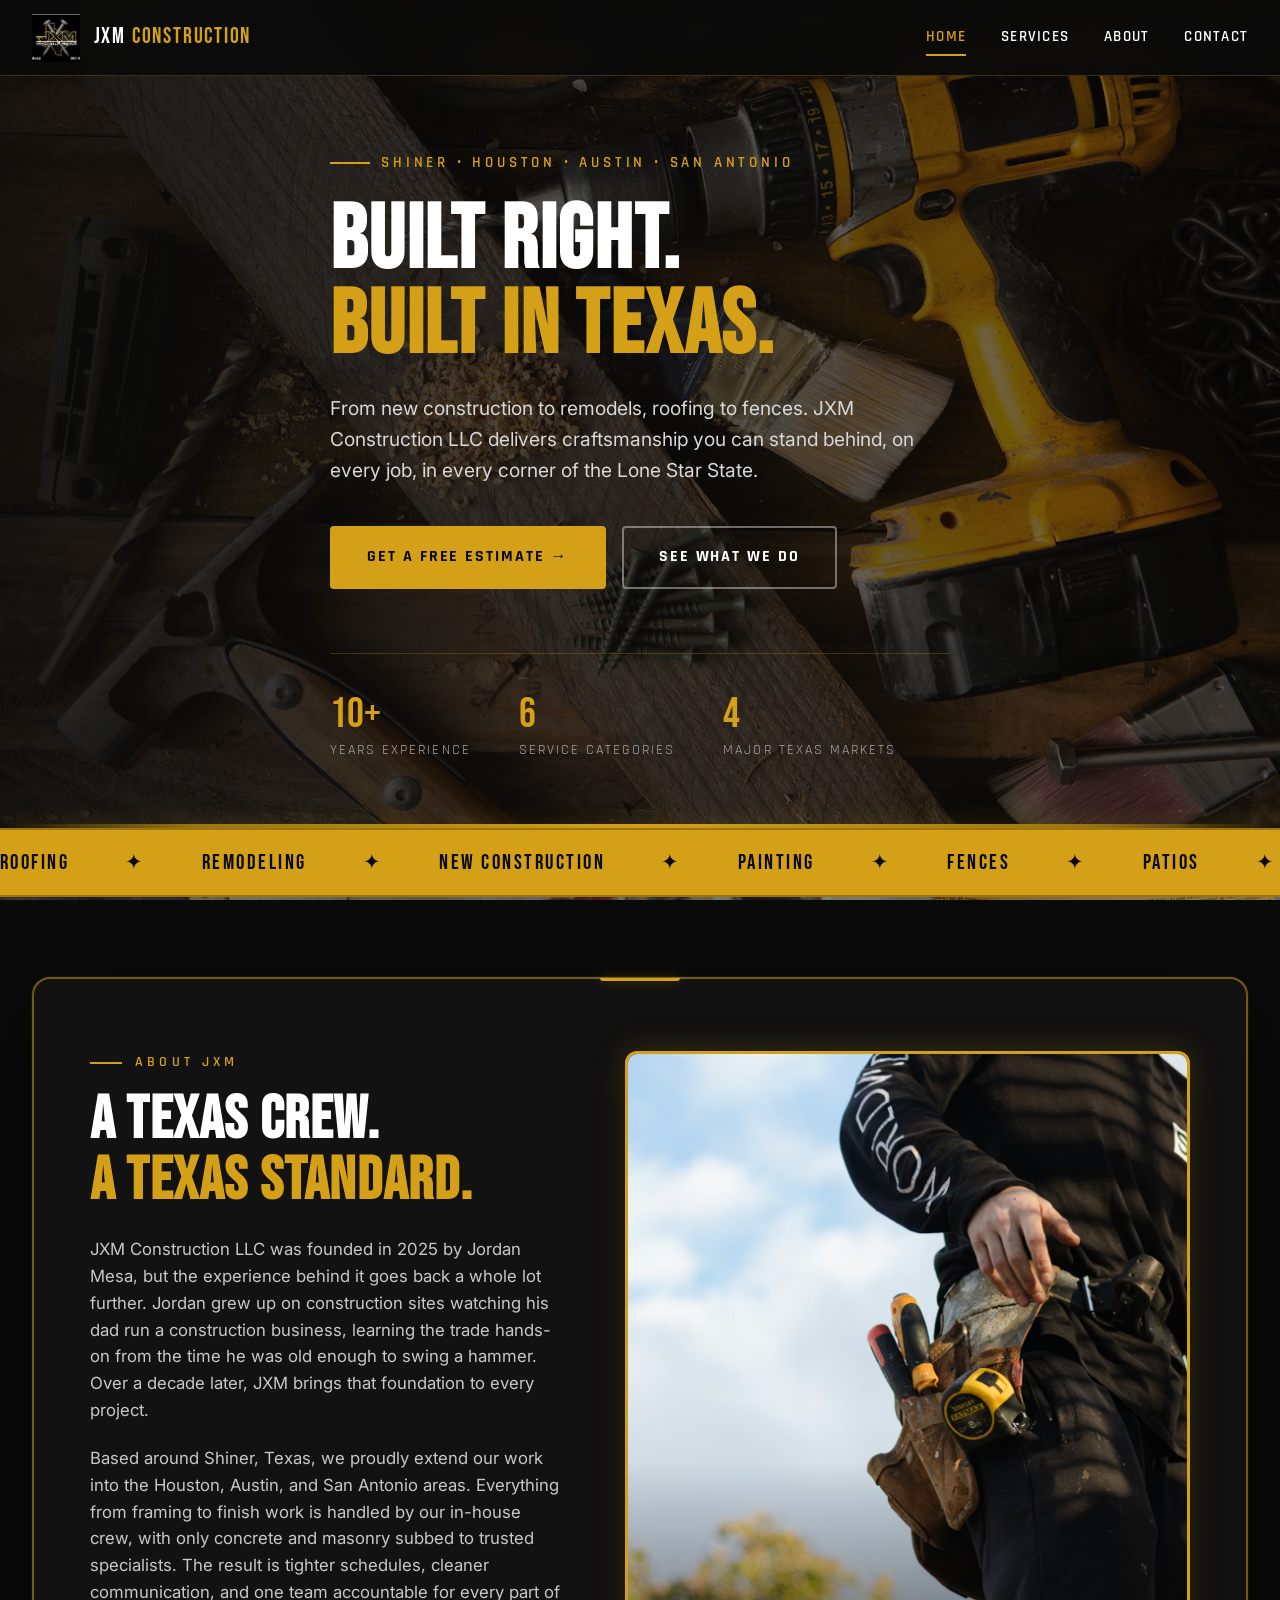
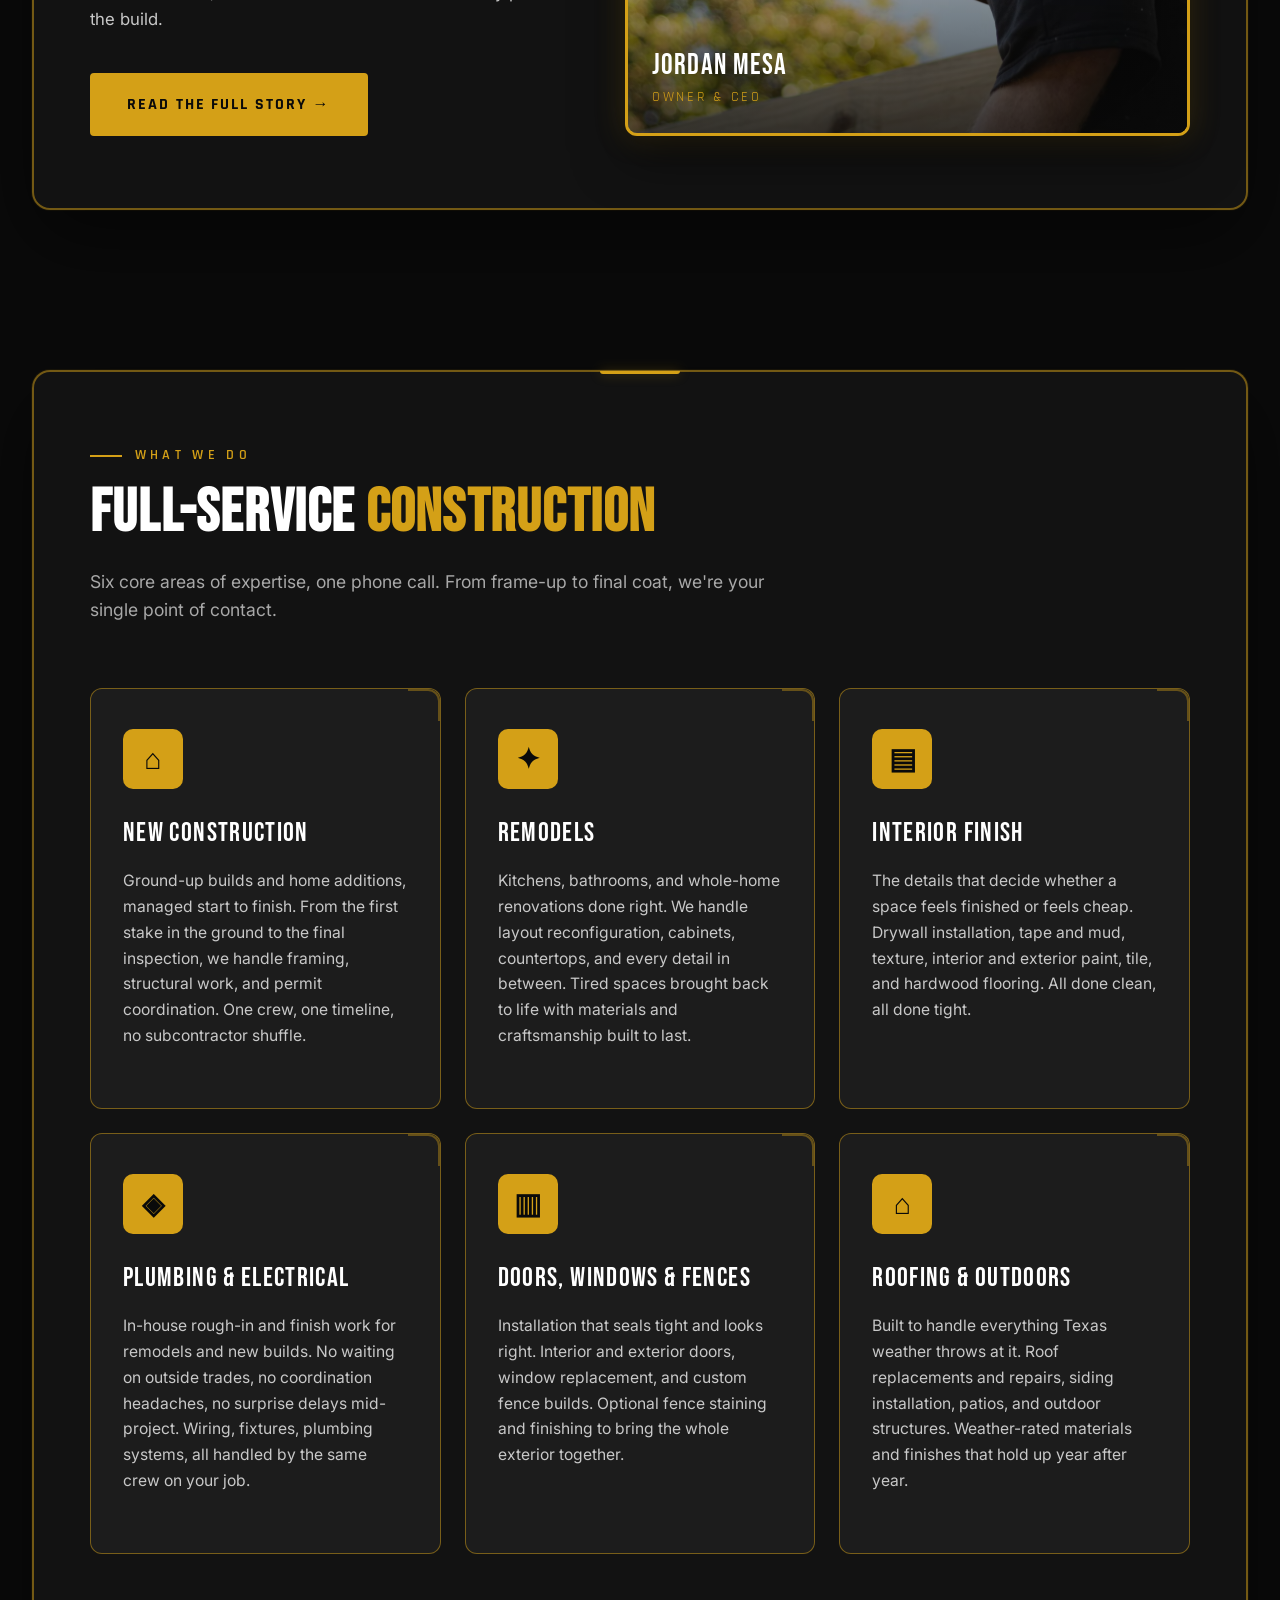
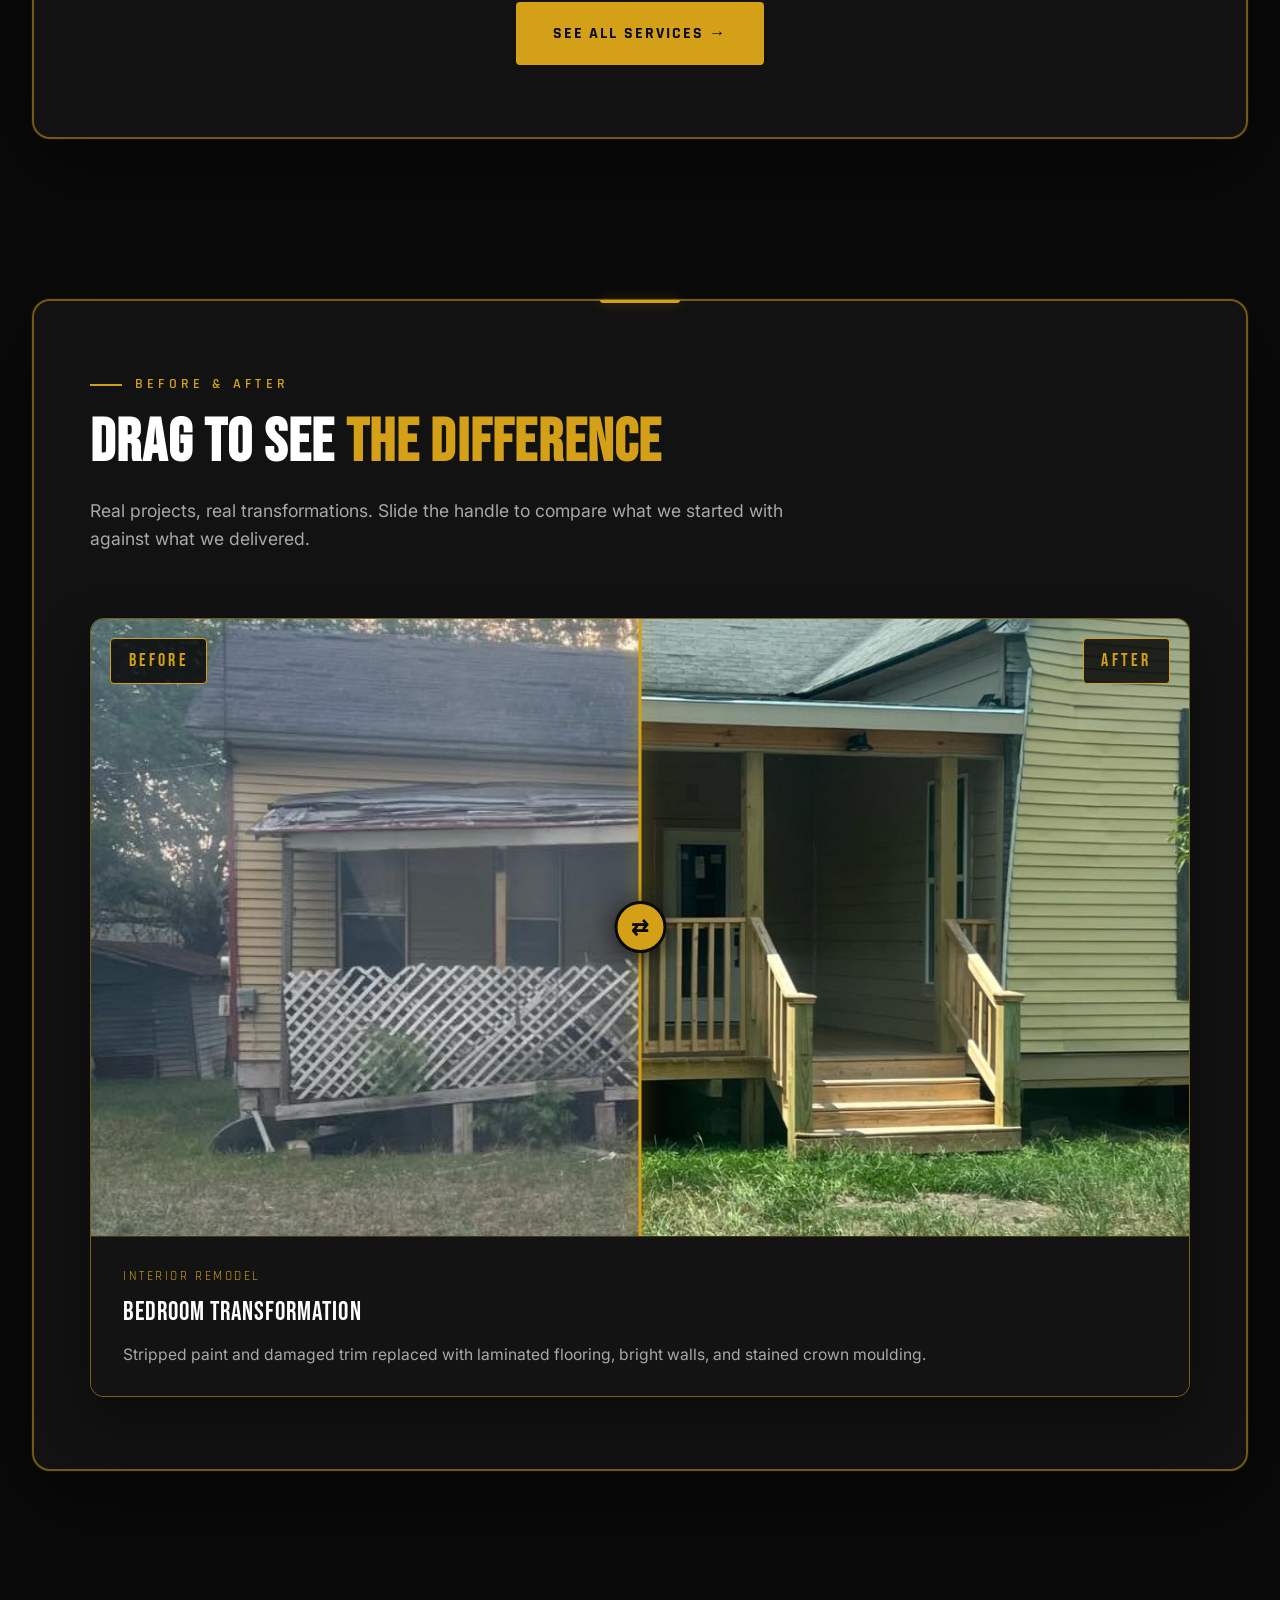
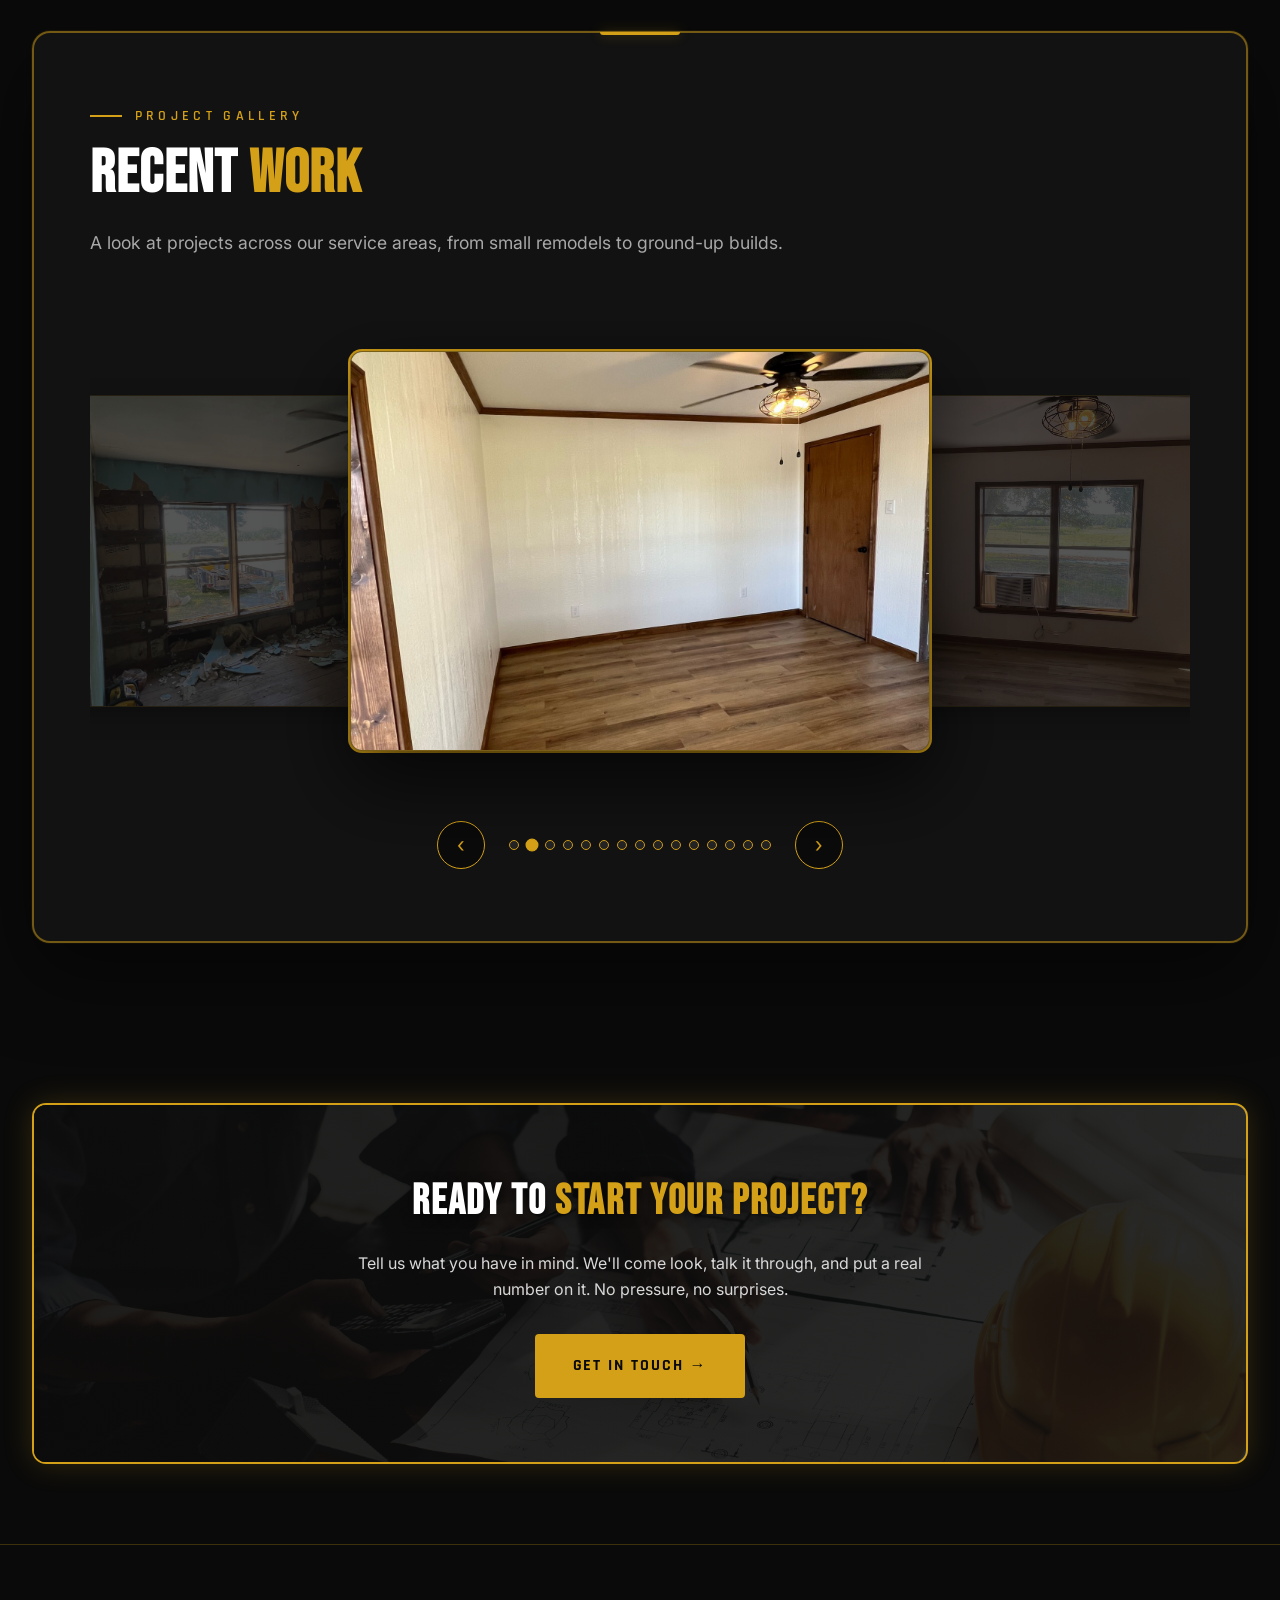
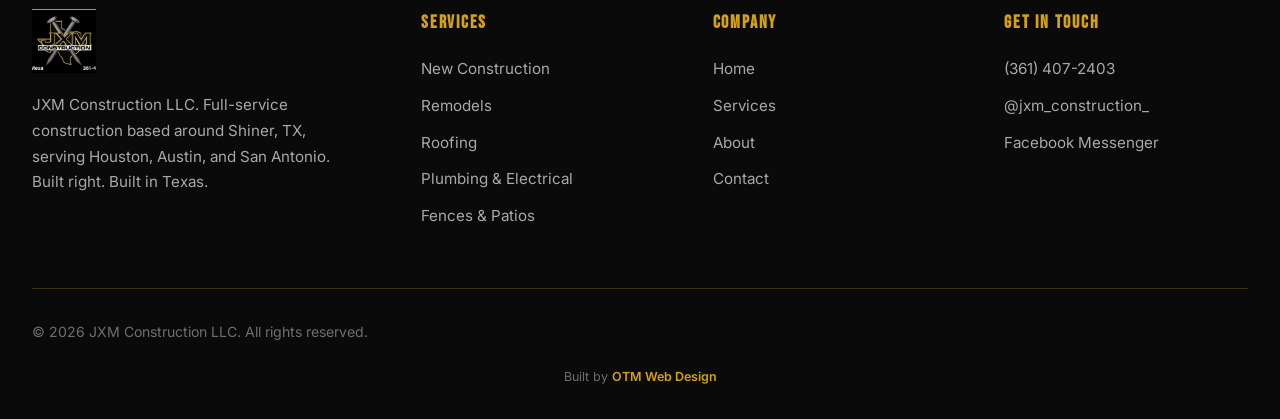
==== index.html @ 0c15b916 "Polished the expanded version" ====
<!DOCTYPE html>
<html lang="en">
<head>
<meta charset="UTF-8" />
<meta name="viewport" content="width=device-width, initial-scale=1.0" />
<title>JXM Construction LLC | Roofing, Remodeling &amp; New Construction | Shiner, TX</title>
<meta name="description" content="JXM Construction LLC. Based in Shiner, TX, serving Houston, Austin, and San Antonio. Full-service construction, remodeling, roofing, and more. Built right. Built in Texas." />
<link rel="preconnect" href="https://fonts.googleapis.com">
<link rel="preconnect" href="https://fonts.gstatic.com" crossorigin>
<link href="https://fonts.googleapis.com/css2?family=Bebas+Neue&family=Rajdhani:wght@400;500;600;700&family=Inter:wght@400;500;600;700&display=swap" rel="stylesheet">
<link rel="stylesheet" href="styles.css">
</head>
<body data-page="home">

<!-- NAV -->
<nav class="site-nav">
  <div class="nav-inner">
    <a href="index.html" class="nav-logo">
      <img src="assets/logo.png" alt="JXM Construction LLC" />
      <span class="nav-logo-text">JXM <span>CONSTRUCTION</span></span>
    </a>
    <div class="nav-links" id="navLinks">
      <a href="index.html" data-nav="home">Home</a>
      <a href="services.html" data-nav="services">Services</a>
      <a href="about.html" data-nav="about">About</a>
      <a href="contact.html" data-nav="contact">Contact</a>
    </div>
    <button class="menu-toggle" id="menuToggle">☰</button>
  </div>
</nav>

<!-- HERO -->
<header class="hero hero-home" id="top">
  <div class="hero-bg"></div>
  <div class="container hero-content">
    <div class="hero-eyebrow">Shiner • Houston • Austin • San Antonio</div>
    <h1>Built Right.<span>Built In Texas.</span></h1>
    <p class="hero-sub">From new construction to remodels, roofing to fences. JXM Construction LLC delivers craftsmanship you can stand behind, on every job, in every corner of the Lone Star State.</p>
    <div class="hero-ctas">
      <a href="contact.html" class="btn-primary">Get a Free Estimate →</a>
      <a href="services.html" class="btn-secondary">See What We Do</a>
    </div>
    <div class="hero-stats">
      <div>
        <div class="hero-stat-num">10+</div>
        <div class="hero-stat-label">Years Experience</div>
      </div>
      <div>
        <div class="hero-stat-num">6</div>
        <div class="hero-stat-label">Service Categories</div>
      </div>
      <div>
        <div class="hero-stat-num">4</div>
        <div class="hero-stat-label">Major Texas Markets</div>
      </div>
    </div>
  </div>
</header>

<!-- MARQUEE -->
<div class="marquee">
  <div class="marquee-track">
    <span class="marquee-item">Roofing</span>
    <span class="marquee-item">Remodeling</span>
    <span class="marquee-item">New Construction</span>
    <span class="marquee-item">Painting</span>
    <span class="marquee-item">Fences</span>
    <span class="marquee-item">Patios</span>
    <span class="marquee-item">Flooring</span>
    <span class="marquee-item">Siding</span>
    <span class="marquee-item">Roofing</span>
    <span class="marquee-item">Remodeling</span>
    <span class="marquee-item">New Construction</span>
    <span class="marquee-item">Painting</span>
    <span class="marquee-item">Fences</span>
    <span class="marquee-item">Patios</span>
    <span class="marquee-item">Flooring</span>
    <span class="marquee-item">Siding</span>
  </div>
</div>

<!-- ABOUT TEASER -->
<section class="panel" id="about">
  <div class="container">
    <div class="panel-inner">
      <div class="about-grid">
        <div class="about-text">
          <div class="section-eyebrow">About JXM</div>
          <h2>A Texas Crew.<br><span>A Texas Standard.</span></h2>
          <p>JXM Construction LLC was founded in 2025 by Jordan Mesa, but the experience behind it goes back a whole lot further. Jordan grew up on construction sites watching his dad run a construction business, learning the trade hands-on from the time he was old enough to swing a hammer. Over a decade later, JXM brings that foundation to every project.</p>
          <p>Based around Shiner, Texas, we proudly extend our work into the Houston, Austin, and San Antonio areas. Everything from framing to finish work is handled by our in-house crew, with only concrete and masonry subbed to trusted specialists. The result is tighter schedules, cleaner communication, and one team accountable for every part of the build.</p>
          <div style="margin-top: 2.5rem;">
            <a href="about.html" class="btn-primary">Read The Full Story →</a>
          </div>
        </div>
        <div class="about-portrait">
          <img src="assets/jordan.jpg" alt="Jordan Mesa, owner of JXM Construction" />
          <div class="about-portrait-caption">
            <div class="about-portrait-name">Jordan Mesa</div>
            <div class="about-portrait-title">Owner &amp; CEO</div>
          </div>
        </div>
      </div>
    </div>
  </div>
</section>

<!-- SERVICES PREVIEW -->
<section class="panel" id="services-preview">
  <div class="container">
    <div class="panel-inner">
      <div class="section-eyebrow">What We Do</div>
      <h2>Full-Service <span>Construction</span></h2>
      <p class="section-lead">Six core areas of expertise, one phone call. From frame-up to final coat, we're your single point of contact.</p>
      <div class="services-grid three-col">

        <div class="service-card">
          <div class="service-icon-wrap">⌂</div>
          <div class="service-name">New Construction</div>
          <p class="service-desc">Ground-up builds and home additions, managed start to finish. From the first stake in the ground to the final inspection, we handle framing, structural work, and permit coordination. One crew, one timeline, no subcontractor shuffle.</p>
        </div>

        <div class="service-card">
          <div class="service-icon-wrap">✦</div>
          <div class="service-name">Remodels</div>
          <p class="service-desc">Kitchens, bathrooms, and whole-home renovations done right. We handle layout reconfiguration, cabinets, countertops, and every detail in between. Tired spaces brought back to life with materials and craftsmanship built to last.</p>
        </div>

        <div class="service-card">
          <div class="service-icon-wrap">▤</div>
          <div class="service-name">Interior Finish</div>
          <p class="service-desc">The details that decide whether a space feels finished or feels cheap. Drywall installation, tape and mud, texture, interior and exterior paint, tile, and hardwood flooring. All done clean, all done tight.</p>
        </div>

        <div class="service-card">
          <div class="service-icon-wrap">◈</div>
          <div class="service-name">Plumbing &amp; Electrical</div>
          <p class="service-desc">In-house rough-in and finish work for remodels and new builds. No waiting on outside trades, no coordination headaches, no surprise delays mid-project. Wiring, fixtures, plumbing systems, all handled by the same crew on your job.</p>
        </div>

        <div class="service-card">
          <div class="service-icon-wrap">▥</div>
          <div class="service-name">Doors, Windows &amp; Fences</div>
          <p class="service-desc">Installation that seals tight and looks right. Interior and exterior doors, window replacement, and custom fence builds. Optional fence staining and finishing to bring the whole exterior together.</p>
        </div>

        <div class="service-card">
          <div class="service-icon-wrap">⌂</div>
          <div class="service-name">Roofing &amp; Outdoors</div>
          <p class="service-desc">Built to handle everything Texas weather throws at it. Roof replacements and repairs, siding installation, patios, and outdoor structures. Weather-rated materials and finishes that hold up year after year.</p>
        </div>

      </div>
      <div style="margin-top: 3rem; text-align: center;">
        <a href="services.html" class="btn-primary">See All Services →</a>
      </div>
    </div>
  </div>
</section>

<!-- BEFORE / AFTER -->
<section class="panel" id="work">
  <div class="container">
    <div class="panel-inner">
      <div class="section-eyebrow">Before &amp; After</div>
      <h2>Drag To See <span>The Difference</span></h2>
      <p class="section-lead">Real projects, real transformations. Slide the handle to compare what we started with against what we delivered.</p>
      <div class="ba-list">

        <div class="ba-card">
          <div class="ba-slider" data-slider>
            <img class="ba-img-before" src="assets/ba1-before.jpg" alt="Before remodel" />
            <img class="ba-img-after" src="assets/ba1-after.jpg" alt="After remodel" />
            <div class="ba-label ba-label-before">BEFORE</div>
            <div class="ba-label ba-label-after">AFTER</div>
            <div class="ba-handle"><div class="ba-handle-btn">⇄</div></div>
          </div>
          <div class="ba-info">
            <div class="ba-tag">Interior Remodel</div>
            <div class="ba-title">Bedroom Transformation</div>
            <div class="ba-desc">Stripped paint and damaged trim replaced with laminated flooring, bright walls, and stained crown moulding.</div>
          </div>
        </div>

      </div>
    </div>
  </div>
</section>

<!-- GALLERY CAROUSEL -->
<section class="panel" id="gallery">
  <div class="container">
    <div class="panel-inner">
      <div class="section-eyebrow">Project Gallery</div>
      <h2>Recent <span>Work</span></h2>
      <p class="section-lead">A look at projects across our service areas, from small remodels to ground-up builds.</p>

      <div class="carousel-wrap">
        <div class="carousel-stage" data-carousel>
          <div class="carousel-track">
            <div class="carousel-slide"><img src="assets/gallery-01.jpg" alt="Project 1" /></div>
            <div class="carousel-slide"><img src="assets/gallery-02.jpg" alt="Project 2" /></div>
            <div class="carousel-slide"><img src="assets/gallery-03.jpg" alt="Project 3" /></div>
            <div class="carousel-slide"><img src="assets/gallery-04.jpg" alt="Project 4" /></div>
            <div class="carousel-slide"><img src="assets/gallery-05.jpg" alt="Project 5" /></div>
            <div class="carousel-slide"><img src="assets/gallery-06.jpg" alt="Project 6" /></div>
            <div class="carousel-slide"><img src="assets/gallery-07.jpg" alt="Project 7" /></div>
            <div class="carousel-slide"><img src="assets/gallery-08.jpg" alt="Project 8" /></div>
            <div class="carousel-slide"><img src="assets/gallery-09.jpg" alt="Project 9" /></div>
            <div class="carousel-slide"><img src="assets/gallery-10.jpg" alt="Project 10" /></div>
            <div class="carousel-slide"><img src="assets/gallery-11.jpg" alt="Project 11" /></div>
            <div class="carousel-slide"><img src="assets/gallery-12.jpg" alt="Project 12" /></div>
            <div class="carousel-slide"><img src="assets/gallery-13.jpg" alt="Project 13" /></div>
            <div class="carousel-slide"><img src="assets/gallery-14.jpg" alt="Project 14" /></div>
            <div class="carousel-slide"><img src="assets/gallery-15.jpg" alt="Project 15" /></div>
          </div>
        </div>
        <div class="carousel-controls">
          <button class="carousel-btn carousel-prev" aria-label="Previous">‹</button>
          <div class="carousel-dots"></div>
          <button class="carousel-btn carousel-next" aria-label="Next">›</button>
        </div>
      </div>

    </div>
  </div>
</section>

<!-- CTA STRIP -->
<section class="panel">
  <div class="container">
    <div class="cta-strip" style="margin-top: 0;">
      <h3>Ready To <span style="color: var(--gold);">Start Your Project?</span></h3>
      <p>Tell us what you have in mind. We'll come look, talk it through, and put a real number on it. No pressure, no surprises.</p>
      <a href="contact.html" class="btn-primary">Get In Touch →</a>
    </div>
  </div>
</section>

<!-- FOOTER -->
<footer>
  <div class="container">
    <div class="footer-grid">
      <div class="footer-brand">
        <img src="assets/logo.png" alt="JXM Construction LLC" />
        <p>JXM Construction LLC. Full-service construction based around Shiner, TX, serving Houston, Austin, and San Antonio. Built right. Built in Texas.</p>
      </div>
      <div class="footer-col">
        <h4>Services</h4>
        <ul>
          <li><a href="services.html">New Construction</a></li>
          <li><a href="services.html">Remodels</a></li>
          <li><a href="services.html">Roofing</a></li>
          <li><a href="services.html">Plumbing &amp; Electrical</a></li>
          <li><a href="services.html">Fences &amp; Patios</a></li>
        </ul>
      </div>
      <div class="footer-col">
        <h4>Company</h4>
        <ul>
          <li><a href="index.html">Home</a></li>
          <li><a href="services.html">Services</a></li>
          <li><a href="about.html">About</a></li>
          <li><a href="contact.html">Contact</a></li>
        </ul>
      </div>
      <div class="footer-col">
        <h4>Get In Touch</h4>
        <ul>
          <li><a href="tel:3614072403">(361) 407-2403</a></li>
          <li><a href="https://instagram.com/jxm_construction_" target="_blank" rel="noopener">@jxm_construction_</a></li>
          <li><a href="https://www.facebook.com/messages/t/JXMConstructionLLC" target="_blank" rel="noopener">Facebook Messenger</a></li>
        </ul>
      </div>
    </div>
    <div class="footer-bottom">
      <div>© <span id="year"></span> JXM Construction LLC. All rights reserved.</div>
      <div class="footer-credit">Built by <a href="https://otm-designs.com" target="_blank" rel="noopener">OTM Web Design</a></div>
    </div>
  </div>
</footer>

<script src="script.js"></script>
</body>
</html>
---- styles.css ----
/* JXM CONSTRUCTION - SHARED STYLES */

:root {
  --black: #0a0a0a;
  --dark-1: #131313;
  --dark-2: #1c1c1c;
  --dark-3: #242424;
  --gold: #d4a017;
  --gold-bright: #f5c542;
  --gold-deep: #9a7510;
  --gold-glow: rgba(212, 160, 23, 0.4);
  --white: #ffffff;
  --gray: #a8a8a8;
  --gray-2: #6e6e6e;
  --border: rgba(212, 160, 23, 0.25);
  --border-strong: rgba(212, 160, 23, 0.5);
  --border-bright: rgba(212, 160, 23, 0.7);
  --display: 'Bebas Neue', sans-serif;
  --industrial: 'Rajdhani', sans-serif;
  --body: 'Inter', sans-serif;
}

* { margin: 0; padding: 0; box-sizing: border-box; }

html { scroll-behavior: smooth; }

body {
  font-family: var(--body);
  color: var(--white);
  background: var(--black);
  line-height: 1.6;
  overflow-x: hidden;
  position: relative;
}

/* Locked body background (iOS Safari safe via body::before) */
body::before {
  content: '';
  position: fixed;
  top: 0; left: 0;
  width: 100%; height: 100vh;
  background-image: url('assets/bg.jpg');
  background-size: cover;
  background-position: center;
  background-repeat: no-repeat;
  filter: brightness(0.6);
  z-index: -2;
}

img { display: block; max-width: 100%; }
a { color: inherit; text-decoration: none; }
button { font-family: inherit; cursor: pointer; border: none; background: none; color: inherit; }

.container {
  max-width: 1300px;
  margin: 0 auto;
  padding: 0 2rem;
}

/* ============ NAV ============ */
nav.site-nav {
  position: fixed;
  top: 0; left: 0; right: 0;
  z-index: 100;
  background: rgba(10,10,10,0.92);
  backdrop-filter: blur(10px);
  border-bottom: 1px solid var(--border);
  transition: all 0.3s ease;
}
.nav-inner {
  display: flex;
  align-items: center;
  justify-content: space-between;
  padding: 0.85rem 2rem;
  max-width: 1400px;
  margin: 0 auto;
}
.nav-logo {
  display: flex;
  align-items: center;
  gap: 0.85rem;
}
.nav-logo img {
  height: 48px;
  width: auto;
}
.nav-logo-text {
  font-family: var(--display);
  font-size: 1.4rem;
  letter-spacing: 0.08em;
  color: var(--white);
  line-height: 1;
}
.nav-logo-text span {
  color: var(--gold);
}
.nav-links {
  display: flex;
  gap: 2.2rem;
  align-items: center;
  font-family: var(--industrial);
  font-weight: 600;
  font-size: 0.95rem;
  letter-spacing: 0.08em;
  text-transform: uppercase;
}
.nav-links a {
  position: relative;
  transition: color 0.2s;
}
.nav-links a::after {
  content: '';
  position: absolute;
  bottom: -6px; left: 0;
  width: 0; height: 2px;
  background: var(--gold);
  transition: width 0.3s;
}
.nav-links a:hover,
.nav-links a.is-active { color: var(--gold); }
.nav-links a:hover::after,
.nav-links a.is-active::after { width: 100%; }
.nav-cta {
  background: var(--gold);
  color: var(--black);
  padding: 0.7rem 1.4rem;
  font-weight: 700;
  letter-spacing: 0.08em;
  transition: all 0.2s;
  border: 2px solid var(--gold);
  border-radius: 4px;
}
.nav-cta:hover {
  background: transparent;
  color: var(--gold);
}
.nav-cta::after { display: none !important; }
.menu-toggle {
  display: none;
  font-size: 1.6rem;
  color: var(--gold);
}

/* ============ HERO ============ */
.hero {
  position: relative;
  min-height: 92vh;
  display: flex;
  align-items: center;
  overflow: hidden;
  padding-top: 80px;
}
.hero::after {
  content: '';
  position: absolute;
  bottom: 0; left: 0; right: 0;
  height: 4px;
  background: linear-gradient(90deg,
    transparent 0%,
    var(--gold-deep) 15%,
    var(--gold) 50%,
    var(--gold-deep) 85%,
    transparent 100%);
  z-index: 10;
  box-shadow: 0 0 20px var(--gold-glow);
}
.hero.hero-short {
  min-height: 60vh;
}
.hero-bg {
  position: absolute;
  inset: 0;
  background-size: cover;
  background-position: center;
  z-index: 0;
}
.hero-bg::after {
  content: '';
  position: absolute;
  inset: 0;
  background: linear-gradient(90deg,
    rgba(10,10,10,0.92) 0%,
    rgba(10,10,10,0.7) 50%,
    rgba(10,10,10,0.5) 100%);
}
.hero-home .hero-bg { background-image: url('assets/hero.jpg'); }
.hero-services .hero-bg { background-image: url('assets/hero-services.jpg'); }
.hero-about .hero-bg { background-image: url('assets/hero-about.jpg'); }
.hero-contact .hero-bg { background-image: url('assets/hero-contact.jpg'); }

.hero-content {
  position: relative;
  z-index: 2;
  max-width: 850px;
  padding: 4rem 0;
}
.hero-eyebrow {
  display: inline-flex;
  align-items: center;
  gap: 0.7rem;
  font-family: var(--industrial);
  font-weight: 600;
  font-size: 0.95rem;
  letter-spacing: 0.25em;
  text-transform: uppercase;
  color: var(--gold);
  margin-bottom: 1.5rem;
  animation: fadeUp 0.8s ease both;
}
.hero-eyebrow::before {
  content: '';
  width: 40px; height: 2px;
  background: var(--gold);
}
h1 {
  font-family: var(--display);
  font-size: clamp(3rem, 7vw, 5.8rem);
  line-height: 0.95;
  letter-spacing: 0.02em;
  margin-bottom: 1.5rem;
  text-transform: uppercase;
  animation: fadeUp 0.9s 0.1s ease both;
}
h1 span {
  color: var(--gold);
  display: block;
}
.hero-sub {
  font-size: 1.2rem;
  color: #d8d8d8;
  margin-bottom: 2.5rem;
  max-width: 620px;
  animation: fadeUp 1s 0.2s ease both;
}
.hero-ctas {
  display: flex;
  gap: 1rem;
  flex-wrap: wrap;
  animation: fadeUp 1.1s 0.3s ease both;
}
.btn-primary {
  background: var(--gold);
  color: var(--black);
  padding: 1.05rem 2.2rem;
  font-family: var(--industrial);
  font-weight: 700;
  font-size: 1rem;
  letter-spacing: 0.12em;
  text-transform: uppercase;
  border: 2px solid var(--gold);
  transition: all 0.2s;
  display: inline-flex;
  align-items: center;
  gap: 0.7rem;
  border-radius: 4px;
  cursor: pointer;
}
.btn-primary:hover {
  background: transparent;
  color: var(--gold);
  transform: translateY(-2px);
}
.btn-secondary {
  background: transparent;
  color: var(--white);
  padding: 1.05rem 2.2rem;
  font-family: var(--industrial);
  font-weight: 700;
  font-size: 1rem;
  letter-spacing: 0.12em;
  text-transform: uppercase;
  border: 2px solid rgba(255,255,255,0.4);
  transition: all 0.2s;
  display: inline-flex;
  align-items: center;
  gap: 0.7rem;
  border-radius: 4px;
  cursor: pointer;
}
.btn-secondary:hover {
  border-color: var(--gold);
  color: var(--gold);
}
.hero-stats {
  display: flex;
  gap: 3rem;
  margin-top: 4rem;
  padding-top: 2.5rem;
  border-top: 1px solid var(--border);
  animation: fadeUp 1.2s 0.4s ease both;
  flex-wrap: wrap;
}
.hero-stat-num {
  font-family: var(--display);
  font-size: 2.6rem;
  color: var(--gold);
  line-height: 1;
  margin-bottom: 0.3rem;
}
.hero-stat-label {
  font-family: var(--industrial);
  font-size: 0.85rem;
  text-transform: uppercase;
  letter-spacing: 0.15em;
  color: var(--gray);
}

@keyframes fadeUp {
  from { opacity: 0; transform: translateY(20px); }
  to { opacity: 1; transform: translateY(0); }
}

/* ============ MARQUEE ============ */
.marquee {
  background: var(--gold);
  color: var(--black);
  padding: 1rem 0;
  overflow: hidden;
  border-top: 2px solid var(--gold-deep);
  border-bottom: 2px solid var(--gold-deep);
  position: relative;
  z-index: 5;
}
.marquee-track {
  display: flex;
  gap: 3.5rem;
  white-space: nowrap;
  animation: marquee 38s linear infinite;
  width: max-content;
}
.marquee:hover .marquee-track { animation-play-state: paused; }
.marquee-item {
  font-family: var(--display);
  font-size: 1.3rem;
  letter-spacing: 0.12em;
  text-transform: uppercase;
  display: flex;
  align-items: center;
  gap: 3.5rem;
}
.marquee-item::after {
  content: '✦';
  color: var(--black);
}
@keyframes marquee {
  from { transform: translateX(0); }
  to { transform: translateX(-50%); }
}

/* ============ SECTIONS ============ */
section.panel {
  padding: 5rem 0;
  position: relative;
  z-index: 2;
}
.panel-inner {
  background: rgba(19,19,19,0.96);
  border: 2px solid var(--border-strong);
  border-radius: 18px;
  padding: 4.5rem 3.5rem;
  box-shadow: 0 30px 80px rgba(0,0,0,0.5), 0 0 0 1px rgba(212, 160, 23, 0.08);
  position: relative;
}
.panel-inner::before {
  content: '';
  position: absolute;
  top: -1px; left: 50%;
  transform: translateX(-50%);
  width: 80px;
  height: 3px;
  background: var(--gold);
  border-radius: 0 0 4px 4px;
  box-shadow: 0 0 12px var(--gold-glow);
}

/* Section accent divider (between major sections) */
.section-divider {
  display: flex;
  align-items: center;
  justify-content: center;
  gap: 1rem;
  padding: 1rem 0;
  position: relative;
  z-index: 2;
}
.section-divider::before,
.section-divider::after {
  content: '';
  flex: 1;
  max-width: 200px;
  height: 1px;
  background: linear-gradient(90deg, transparent, var(--gold), transparent);
}
.section-divider-icon {
  color: var(--gold);
  font-size: 1.2rem;
  letter-spacing: 0.5em;
  padding: 0 0.5rem;
}
.section-eyebrow {
  font-family: var(--industrial);
  font-size: 0.9rem;
  font-weight: 600;
  letter-spacing: 0.3em;
  text-transform: uppercase;
  color: var(--gold);
  margin-bottom: 1rem;
  display: flex;
  align-items: center;
  gap: 0.8rem;
}
.section-eyebrow::before {
  content: '';
  width: 32px; height: 2px;
  background: var(--gold);
}
h2 {
  font-family: var(--display);
  font-size: clamp(2.4rem, 5vw, 3.8rem);
  line-height: 1;
  letter-spacing: 0.02em;
  text-transform: uppercase;
  margin-bottom: 1.5rem;
}
h2 span { color: var(--gold); }
h3 {
  font-family: var(--display);
  font-size: 1.8rem;
  letter-spacing: 0.04em;
  text-transform: uppercase;
}
.section-lead {
  font-size: 1.1rem;
  color: var(--gray);
  max-width: 700px;
  margin-bottom: 4rem;
}

/* ============ ABOUT TEASER (home) ============ */
.about-grid {
  display: grid;
  grid-template-columns: 1fr 1.2fr;
  gap: 4rem;
  align-items: stretch;
}
.about-text p {
  color: #c8c8c8;
  margin-bottom: 1.3rem;
  font-size: 1.05rem;
}
.about-portrait {
  position: relative;
  width: 100%;
  height: 100%;
  min-height: 600px;
  border-radius: 12px;
  overflow: hidden;
  border: 3px solid var(--gold);
  box-shadow: 0 20px 50px rgba(0,0,0,0.5), 0 0 30px rgba(212,160,23,0.25);
}
.about-portrait-sticky {
  position: sticky;
  top: 100px;
  max-height: 720px;
  align-self: start;
}
.about-portrait img {
  width: 100%;
  height: 100%;
  object-fit: cover;
}
.about-portrait::after {
  content: '';
  position: absolute;
  inset: 0;
  background: linear-gradient(180deg, transparent 60%, rgba(10,10,10,0.7) 100%);
  pointer-events: none;
}
.about-portrait-caption {
  position: absolute;
  bottom: 1.5rem; left: 1.5rem; right: 1.5rem;
  z-index: 2;
}
.about-portrait-name {
  font-family: var(--display);
  font-size: 1.8rem;
  letter-spacing: 0.04em;
  color: var(--white);
  line-height: 1;
  margin-bottom: 0.4rem;
}
.about-portrait-title {
  font-family: var(--industrial);
  font-size: 0.85rem;
  letter-spacing: 0.2em;
  text-transform: uppercase;
  color: var(--gold);
}

/* About page - story text blocks */
.story-text-block {
  max-width: 820px;
}
.story-text-block h3 {
  color: var(--gold);
  font-size: 2rem;
  margin-bottom: 1.2rem;
}
.story-text-block p {
  color: #c8c8c8;
  font-size: 1.05rem;
  margin-bottom: 1.2rem;
}

/* Values grid (about page) */
.values-grid {
  display: grid;
  grid-template-columns: repeat(3, 1fr);
  gap: 1.5rem;
  margin-top: 3rem;
}
.value-card {
  background: var(--dark-2);
  border: 1px solid var(--border-strong);
  border-radius: 12px;
  padding: 2rem;
  text-align: center;
  transition: all 0.3s;
}
.value-card:hover {
  border-color: var(--gold);
  transform: translateY(-4px);
}
.value-icon {
  width: 56px; height: 56px;
  background: var(--gold);
  color: var(--black);
  display: flex;
  align-items: center;
  justify-content: center;
  border-radius: 10px;
  margin: 0 auto 1.2rem;
  font-size: 1.6rem;
  font-weight: 800;
}
.value-name {
  font-family: var(--display);
  font-size: 1.5rem;
  letter-spacing: 0.04em;
  text-transform: uppercase;
  margin-bottom: 0.8rem;
}
.value-desc {
  color: var(--gray);
  font-size: 0.95rem;
  line-height: 1.6;
}

/* ============ SERVICES ============ */
.services-grid {
  display: grid;
  grid-template-columns: repeat(2, 1fr);
  gap: 1.5rem;
  margin-top: 4rem;
}
.services-grid.three-col {
  grid-template-columns: repeat(3, 1fr);
}
.service-card {
  background: var(--dark-2);
  border: 1px solid var(--border-strong);
  border-radius: 12px;
  padding: 2.5rem 2rem;
  transition: all 0.3s ease;
  position: relative;
  overflow: hidden;
}
.service-card::before {
  content: '';
  position: absolute;
  top: 0; left: 0;
  width: 4px; height: 100%;
  background: var(--gold);
  transform: scaleY(0);
  transform-origin: top;
  transition: transform 0.3s ease;
}
.service-card::after {
  content: '';
  position: absolute;
  top: 0; right: 0;
  width: 30px; height: 30px;
  border-top: 2px solid var(--gold);
  border-right: 2px solid var(--gold);
  border-radius: 0 12px 0 0;
  opacity: 0.4;
  transition: opacity 0.3s;
}
.service-card:hover {
  transform: translateY(-4px);
  border-color: var(--gold);
  box-shadow: 0 12px 40px rgba(212,160,23,0.15);
}
.service-card:hover::before { transform: scaleY(1); }
.service-card:hover::after { opacity: 1; }

.service-icon-wrap {
  width: 60px; height: 60px;
  background: var(--gold);
  color: var(--black);
  display: flex;
  align-items: center;
  justify-content: center;
  border-radius: 10px;
  margin-bottom: 1.4rem;
  font-size: 1.8rem;
  font-weight: 700;
}
.service-name {
  font-family: var(--display);
  font-size: 1.7rem;
  letter-spacing: 0.05em;
  text-transform: uppercase;
  color: var(--white);
  margin-bottom: 0.8rem;
}
.service-desc {
  color: #c8c8c8;
  font-size: 0.98rem;
  line-height: 1.65;
  margin-bottom: 1.2rem;
}
.service-tags {
  display: flex;
  flex-wrap: wrap;
  gap: 0.45rem;
  padding-top: 1.2rem;
  border-top: 1px solid var(--border);
}
.service-tag {
  font-family: var(--industrial);
  font-size: 0.78rem;
  font-weight: 600;
  letter-spacing: 0.1em;
  text-transform: uppercase;
  color: var(--gold);
  background: rgba(245,184,0,0.08);
  border: 1px solid var(--border);
  padding: 0.35rem 0.75rem;
  border-radius: 4px;
}

/* Services page - image cards */
.service-detail {
  background: var(--dark-2);
  border: 1px solid var(--border-strong);
  border-radius: 14px;
  overflow: hidden;
  transition: all 0.3s ease;
}
.service-detail:hover {
  border-color: var(--gold);
  transform: translateY(-4px);
  box-shadow: 0 16px 40px rgba(0,0,0,0.4);
}
.service-detail-img {
  width: 100%;
  aspect-ratio: 16/10;
  overflow: hidden;
  position: relative;
}
.service-detail-img img {
  width: 100%;
  height: 100%;
  object-fit: cover;
  transition: transform 0.5s ease;
}
.service-detail:hover .service-detail-img img {
  transform: scale(1.05);
}
.service-detail-img::after {
  content: '';
  position: absolute;
  inset: 0;
  background: linear-gradient(180deg, transparent 50%, rgba(10,10,10,0.7) 100%);
}
.service-detail-body {
  padding: 2rem;
}
.service-detail-body h3 {
  color: var(--white);
  font-size: 1.9rem;
  margin-bottom: 0.8rem;
}
.service-detail-body h3 span {
  color: var(--gold);
}
.service-detail-body p {
  color: #c8c8c8;
  font-size: 1rem;
  line-height: 1.65;
  margin-bottom: 1.2rem;
}
.service-detail-list {
  list-style: none;
  padding-top: 1.2rem;
  border-top: 1px solid var(--border);
}
.service-detail-list li {
  font-family: var(--industrial);
  font-weight: 500;
  color: #d8d8d8;
  font-size: 0.95rem;
  padding: 0.4rem 0 0.4rem 1.5rem;
  position: relative;
}
.service-detail-list li::before {
  content: '+';
  position: absolute;
  left: 0;
  color: var(--gold);
  font-weight: 700;
}

/* ============ BEFORE / AFTER ============ */
.ba-list {
  display: grid;
  gap: 4rem;
  margin-top: 4rem;
}
.ba-card {
  background: var(--dark-2);
  border: 1px solid var(--border-strong);
  border-radius: 14px;
  overflow: hidden;
  box-shadow: 0 20px 50px rgba(0,0,0,0.4);
}
.ba-slider {
  position: relative;
  width: 100%;
  aspect-ratio: 16/9;
  overflow: hidden;
  cursor: col-resize;
  user-select: none;
  -webkit-user-select: none;
  background: var(--dark-2);
}
.ba-img-before {
  position: absolute;
  top: 0; left: 0;
  width: 100%; height: 100%;
  object-fit: cover;
  pointer-events: none;
  z-index: 1;
}
.ba-img-after {
  position: absolute;
  top: 0; left: 0;
  width: 100%; height: 100%;
  object-fit: cover;
  pointer-events: none;
  z-index: 2;
  clip-path: inset(0 0 0 50%);
}
.ba-handle {
  position: absolute;
  top: 0; bottom: 0;
  left: 50%;
  width: 3px;
  background: var(--gold);
  transform: translateX(-50%);
  z-index: 3;
  cursor: col-resize;
  pointer-events: none;
  box-shadow: 0 0 18px rgba(245,184,0,0.7);
}
.ba-handle-btn {
  position: absolute;
  top: 50%; left: 50%;
  transform: translate(-50%, -50%);
  width: 52px; height: 52px;
  background: var(--gold);
  border-radius: 50%;
  border: 3px solid var(--black);
  box-shadow: 0 4px 24px rgba(0,0,0,0.7);
  display: flex;
  align-items: center;
  justify-content: center;
  color: var(--black);
  font-weight: 900;
  font-size: 1.3rem;
  pointer-events: none;
}
.ba-label {
  position: absolute;
  top: 1.2rem;
  background: rgba(10,10,10,0.85);
  border: 1px solid var(--gold);
  color: var(--gold);
  font-family: var(--display);
  font-size: 1.1rem;
  letter-spacing: 0.18em;
  padding: 0.5rem 1.1rem;
  z-index: 4;
  pointer-events: none;
  border-radius: 4px;
}
.ba-label-before { left: 1.2rem; }
.ba-label-after { right: 1.2rem; }
.ba-info {
  padding: 1.8rem 2rem;
  border-top: 1px solid var(--border);
  background: var(--dark-1);
}
.ba-tag {
  font-family: var(--industrial);
  font-size: 0.8rem;
  letter-spacing: 0.2em;
  text-transform: uppercase;
  color: var(--gold);
  margin-bottom: 0.4rem;
}
.ba-title {
  font-family: var(--display);
  font-size: 1.6rem;
  letter-spacing: 0.04em;
  text-transform: uppercase;
  margin-bottom: 0.5rem;
}
.ba-desc {
  color: var(--gray);
  font-size: 0.98rem;
}

/* ============ FEATURED CAROUSEL (gallery) ============ */
.carousel-wrap {
  margin-top: 4rem;
  position: relative;
  overflow: hidden;
}
.carousel-stage {
  position: relative;
  height: 460px;
  overflow: visible;
  perspective: 1400px;
}
.carousel-track {
  position: absolute;
  inset: 0;
  display: flex;
  align-items: center;
  justify-content: center;
}
.carousel-slide {
  position: absolute;
  width: 580px;
  height: 400px;
  border-radius: 12px;
  overflow: hidden;
  transition: all 0.7s cubic-bezier(0.4, 0, 0.2, 1);
  cursor: pointer;
  border: 1px solid var(--border-strong);
  background: var(--dark-2);
}
.carousel-slide img {
  width: 100%;
  height: 100%;
  object-fit: cover;
  display: block;
}
.carousel-slide.is-center {
  z-index: 5;
  transform: translateX(0) scale(1);
  opacity: 1;
  box-shadow: 0 30px 80px rgba(0,0,0,0.7), 0 0 0 2px var(--gold);
  filter: brightness(1);
}
.carousel-slide.is-left {
  z-index: 3;
  transform: translateX(-65%) scale(0.78);
  opacity: 0.55;
  filter: brightness(0.55);
  box-shadow: 0 10px 30px rgba(0,0,0,0.5);
}
.carousel-slide.is-right {
  z-index: 3;
  transform: translateX(65%) scale(0.78);
  opacity: 0.55;
  filter: brightness(0.55);
  box-shadow: 0 10px 30px rgba(0,0,0,0.5);
}
.carousel-slide.is-far-left {
  z-index: 2;
  transform: translateX(-110%) scale(0.6);
  opacity: 0;
  filter: brightness(0.3);
}
.carousel-slide.is-far-right {
  z-index: 2;
  transform: translateX(110%) scale(0.6);
  opacity: 0;
  filter: brightness(0.3);
}
.carousel-slide.is-hidden {
  z-index: 1;
  transform: translateX(0) scale(0.3);
  opacity: 0;
  pointer-events: none;
}

.carousel-controls {
  display: flex;
  justify-content: center;
  align-items: center;
  gap: 1rem;
  margin-top: 2.5rem;
}
.carousel-btn {
  width: 48px; height: 48px;
  background: var(--black);
  border: 1px solid var(--gold);
  color: var(--gold);
  display: flex;
  align-items: center;
  justify-content: center;
  border-radius: 50%;
  transition: all 0.2s;
  font-size: 1.3rem;
}
.carousel-btn:hover {
  background: var(--gold);
  color: var(--black);
  transform: scale(1.05);
}
.carousel-dots {
  display: flex;
  gap: 0.5rem;
  margin: 0 0.5rem;
}
.carousel-dot {
  width: 10px; height: 10px;
  background: var(--dark-3);
  border: 1px solid var(--gold);
  border-radius: 50%;
  cursor: pointer;
  transition: all 0.2s;
}
.carousel-dot.is-active {
  background: var(--gold);
  transform: scale(1.3);
}

/* ============ CONTACT ============ */
.contact-grid {
  display: grid;
  grid-template-columns: 1fr 1.3fr;
  gap: 0;
  background: var(--dark-2);
  border: 1px solid var(--border-strong);
  border-radius: 14px;
  overflow: hidden;
  margin-top: 4rem;
}
.contact-info {
  padding: 4rem 3rem;
  background: linear-gradient(135deg, var(--dark-1), var(--black));
  border-right: 1px solid var(--border);
}
.contact-info h3 {
  font-family: var(--display);
  font-size: 2.2rem;
  letter-spacing: 0.03em;
  text-transform: uppercase;
  margin-bottom: 1.2rem;
}
.contact-info > p {
  color: var(--gray);
  margin-bottom: 2.5rem;
}
.contact-method {
  display: flex;
  align-items: center;
  gap: 1.2rem;
  padding: 1.2rem 0;
  border-bottom: 1px solid var(--border);
}
.contact-method:last-child { border-bottom: none; }
.contact-method-icon {
  width: 44px; height: 44px;
  background: var(--gold);
  color: var(--black);
  display: flex;
  align-items: center;
  justify-content: center;
  border-radius: 6px;
  flex-shrink: 0;
  font-size: 1.1rem;
  font-weight: 700;
}
.contact-method-label {
  font-family: var(--industrial);
  font-size: 0.78rem;
  letter-spacing: 0.2em;
  text-transform: uppercase;
  color: var(--gray-2);
  margin-bottom: 0.2rem;
}
.contact-method-value {
  font-size: 1.05rem;
  color: var(--white);
  font-weight: 500;
}
.contact-method a:hover { color: var(--gold); }

.contact-form {
  padding: 4rem 3rem;
}
.form-row {
  display: grid;
  grid-template-columns: 1fr 1fr;
  gap: 1.2rem;
  margin-bottom: 1.2rem;
}
.form-group { margin-bottom: 1.2rem; }
.form-group label {
  font-family: var(--industrial);
  font-size: 0.78rem;
  letter-spacing: 0.2em;
  text-transform: uppercase;
  color: var(--gold);
  display: block;
  margin-bottom: 0.5rem;
}
.form-group input,
.form-group select,
.form-group textarea {
  width: 100%;
  padding: 0.95rem 1.1rem;
  background: var(--black);
  border: 1px solid var(--border);
  color: var(--white);
  font-family: var(--body);
  font-size: 1rem;
  transition: border 0.2s;
  border-radius: 4px;
}
.form-group input:focus,
.form-group select:focus,
.form-group textarea:focus {
  outline: none;
  border-color: var(--gold);
}
.form-group textarea {
  resize: vertical;
  min-height: 130px;
}
.form-submit {
  width: 100%;
  background: var(--gold);
  color: var(--black);
  padding: 1.15rem;
  font-family: var(--industrial);
  font-weight: 700;
  font-size: 1rem;
  letter-spacing: 0.18em;
  text-transform: uppercase;
  cursor: pointer;
  border: 2px solid var(--gold);
  transition: all 0.2s;
  border-radius: 4px;
}
.form-submit:hover {
  background: transparent;
  color: var(--gold);
}

/* CTA strip (home page tease cards) */
.cta-strip {
  margin-top: 4rem;
  position: relative;
  border: 2px solid var(--gold);
  border-radius: 14px;
  padding: 4rem 3rem;
  text-align: center;
  overflow: hidden;
  box-shadow: 0 0 30px rgba(212,160,23,0.2);
}
.cta-strip::before {
  content: '';
  position: absolute;
  inset: 0;
  background-image: url('assets/cta-bg.jpg');
  background-size: cover;
  background-position: center;
  z-index: 0;
}
.cta-strip::after {
  content: '';
  position: absolute;
  inset: 0;
  background: linear-gradient(135deg,
    rgba(10,10,10,0.92) 0%,
    rgba(10,10,10,0.85) 100%);
  z-index: 1;
}
.cta-strip > * {
  position: relative;
  z-index: 2;
}
.cta-strip h3 {
  font-size: 2.6rem;
  margin-bottom: 1rem;
  text-shadow: 0 2px 12px rgba(0,0,0,0.6);
}
.cta-strip p {
  color: #d8d8d8;
  max-width: 600px;
  margin: 0 auto 2rem;
}

/* ============ FOOTER ============ */
footer {
  background: var(--black);
  border-top: 1px solid var(--border);
  padding: 4rem 0 2rem;
  position: relative;
  z-index: 2;
}
.footer-grid {
  display: grid;
  grid-template-columns: 1.4fr 1fr 1fr 1fr;
  gap: 3rem;
  margin-bottom: 3rem;
}
.footer-brand img {
  height: 64px;
  margin-bottom: 1.2rem;
}
.footer-brand p {
  color: var(--gray);
  font-size: 0.95rem;
  line-height: 1.7;
  max-width: 320px;
}
.footer-col h4 {
  font-family: var(--display);
  font-size: 1.1rem;
  letter-spacing: 0.1em;
  color: var(--gold);
  margin-bottom: 1.2rem;
  text-transform: uppercase;
}
.footer-col ul { list-style: none; }
.footer-col li { margin-bottom: 0.7rem; }
.footer-col a {
  color: var(--gray);
  font-size: 0.95rem;
  transition: color 0.2s;
}
.footer-col a:hover { color: var(--gold); }
.footer-bottom {
  border-top: 1px solid var(--border);
  padding-top: 2rem;
  display: flex;
  justify-content: space-between;
  align-items: center;
  flex-wrap: wrap;
  gap: 1rem;
  color: var(--gray-2);
  font-size: 0.88rem;
}
.footer-bottom a { color: var(--gold); }
.footer-credit {
  text-align: center;
  margin-top: 0.5rem;
  font-size: 0.78rem;
  color: var(--gray-2);
  width: 100%;
}
.footer-credit a {
  color: var(--gold);
  font-weight: 600;
  transition: color 0.2s;
}
.footer-credit a:hover {
  color: var(--gold-bright);
}

/* ============ RESPONSIVE ============ */
@media (max-width: 968px) {
  .nav-links {
    display: none;
    position: absolute;
    top: 100%; left: 0; right: 0;
    background: var(--black);
    flex-direction: column;
    padding: 1.5rem 2rem;
    gap: 1.2rem;
    border-bottom: 1px solid var(--border);
  }
  .nav-links.open { display: flex; }
  .menu-toggle { display: block; }
  .about-grid {
    grid-template-columns: 1fr;
    gap: 3rem;
  }
  .services-grid,
  .services-grid.three-col {
    grid-template-columns: 1fr;
  }
  .values-grid {
    grid-template-columns: 1fr;
  }
  .contact-grid { grid-template-columns: 1fr; }
  .contact-info { border-right: none; border-bottom: 1px solid var(--border); }
  .footer-grid {
    grid-template-columns: 1fr 1fr;
  }
  .panel-inner { padding: 3rem 1.5rem; }
  .form-row { grid-template-columns: 1fr; }
  .carousel-stage { height: 360px; }
  .carousel-slide { width: 88%; height: 320px; }
  .carousel-slide.is-left { transform: translateX(-70%) scale(0.75); }
  .carousel-slide.is-right { transform: translateX(70%) scale(0.75); }
}
@media (max-width: 580px) {
  .container { padding: 0 1.2rem; }
  .nav-inner { padding: 0.7rem 1.2rem; }
  .hero-stats { gap: 1.8rem; }
  .footer-grid { grid-template-columns: 1fr; }
  .ba-label { font-size: 0.85rem; padding: 0.35rem 0.8rem; }
  .contact-info, .contact-form { padding: 2.5rem 1.5rem; }
  .carousel-stage { height: 280px; }
  .carousel-slide { width: 90%; height: 250px; }
  .cta-strip { padding: 2rem 1.5rem; }
}
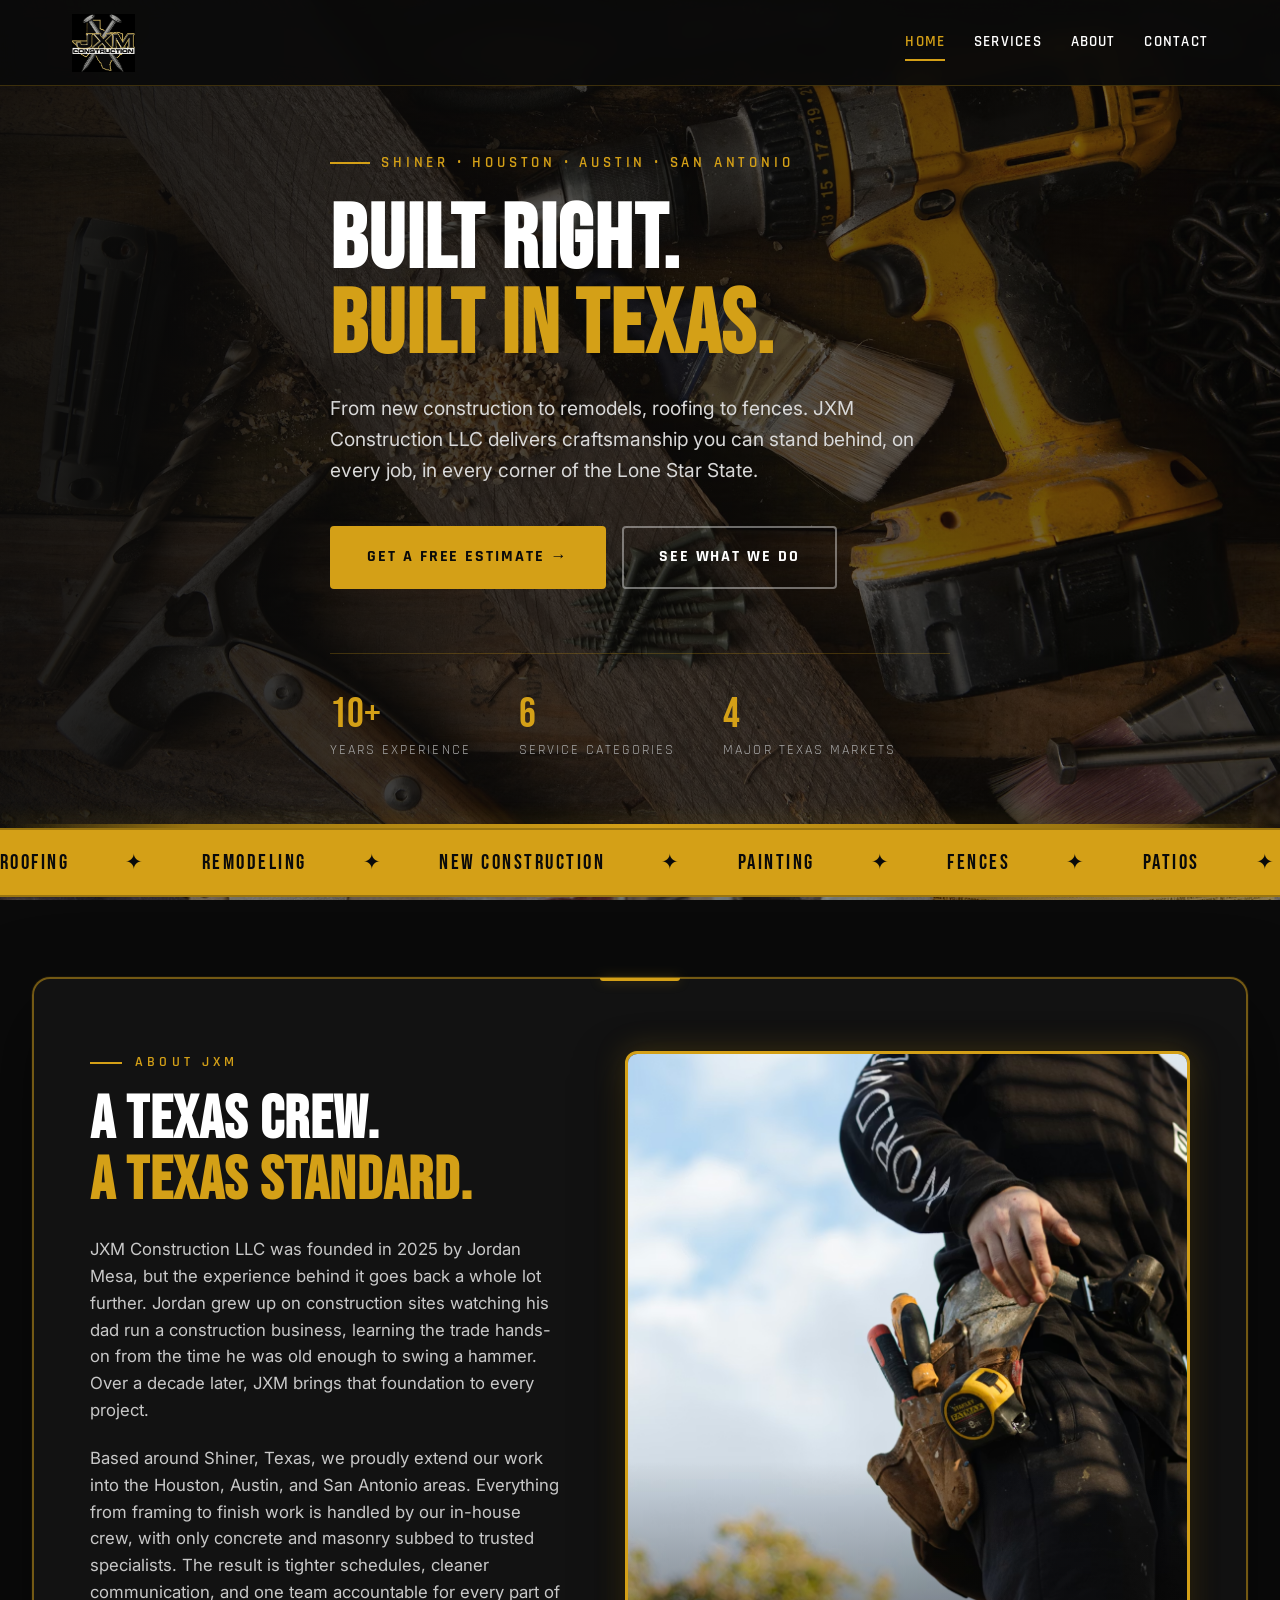
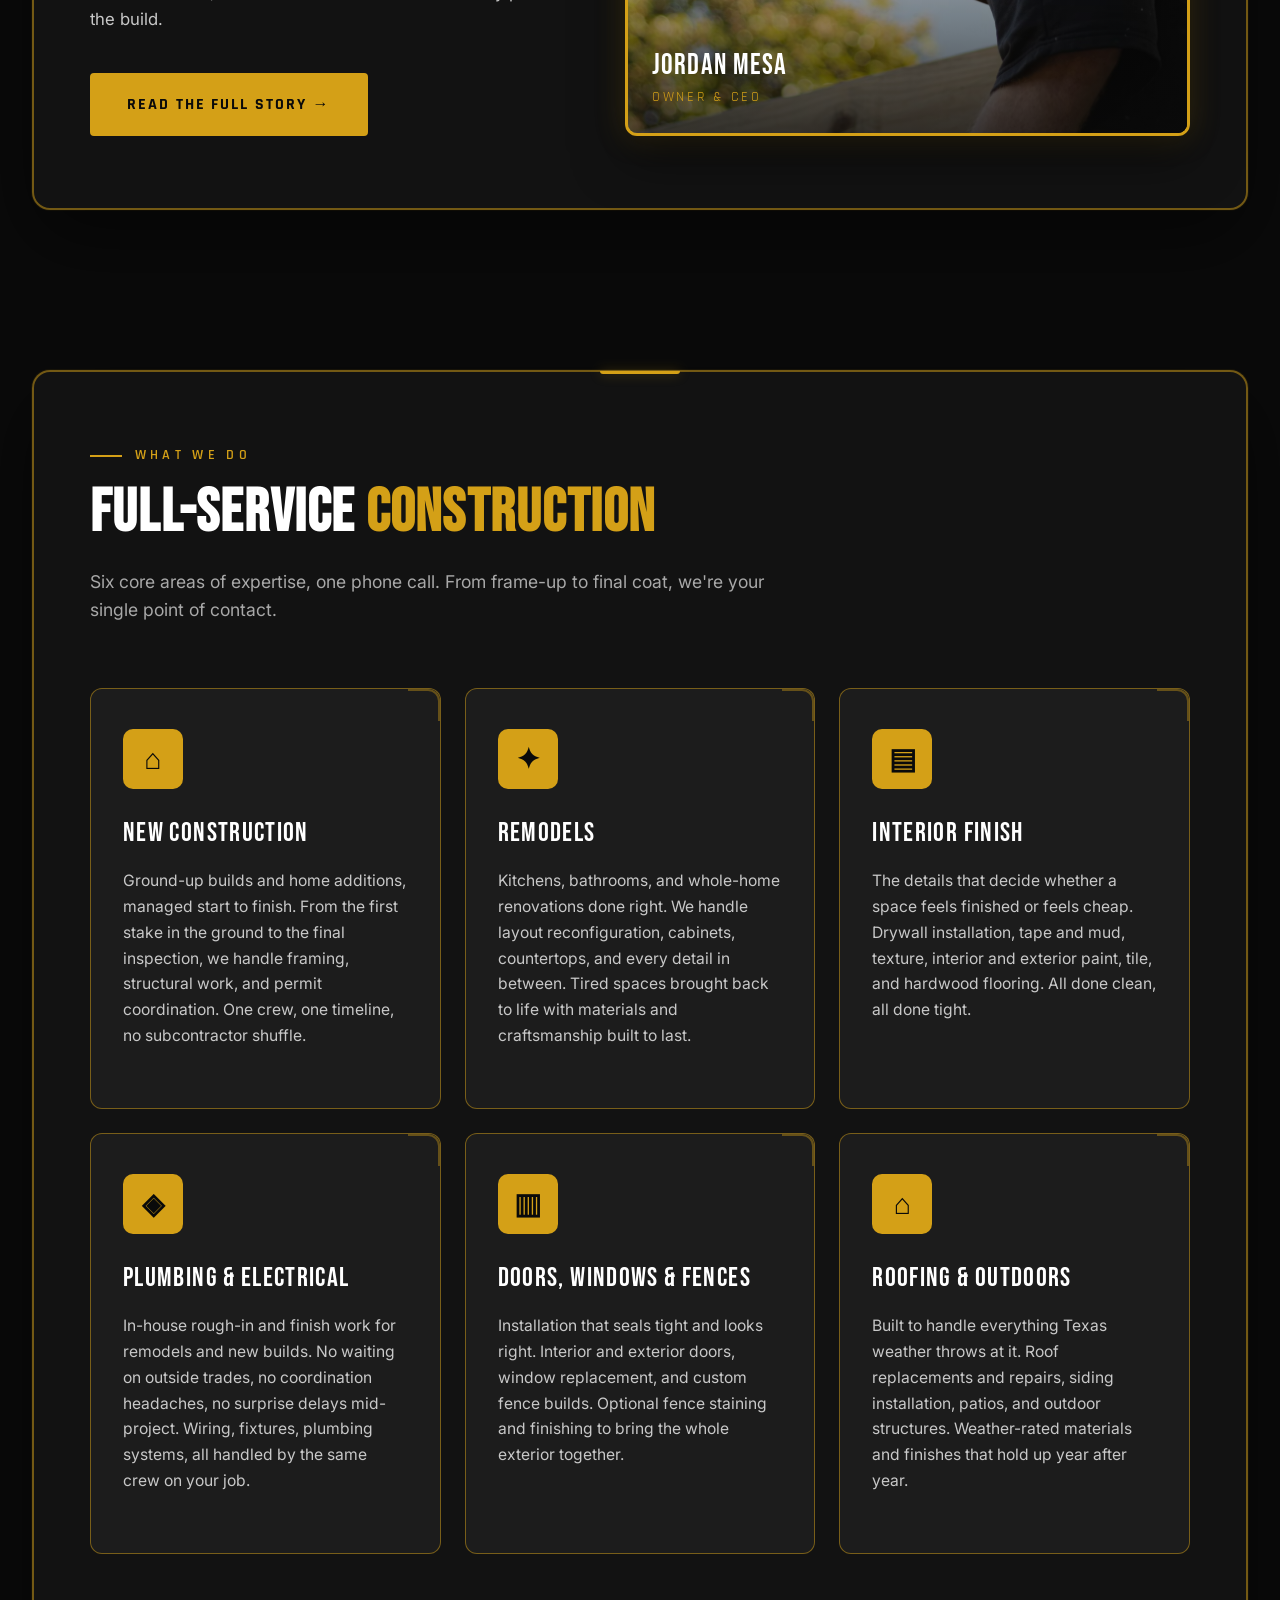
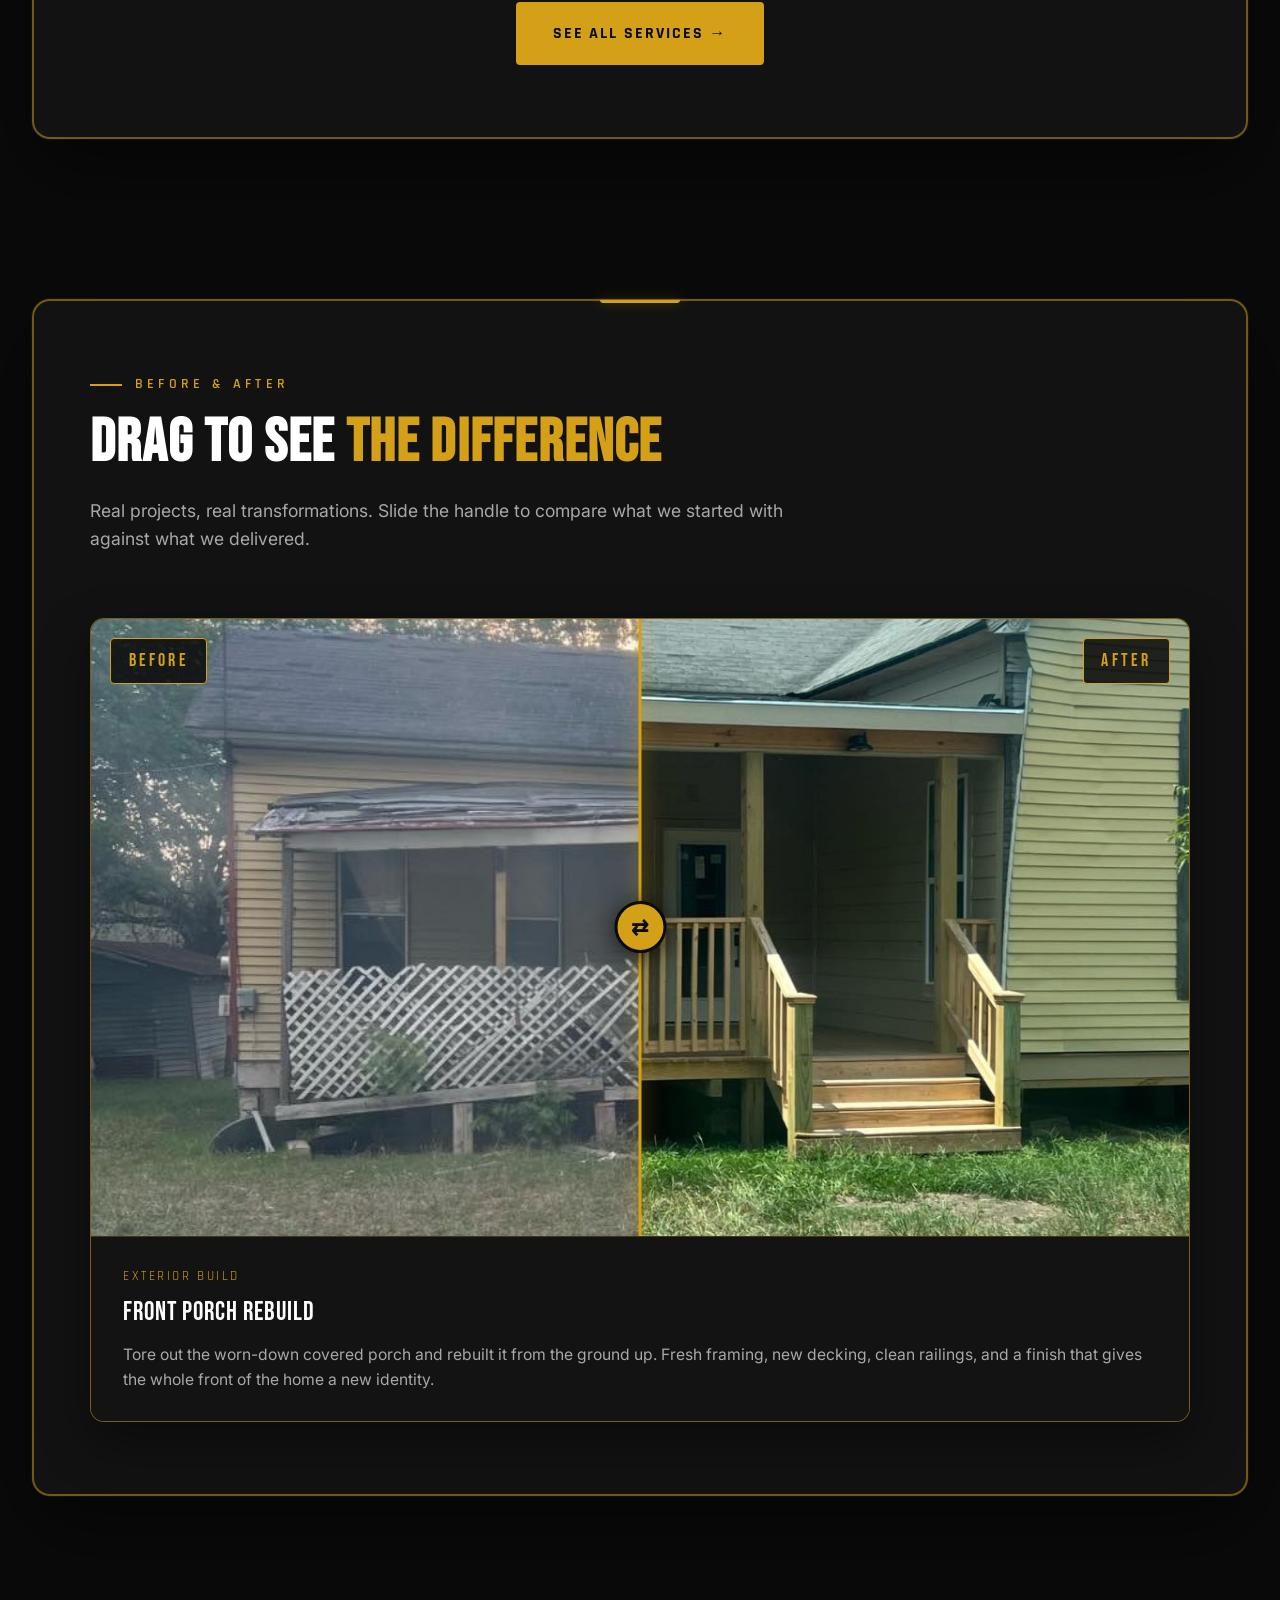
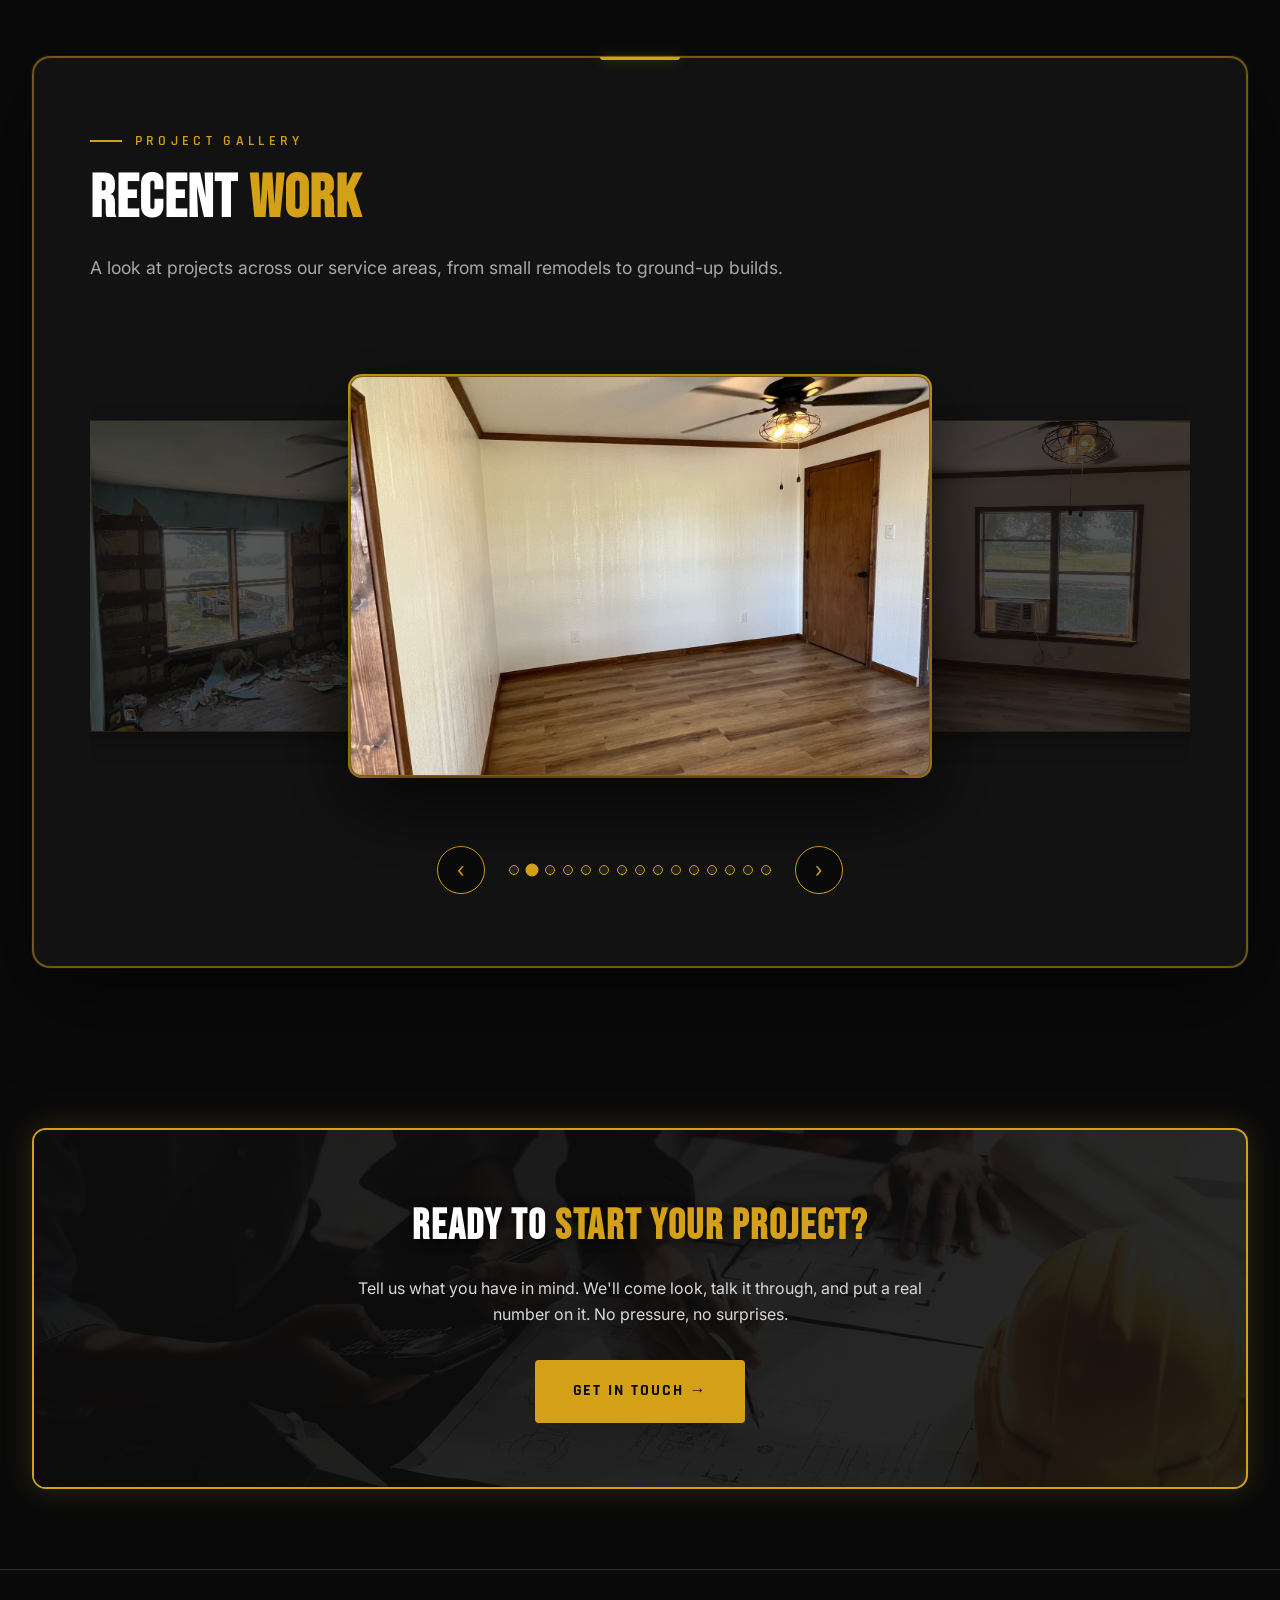
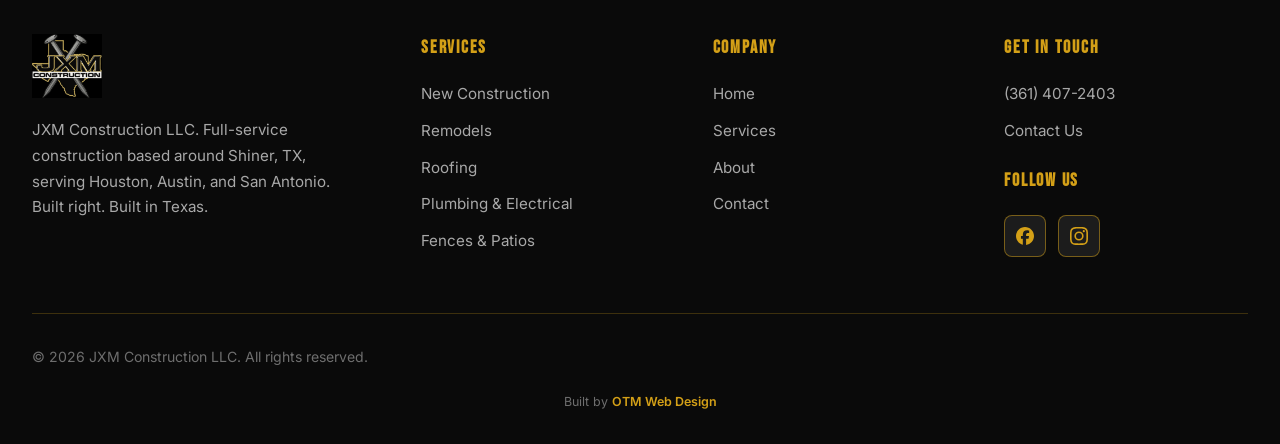
==== commit 32169d4c: "update logo, fix slider caption, add socials" ====
--- a/index.html
+++ b/index.html
@@ -17,7 +17,6 @@
   <div class="nav-inner">
     <a href="index.html" class="nav-logo">
       <img src="assets/logo.png" alt="JXM Construction LLC" />
-      <span class="nav-logo-text">JXM <span>CONSTRUCTION</span></span>
     </a>
     <div class="nav-links" id="navLinks">
       <a href="index.html" data-nav="home">Home</a>
@@ -176,9 +175,9 @@
             <div class="ba-handle"><div class="ba-handle-btn">⇄</div></div>
           </div>
           <div class="ba-info">
-            <div class="ba-tag">Interior Remodel</div>
-            <div class="ba-title">Bedroom Transformation</div>
-            <div class="ba-desc">Stripped paint and damaged trim replaced with laminated flooring, bright walls, and stained crown moulding.</div>
+            <div class="ba-tag">Exterior Build</div>
+            <div class="ba-title">Front Porch Rebuild</div>
+            <div class="ba-desc">Tore out the worn-down covered porch and rebuilt it from the ground up. Fresh framing, new decking, clean railings, and a finish that gives the whole front of the home a new identity.</div>
           </div>
         </div>
 
@@ -268,9 +267,17 @@
         <h4>Get In Touch</h4>
         <ul>
           <li><a href="tel:3614072403">(361) 407-2403</a></li>
-          <li><a href="https://instagram.com/jxm_construction_" target="_blank" rel="noopener">@jxm_construction_</a></li>
-          <li><a href="https://www.facebook.com/messages/t/JXMConstructionLLC" target="_blank" rel="noopener">Facebook Messenger</a></li>
+          <li><a href="contact.html">Contact Us</a></li>
         </ul>
+        <h4 style="margin-top: 1.5rem;">Follow Us</h4>
+        <div class="footer-social">
+          <a href="https://www.facebook.com/profile.php?id=61584589681228" target="_blank" rel="noopener" aria-label="Facebook">
+            <svg viewBox="0 0 24 24" xmlns="http://www.w3.org/2000/svg"><path d="M9.101 23.691v-7.98H6.627v-3.667h2.474v-1.58c0-4.085 1.848-5.978 5.858-5.978.401 0 .955.042 1.468.103a8.68 8.68 0 0 1 1.141.195v3.325a8.623 8.623 0 0 0-.653-.036 26.805 26.805 0 0 0-.733-.009c-.707 0-1.259.096-1.675.309a1.686 1.686 0 0 0-.679.622c-.258.42-.374.995-.374 1.752v1.297h3.919l-.386 2.103-.287 1.564h-3.246v8.245C19.396 23.238 24 18.179 24 12.044c0-6.627-5.373-12-12-12s-12 5.373-12 12c0 5.628 3.874 10.35 9.101 11.647Z"/></svg>
+          </a>
+          <a href="https://www.instagram.com/jxm_construction_" target="_blank" rel="noopener" aria-label="Instagram">
+            <svg viewBox="0 0 24 24" xmlns="http://www.w3.org/2000/svg"><path d="M12 2.163c3.204 0 3.584.012 4.85.07 3.252.148 4.771 1.691 4.919 4.919.058 1.265.069 1.645.069 4.849 0 3.205-.012 3.584-.069 4.849-.149 3.225-1.664 4.771-4.919 4.919-1.266.058-1.644.07-4.85.07-3.204 0-3.584-.012-4.849-.07-3.26-.149-4.771-1.699-4.919-4.92-.058-1.265-.07-1.644-.07-4.849 0-3.204.013-3.583.07-4.849.149-3.227 1.664-4.771 4.919-4.919 1.266-.057 1.645-.069 4.849-.069zM12 0C8.741 0 8.333.014 7.053.072 2.695.272.273 2.69.073 7.052.014 8.333 0 8.741 0 12c0 3.259.014 3.668.072 4.948.2 4.358 2.618 6.78 6.98 6.98C8.333 23.986 8.741 24 12 24c3.259 0 3.668-.014 4.948-.072 4.354-.2 6.782-2.618 6.979-6.98.059-1.28.073-1.689.073-4.948 0-3.259-.014-3.667-.072-4.947-.196-4.354-2.617-6.78-6.979-6.98C15.668.014 15.259 0 12 0zm0 5.838a6.162 6.162 0 1 0 0 12.324 6.162 6.162 0 0 0 0-12.324zM12 16a4 4 0 1 1 0-8 4 4 0 0 1 0 8zm6.406-11.845a1.44 1.44 0 1 0 0 2.881 1.44 1.44 0 0 0 0-2.881z"/></svg>
+          </a>
+        </div>
       </div>
     </div>
     <div class="footer-bottom">
--- a/styles.css
+++ b/styles.css
@@ -72,8 +72,9 @@
   align-items: center;
   justify-content: space-between;
   padding: 0.85rem 2rem;
-  max-width: 1400px;
+  max-width: 1200px;
   margin: 0 auto;
+  gap: 2rem;
 }
 .nav-logo {
   display: flex;
@@ -81,22 +82,16 @@
   gap: 0.85rem;
 }
 .nav-logo img {
-  height: 48px;
+  height: 58px;
   width: auto;
-}
-.nav-logo-text {
-  font-family: var(--display);
-  font-size: 1.4rem;
-  letter-spacing: 0.08em;
-  color: var(--white);
-  line-height: 1;
-}
-.nav-logo-text span {
-  color: var(--gold);
+  transition: transform 0.2s ease;
+}
+.nav-logo:hover img {
+  transform: scale(1.04);
 }
 .nav-links {
   display: flex;
-  gap: 2.2rem;
+  gap: 1.8rem;
   align-items: center;
   font-family: var(--industrial);
   font-weight: 600;
@@ -1170,6 +1165,37 @@
   font-size: 0.88rem;
 }
 .footer-bottom a { color: var(--gold); }
+
+/* Footer social icon buttons */
+.footer-social {
+  display: flex;
+  gap: 0.7rem;
+  margin-top: 0.3rem;
+}
+.footer-social a {
+  width: 42px;
+  height: 42px;
+  display: flex;
+  align-items: center;
+  justify-content: center;
+  background: var(--dark-2);
+  border: 1px solid var(--border-strong);
+  border-radius: 8px;
+  color: var(--gold);
+  transition: all 0.25s ease;
+}
+.footer-social a:hover {
+  background: var(--gold);
+  color: var(--black);
+  border-color: var(--gold);
+  transform: translateY(-2px);
+  box-shadow: 0 6px 16px rgba(212,160,23,0.3);
+}
+.footer-social svg {
+  width: 18px;
+  height: 18px;
+  fill: currentColor;
+}
 .footer-credit {
   text-align: center;
   margin-top: 0.5rem;
@@ -1188,6 +1214,20 @@
 
 /* ============ RESPONSIVE ============ */
 @media (max-width: 968px) {
+  .nav-inner {
+    display: grid;
+    grid-template-columns: 1fr auto 1fr;
+    align-items: center;
+  }
+  .nav-logo {
+    grid-column: 2;
+    justify-self: center;
+  }
+  .menu-toggle {
+    grid-column: 3;
+    justify-self: end;
+    display: block;
+  }
   .nav-links {
     display: none;
     position: absolute;
@@ -1197,9 +1237,10 @@
     padding: 1.5rem 2rem;
     gap: 1.2rem;
     border-bottom: 1px solid var(--border);
+    grid-column: 1 / -1;
   }
   .nav-links.open { display: flex; }
-  .menu-toggle { display: block; }
+  .nav-logo img { height: 50px; }
   .about-grid {
     grid-template-columns: 1fr;
     gap: 3rem;
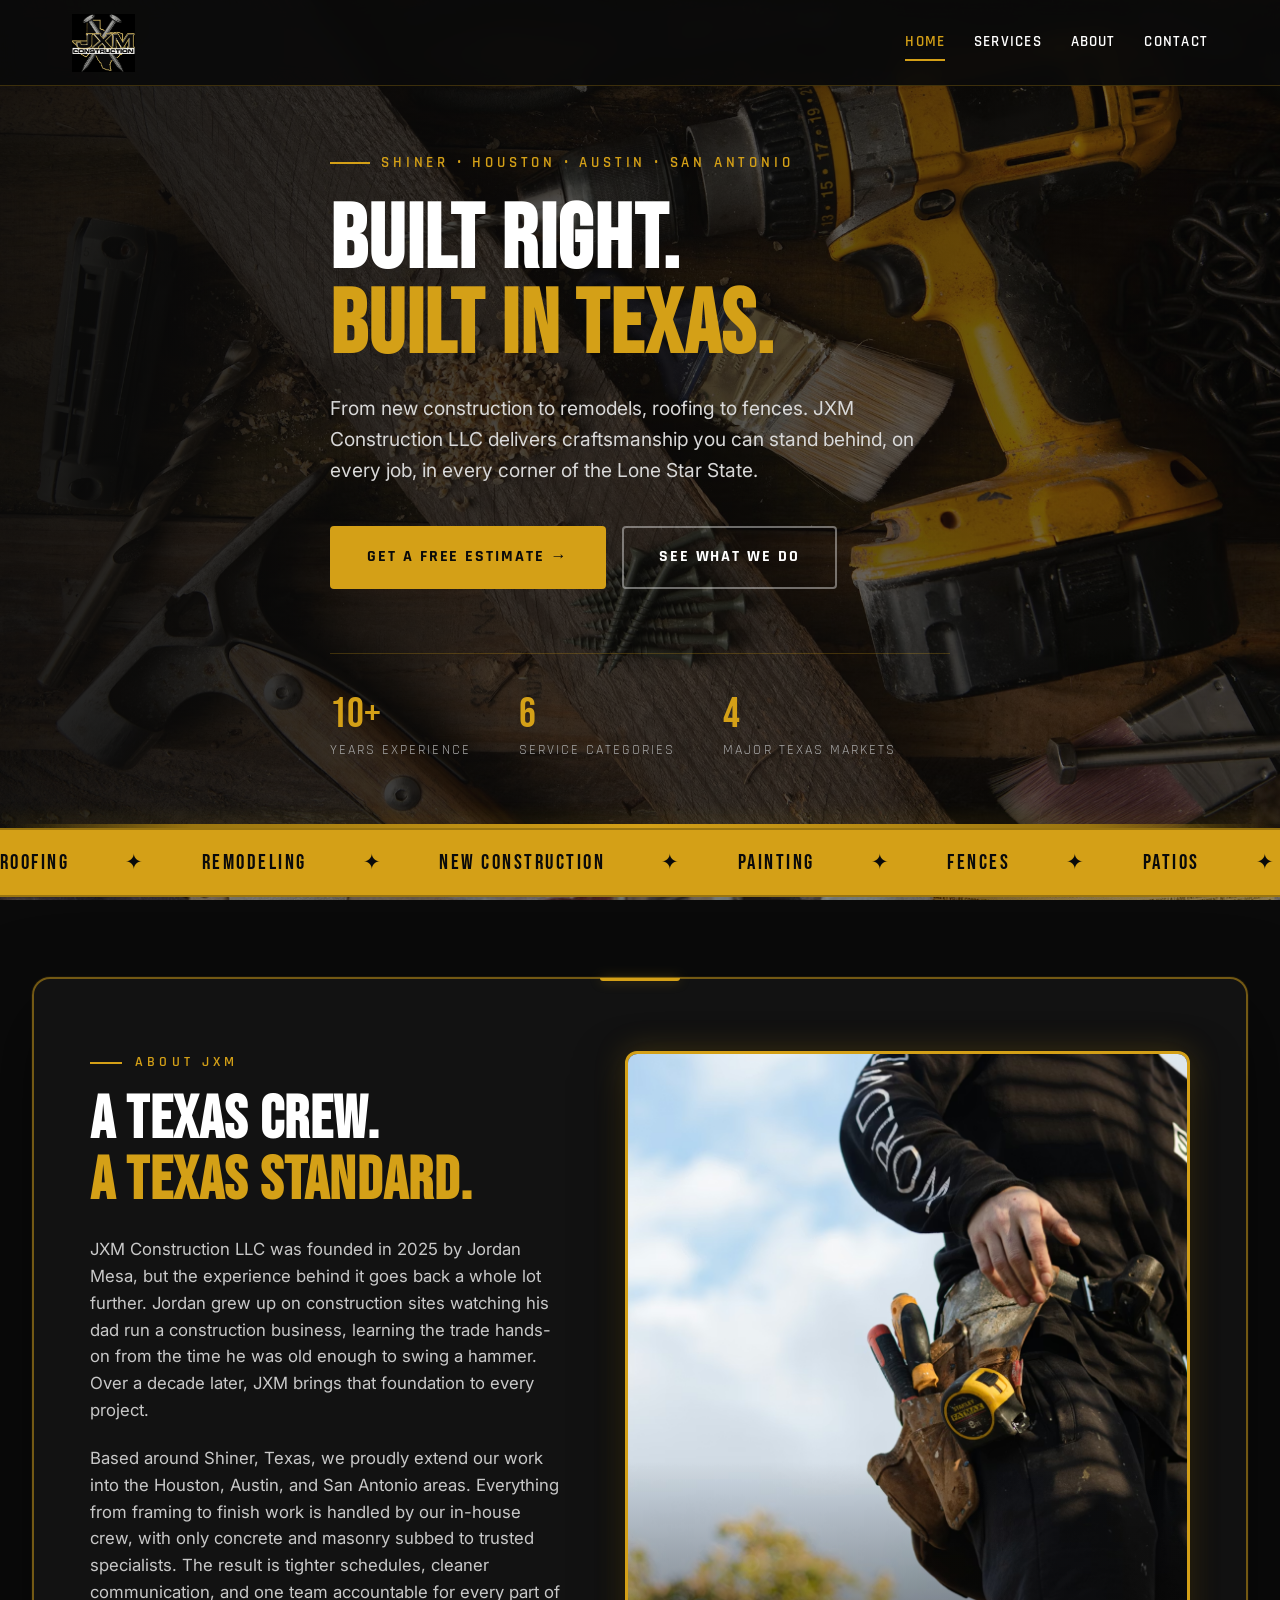
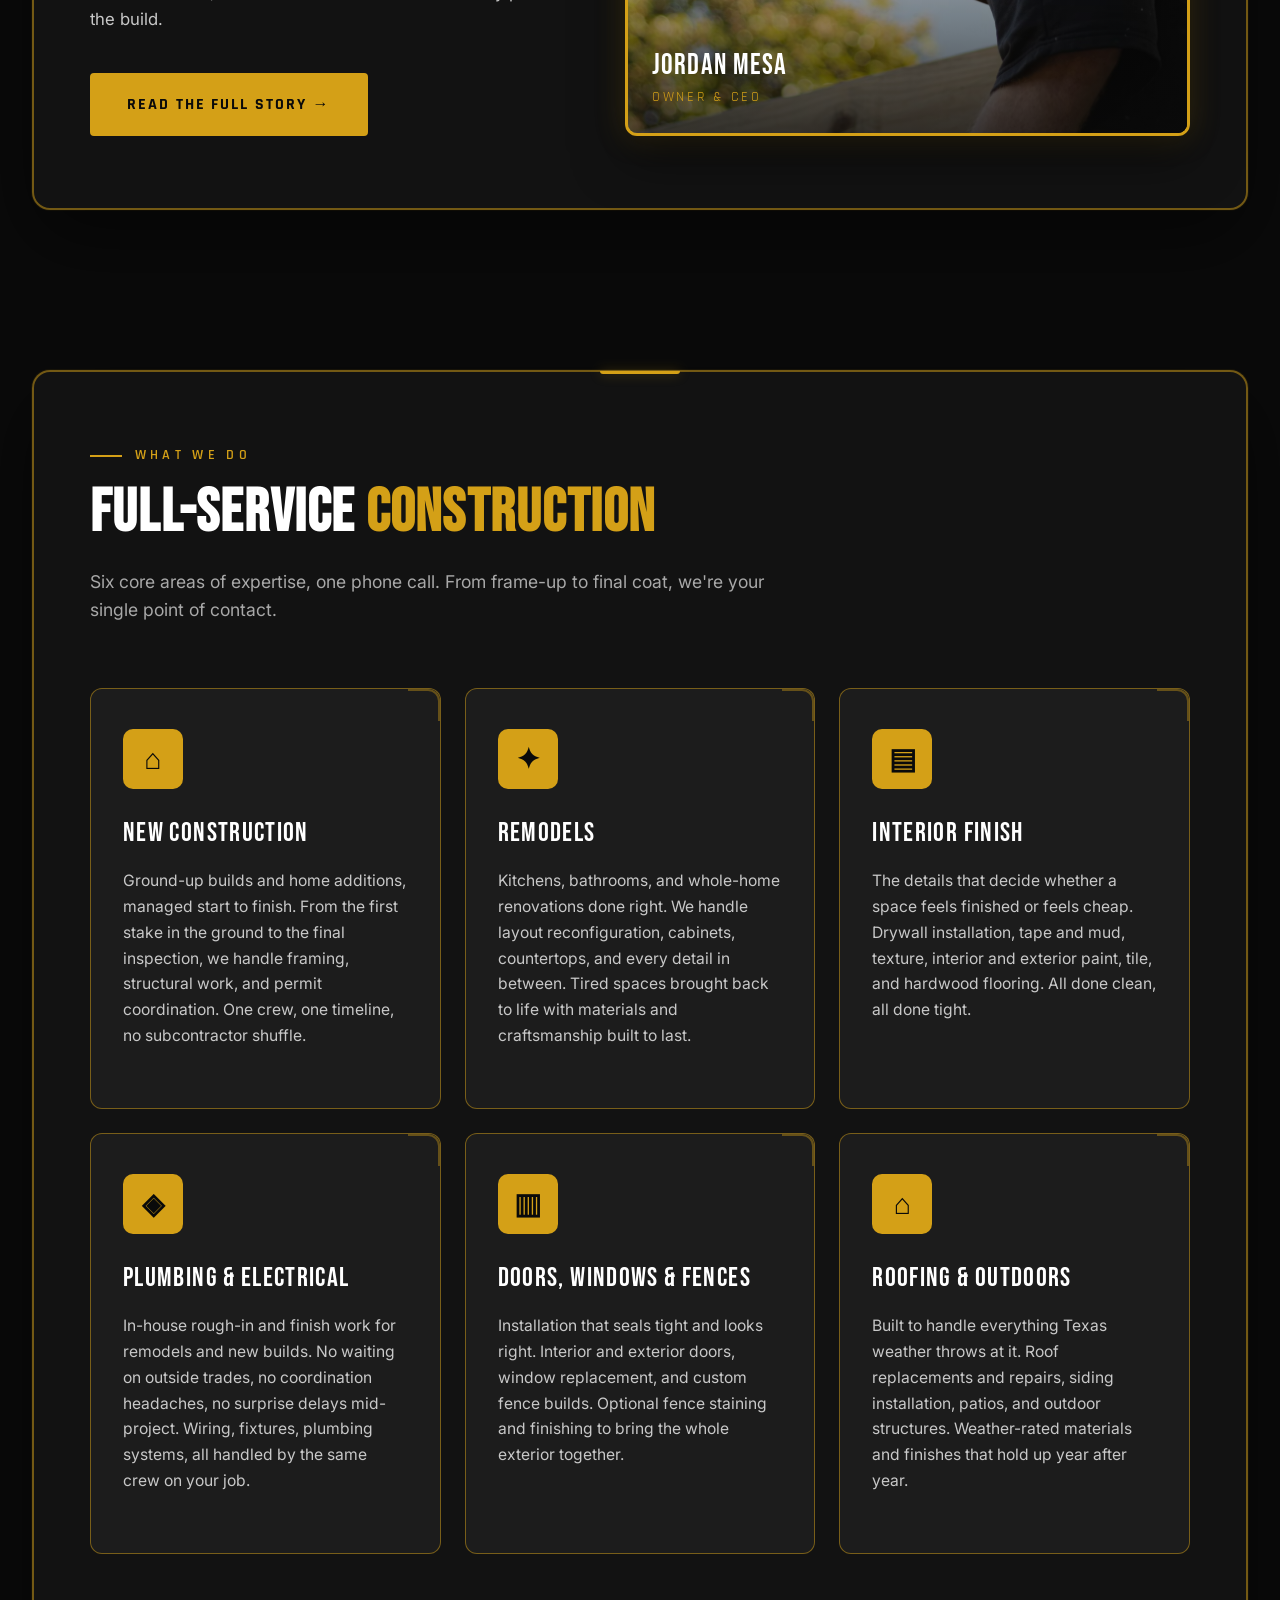
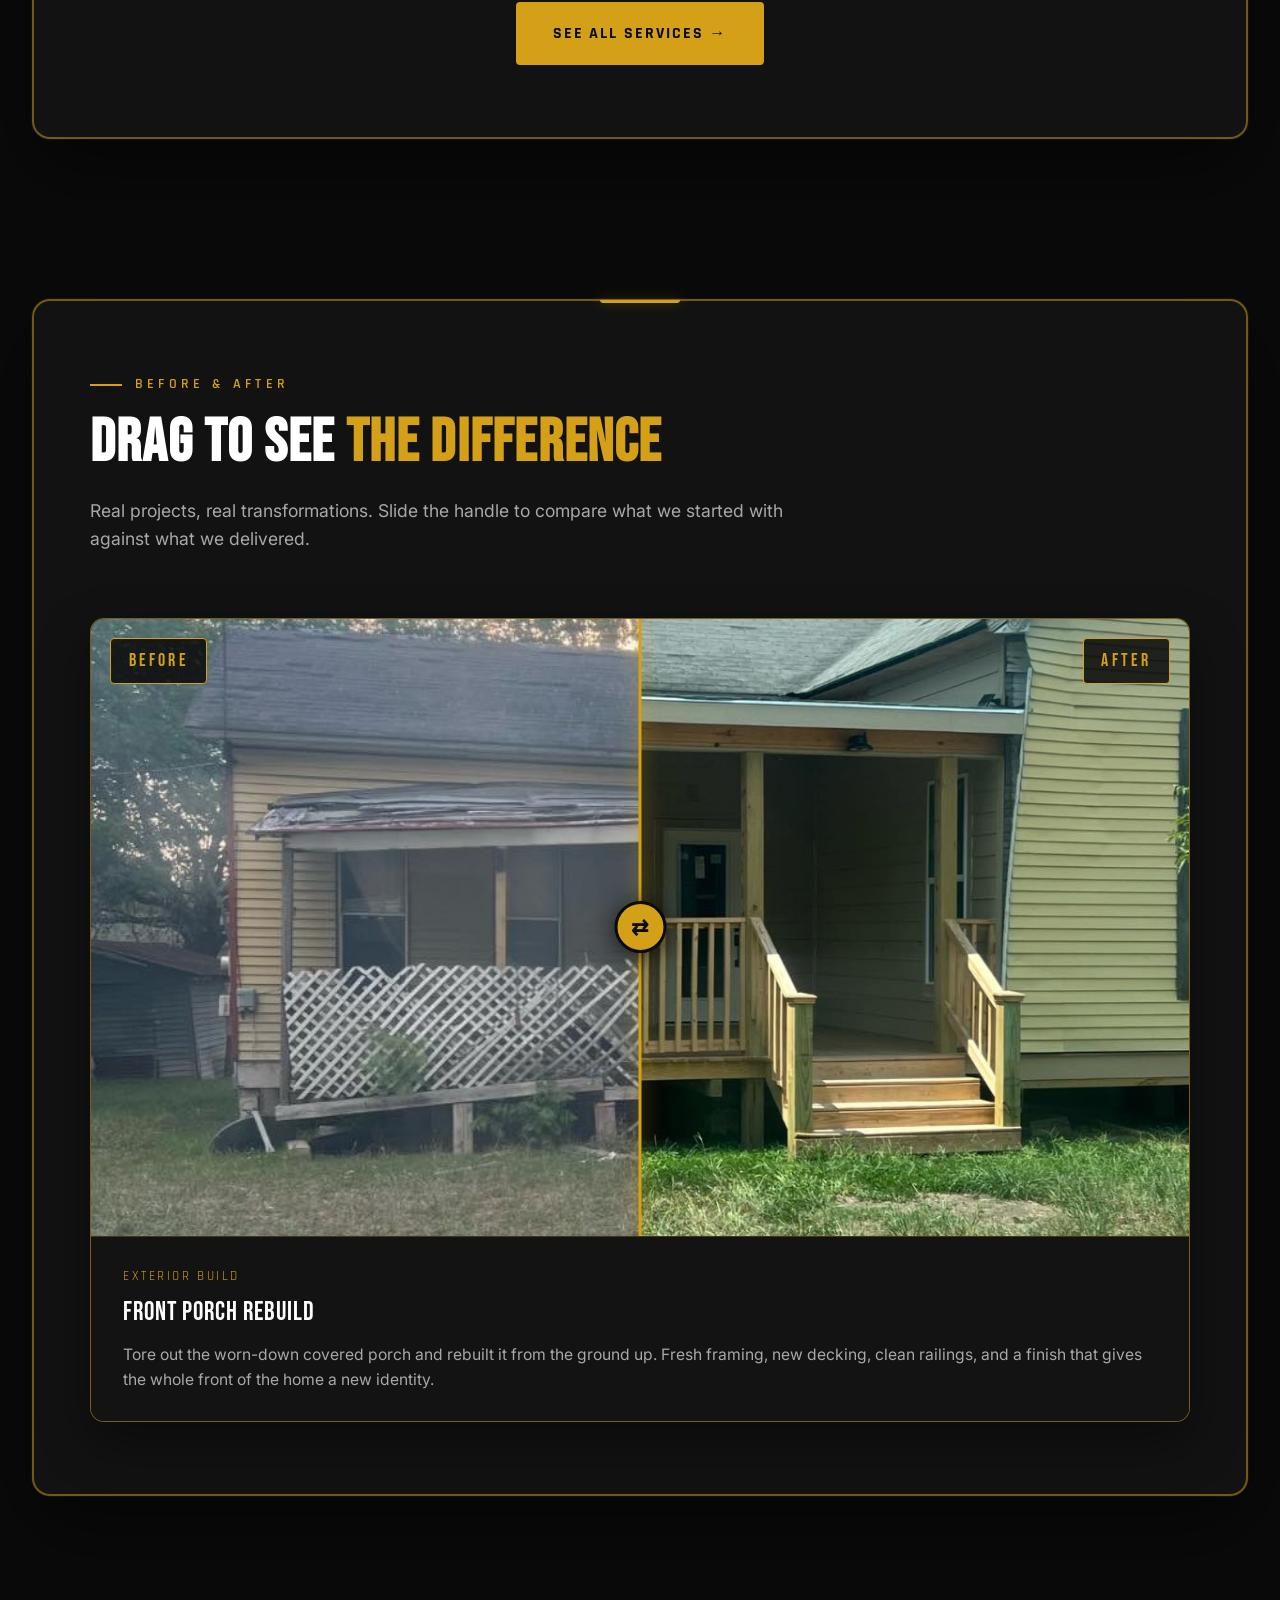
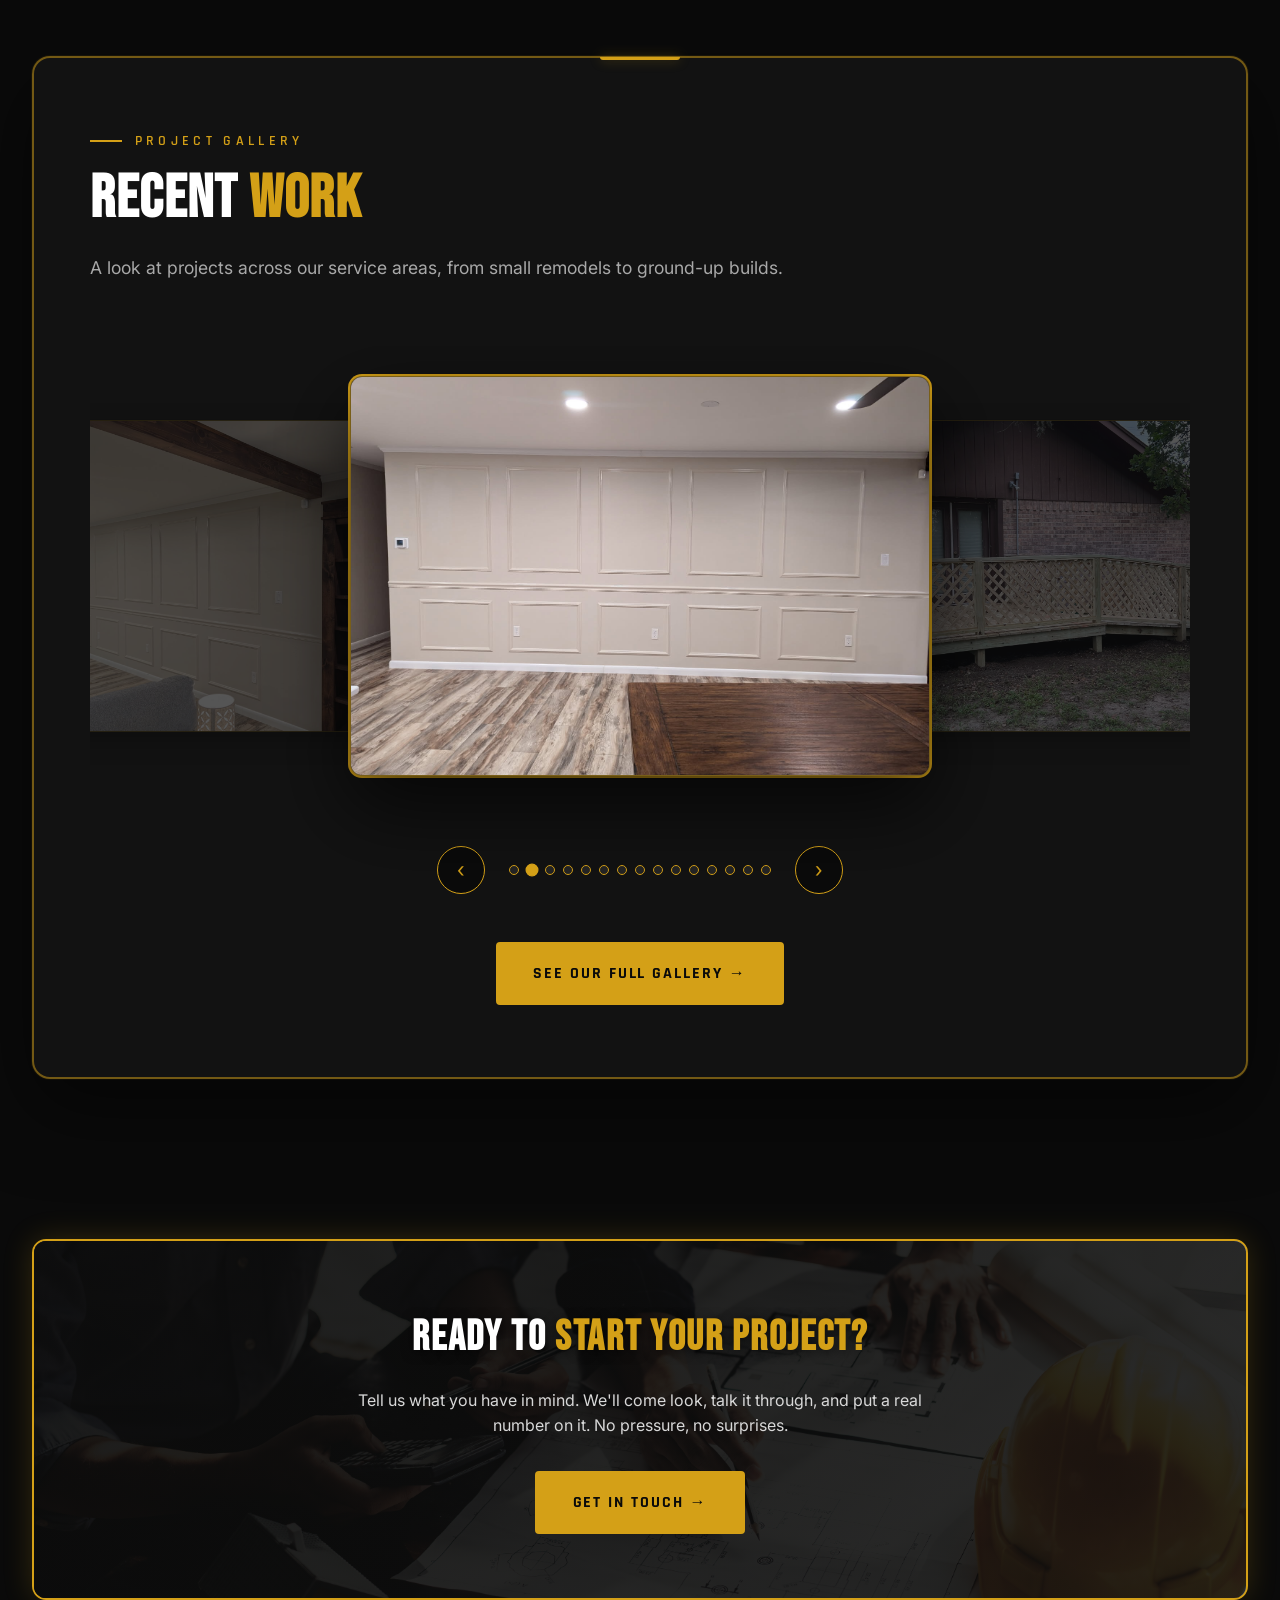
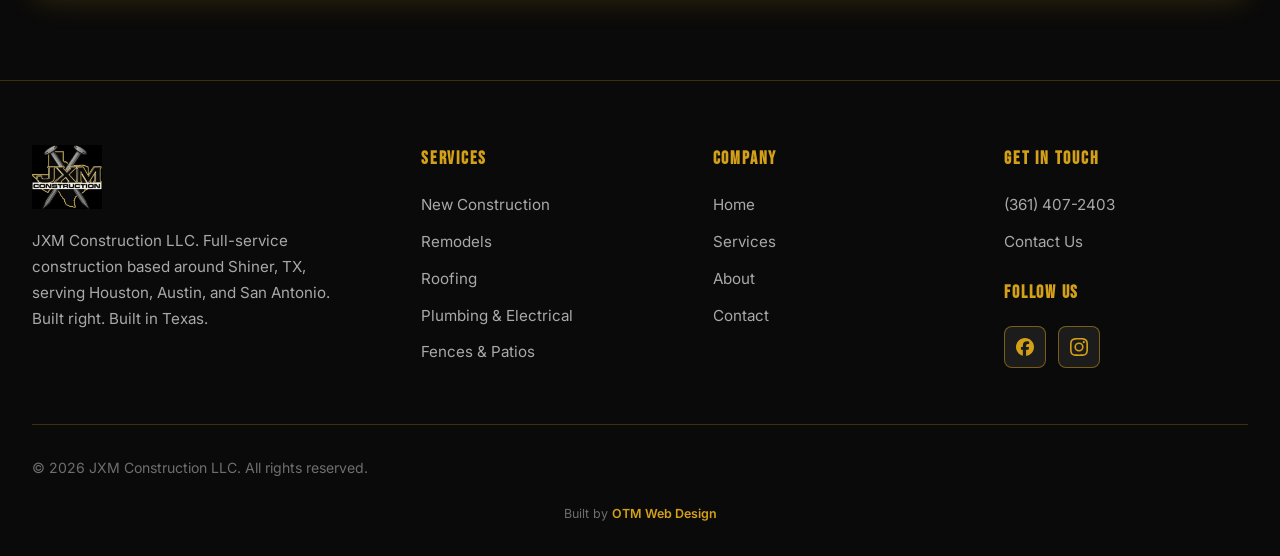
==== commit 920add7e: "add photos" ====
--- a/index.html
+++ b/index.html
@@ -197,21 +197,21 @@
       <div class="carousel-wrap">
         <div class="carousel-stage" data-carousel>
           <div class="carousel-track">
-            <div class="carousel-slide"><img src="assets/gallery-01.jpg" alt="Project 1" /></div>
-            <div class="carousel-slide"><img src="assets/gallery-02.jpg" alt="Project 2" /></div>
-            <div class="carousel-slide"><img src="assets/gallery-03.jpg" alt="Project 3" /></div>
-            <div class="carousel-slide"><img src="assets/gallery-04.jpg" alt="Project 4" /></div>
-            <div class="carousel-slide"><img src="assets/gallery-05.jpg" alt="Project 5" /></div>
-            <div class="carousel-slide"><img src="assets/gallery-06.jpg" alt="Project 6" /></div>
-            <div class="carousel-slide"><img src="assets/gallery-07.jpg" alt="Project 7" /></div>
-            <div class="carousel-slide"><img src="assets/gallery-08.jpg" alt="Project 8" /></div>
-            <div class="carousel-slide"><img src="assets/gallery-09.jpg" alt="Project 9" /></div>
-            <div class="carousel-slide"><img src="assets/gallery-10.jpg" alt="Project 10" /></div>
-            <div class="carousel-slide"><img src="assets/gallery-11.jpg" alt="Project 11" /></div>
-            <div class="carousel-slide"><img src="assets/gallery-12.jpg" alt="Project 12" /></div>
-            <div class="carousel-slide"><img src="assets/gallery-13.jpg" alt="Project 13" /></div>
-            <div class="carousel-slide"><img src="assets/gallery-14.jpg" alt="Project 14" /></div>
-            <div class="carousel-slide"><img src="assets/gallery-15.jpg" alt="Project 15" /></div>
+            <div class="carousel-slide"><img src="assets/featured-1.jpg" alt="Featured project 1" /></div>
+            <div class="carousel-slide"><img src="assets/featured-2.jpg" alt="Featured project 2" /></div>
+            <div class="carousel-slide"><img src="assets/featured-3.jpg" alt="Featured project 3" /></div>
+            <div class="carousel-slide"><img src="assets/featured-4.jpg" alt="Featured project 4" /></div>
+            <div class="carousel-slide"><img src="assets/featured-5.jpg" alt="Featured project 5" /></div>
+            <div class="carousel-slide"><img src="assets/featured-6.jpg" alt="Featured project 6" /></div>
+            <div class="carousel-slide"><img src="assets/featured-7.jpg" alt="Featured project 7" /></div>
+            <div class="carousel-slide"><img src="assets/featured-8.jpg" alt="Featured project 8" /></div>
+            <div class="carousel-slide"><img src="assets/featured-9.jpg" alt="Featured project 9" /></div>
+            <div class="carousel-slide"><img src="assets/featured-10.jpg" alt="Featured project 10" /></div>
+            <div class="carousel-slide"><img src="assets/featured-11.jpg" alt="Featured project 11" /></div>
+            <div class="carousel-slide"><img src="assets/featured-12.jpg" alt="Featured project 12" /></div>
+            <div class="carousel-slide"><img src="assets/featured-13.jpg" alt="Featured project 13" /></div>
+            <div class="carousel-slide"><img src="assets/featured-14.jpg" alt="Featured project 14" /></div>
+            <div class="carousel-slide"><img src="assets/featured-15.jpg" alt="Featured project 15" /></div>
           </div>
         </div>
         <div class="carousel-controls">
@@ -219,6 +219,10 @@
           <div class="carousel-dots"></div>
           <button class="carousel-btn carousel-next" aria-label="Next">›</button>
         </div>
+      </div>
+
+      <div style="margin-top: 3rem; text-align: center;">
+        <a href="services.html#full-gallery" class="btn-primary">See Our Full Gallery →</a>
       </div>
 
     </div>
--- a/styles.css
+++ b/styles.css
@@ -1069,7 +1069,131 @@
   color: var(--gold);
 }
 
-/* CTA strip (home page tease cards) */
+/* ============ FULL GALLERY GRID (services page) ============ */
+.gallery-grid {
+  display: grid;
+  grid-template-columns: repeat(5, 1fr);
+  gap: 1rem;
+  margin-top: 4rem;
+}
+.gallery-grid-item {
+  aspect-ratio: 1;
+  overflow: hidden;
+  border-radius: 8px;
+  border: 1px solid var(--border-strong);
+  cursor: pointer;
+  position: relative;
+  transition: all 0.3s ease;
+}
+.gallery-grid-item img {
+  width: 100%;
+  height: 100%;
+  object-fit: cover;
+  transition: transform 0.5s ease;
+}
+.gallery-grid-item::after {
+  content: '⛶';
+  position: absolute;
+  top: 50%; left: 50%;
+  transform: translate(-50%, -50%) scale(0.5);
+  width: 48px; height: 48px;
+  background: var(--gold);
+  color: var(--black);
+  border-radius: 50%;
+  display: flex;
+  align-items: center;
+  justify-content: center;
+  font-size: 1.4rem;
+  opacity: 0;
+  transition: all 0.3s ease;
+  pointer-events: none;
+  z-index: 2;
+}
+.gallery-grid-item:hover {
+  border-color: var(--gold);
+  transform: translateY(-3px);
+  box-shadow: 0 10px 30px rgba(212,160,23,0.2);
+}
+.gallery-grid-item:hover img {
+  transform: scale(1.08);
+}
+.gallery-grid-item:hover::after {
+  opacity: 1;
+  transform: translate(-50%, -50%) scale(1);
+}
+
+/* Lightbox */
+.lightbox {
+  position: fixed;
+  inset: 0;
+  background: rgba(0,0,0,0.95);
+  z-index: 1000;
+  display: none;
+  align-items: center;
+  justify-content: center;
+  padding: 2rem;
+  cursor: zoom-out;
+}
+.lightbox.is-open { display: flex; }
+.lightbox-content {
+  max-width: 90vw;
+  max-height: 90vh;
+  position: relative;
+}
+.lightbox-content img {
+  max-width: 90vw;
+  max-height: 90vh;
+  object-fit: contain;
+  border: 2px solid var(--gold);
+  border-radius: 8px;
+  box-shadow: 0 0 60px rgba(212,160,23,0.3);
+}
+.lightbox-close {
+  position: absolute;
+  top: -50px;
+  right: 0;
+  width: 40px;
+  height: 40px;
+  background: var(--gold);
+  color: var(--black);
+  border-radius: 50%;
+  font-size: 1.4rem;
+  font-weight: 700;
+  display: flex;
+  align-items: center;
+  justify-content: center;
+  cursor: pointer;
+  border: none;
+  transition: all 0.2s;
+}
+.lightbox-close:hover {
+  background: var(--gold-bright);
+  transform: scale(1.05);
+}
+.lightbox-nav {
+  position: absolute;
+  top: 50%;
+  transform: translateY(-50%);
+  width: 50px;
+  height: 50px;
+  background: var(--black);
+  border: 2px solid var(--gold);
+  color: var(--gold);
+  border-radius: 50%;
+  font-size: 1.5rem;
+  display: flex;
+  align-items: center;
+  justify-content: center;
+  cursor: pointer;
+  transition: all 0.2s;
+  z-index: 10;
+}
+.lightbox-nav:hover {
+  background: var(--gold);
+  color: var(--black);
+}
+.lightbox-prev { left: -70px; }
+.lightbox-next { right: -70px; }
 .cta-strip {
   margin-top: 4rem;
   position: relative;
@@ -1263,6 +1387,12 @@
   .carousel-slide { width: 88%; height: 320px; }
   .carousel-slide.is-left { transform: translateX(-70%) scale(0.75); }
   .carousel-slide.is-right { transform: translateX(70%) scale(0.75); }
+  .gallery-grid {
+    grid-template-columns: repeat(5, 1fr);
+    gap: 0.7rem;
+  }
+  .lightbox-prev { left: 10px; }
+  .lightbox-next { right: 10px; }
 }
 @media (max-width: 580px) {
   .container { padding: 0 1.2rem; }
@@ -1274,4 +1404,8 @@
   .carousel-stage { height: 280px; }
   .carousel-slide { width: 90%; height: 250px; }
   .cta-strip { padding: 2rem 1.5rem; }
+  .gallery-grid {
+    grid-template-columns: repeat(2, 1fr);
+    gap: 0.7rem;
+  }
 }
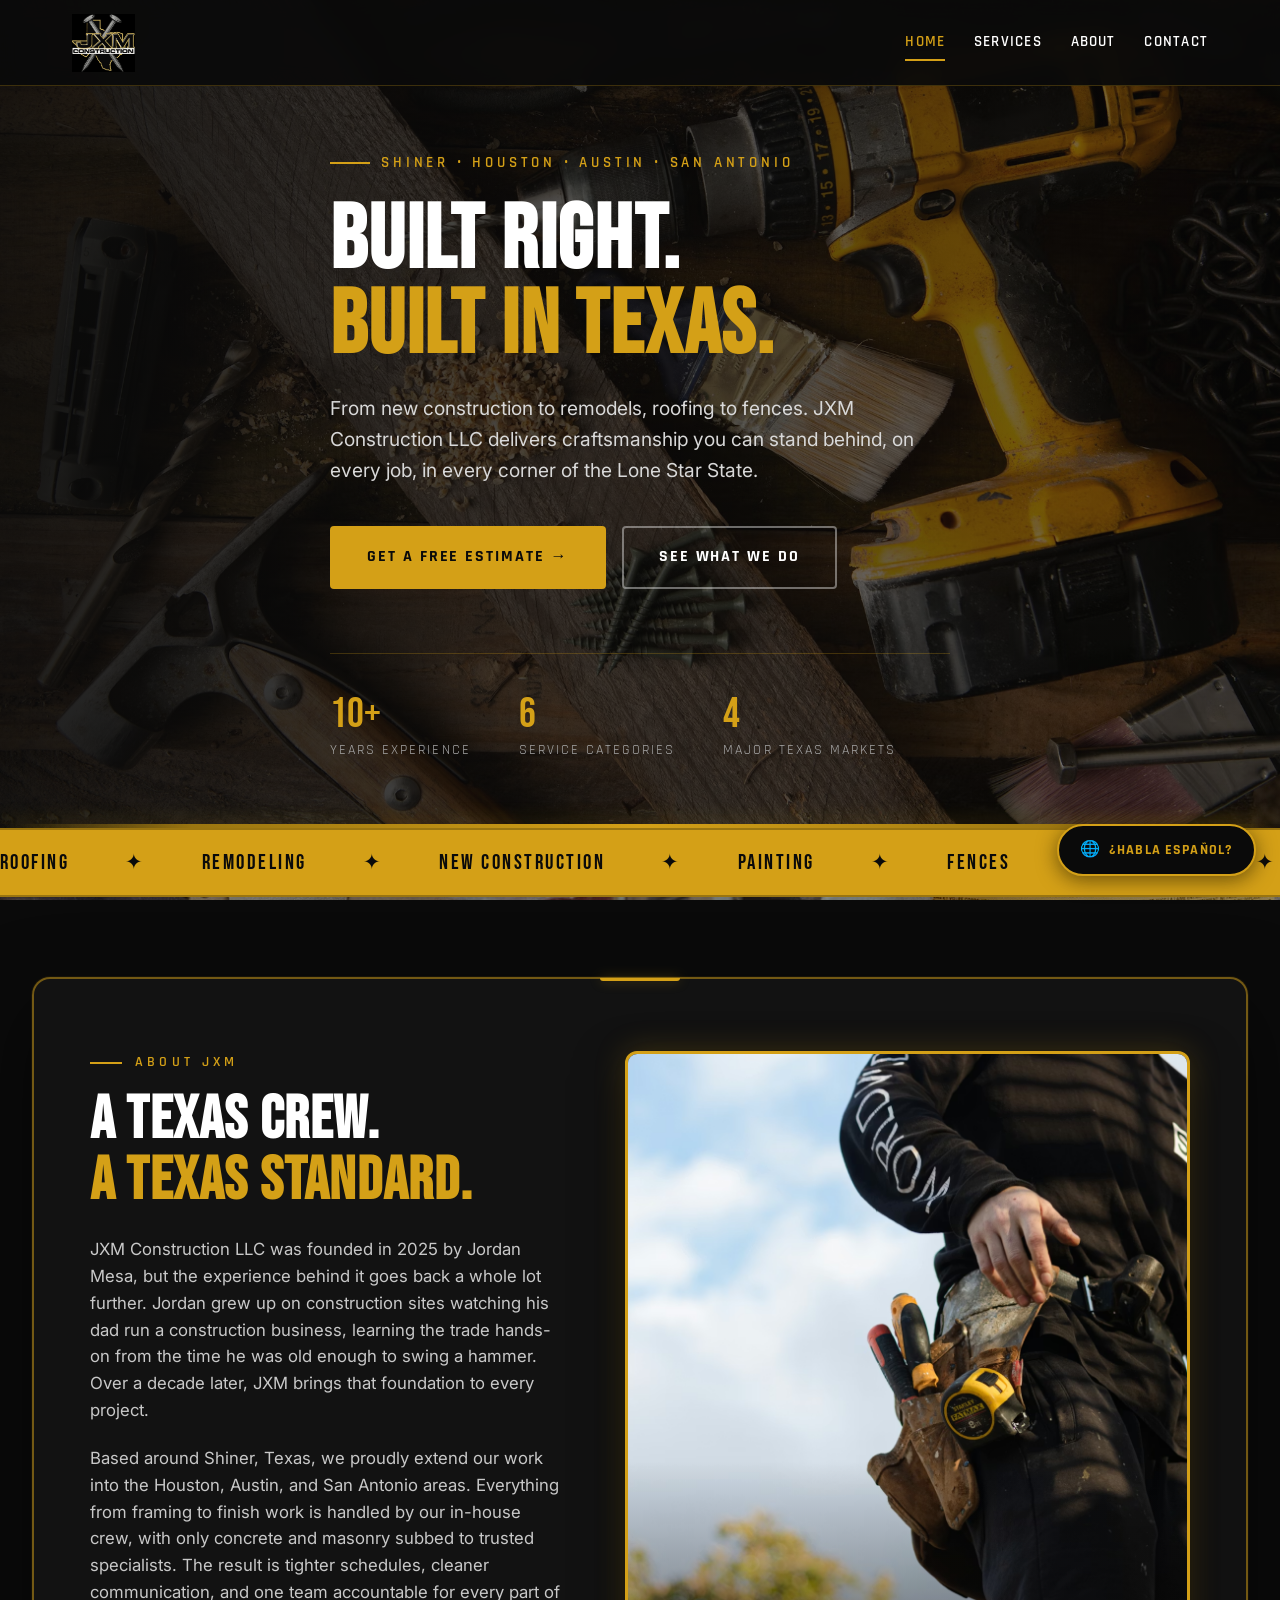
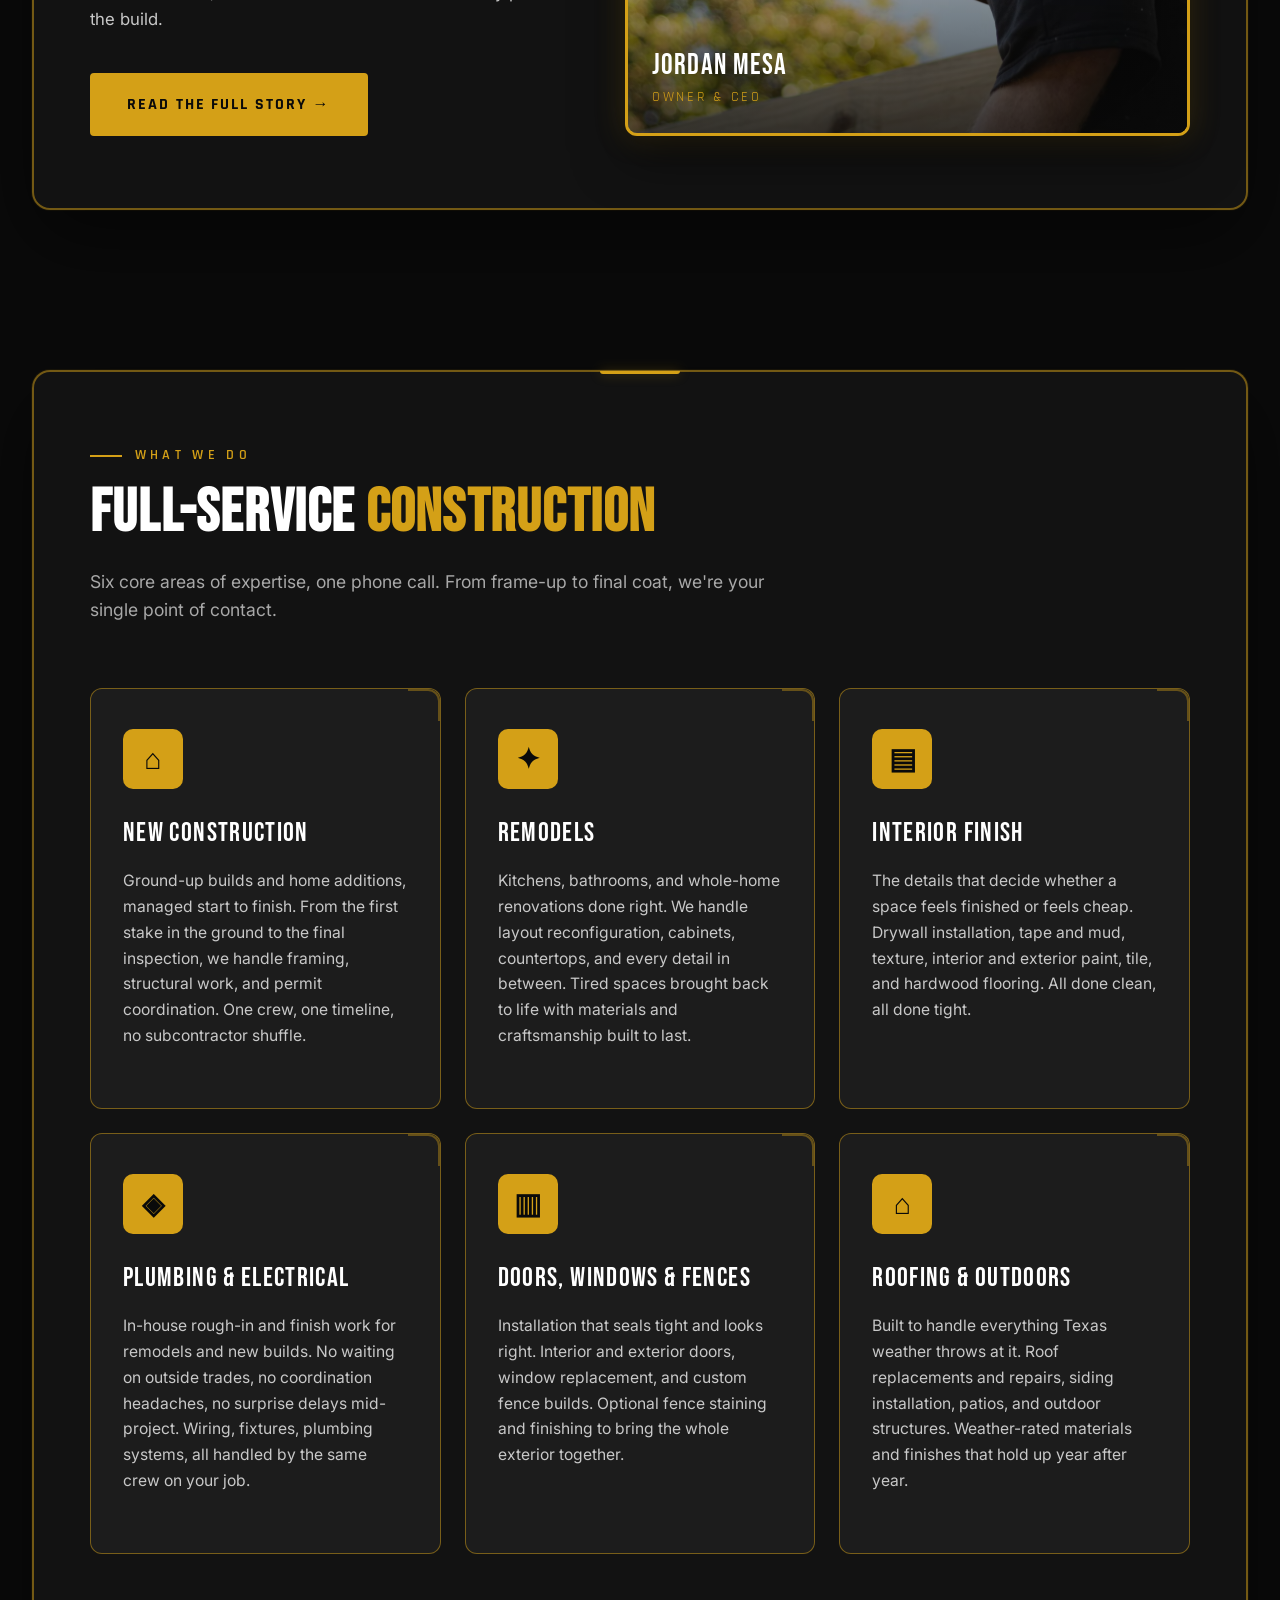
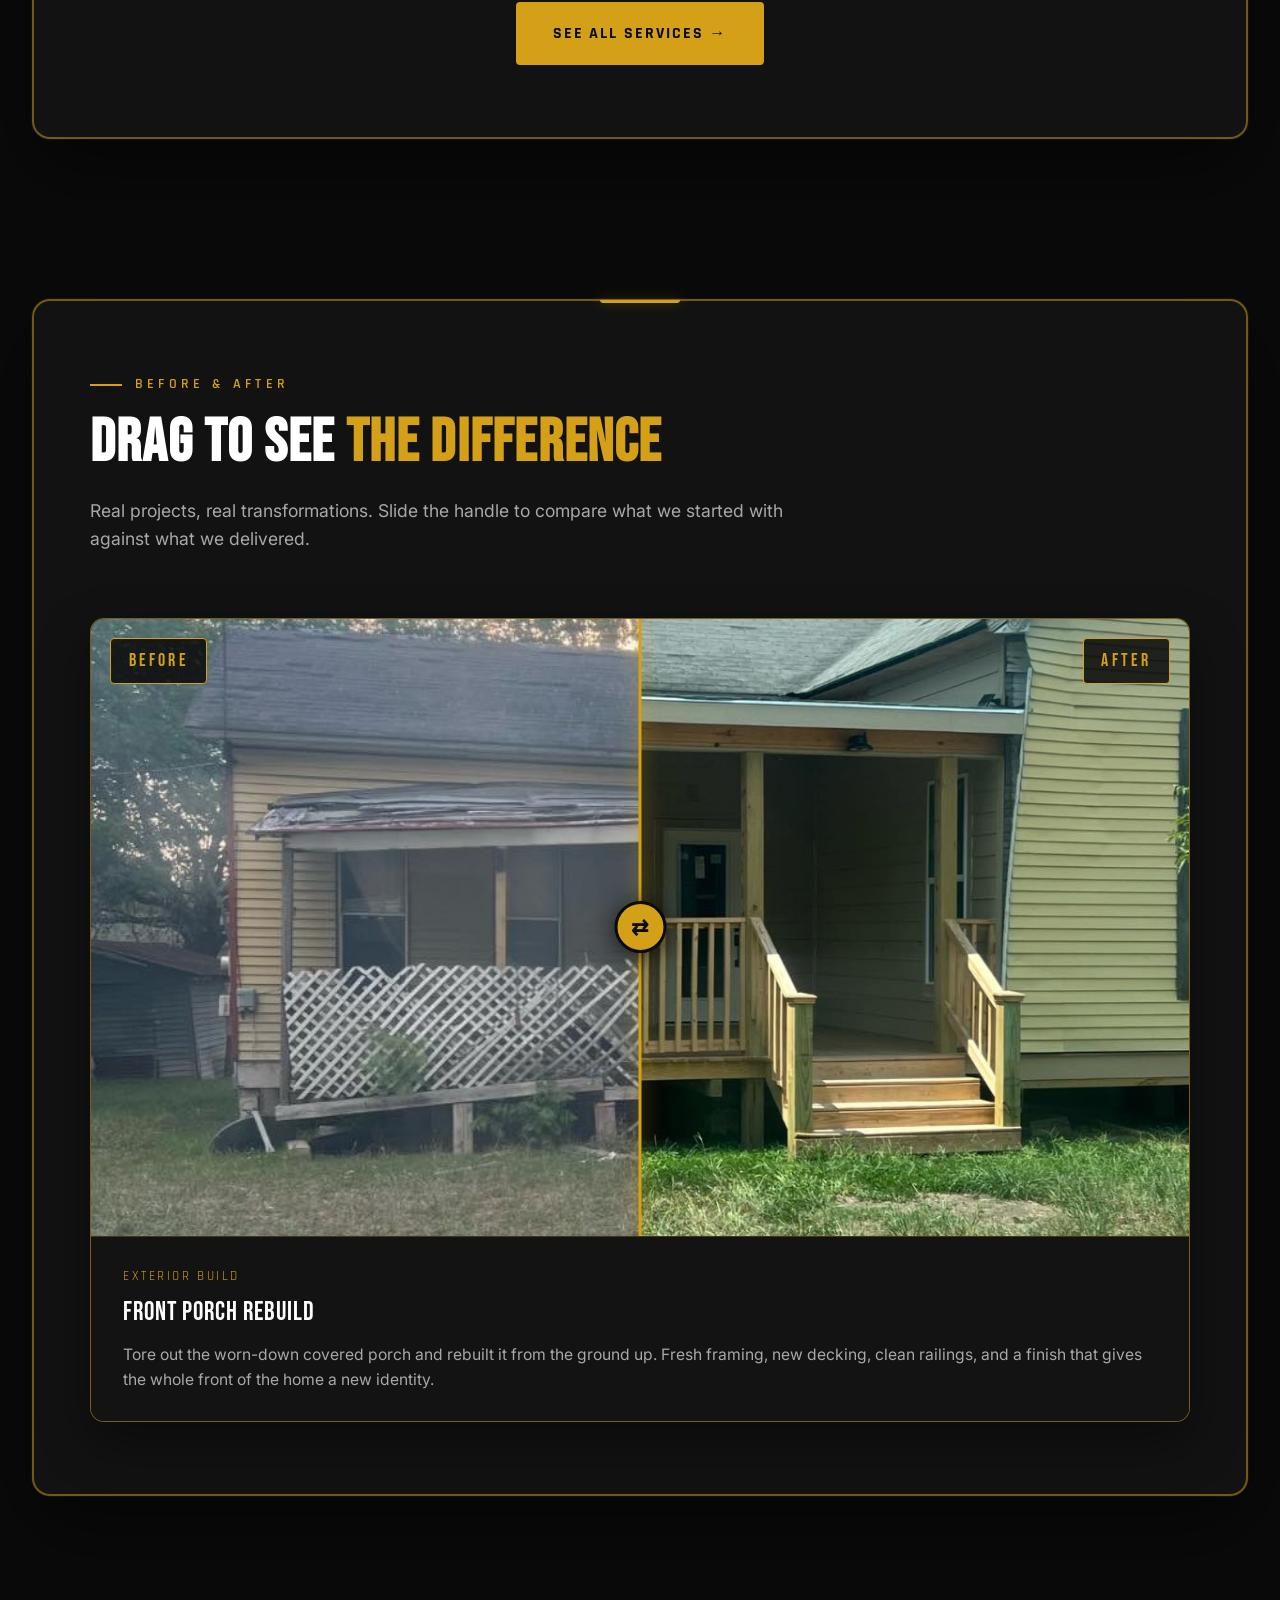
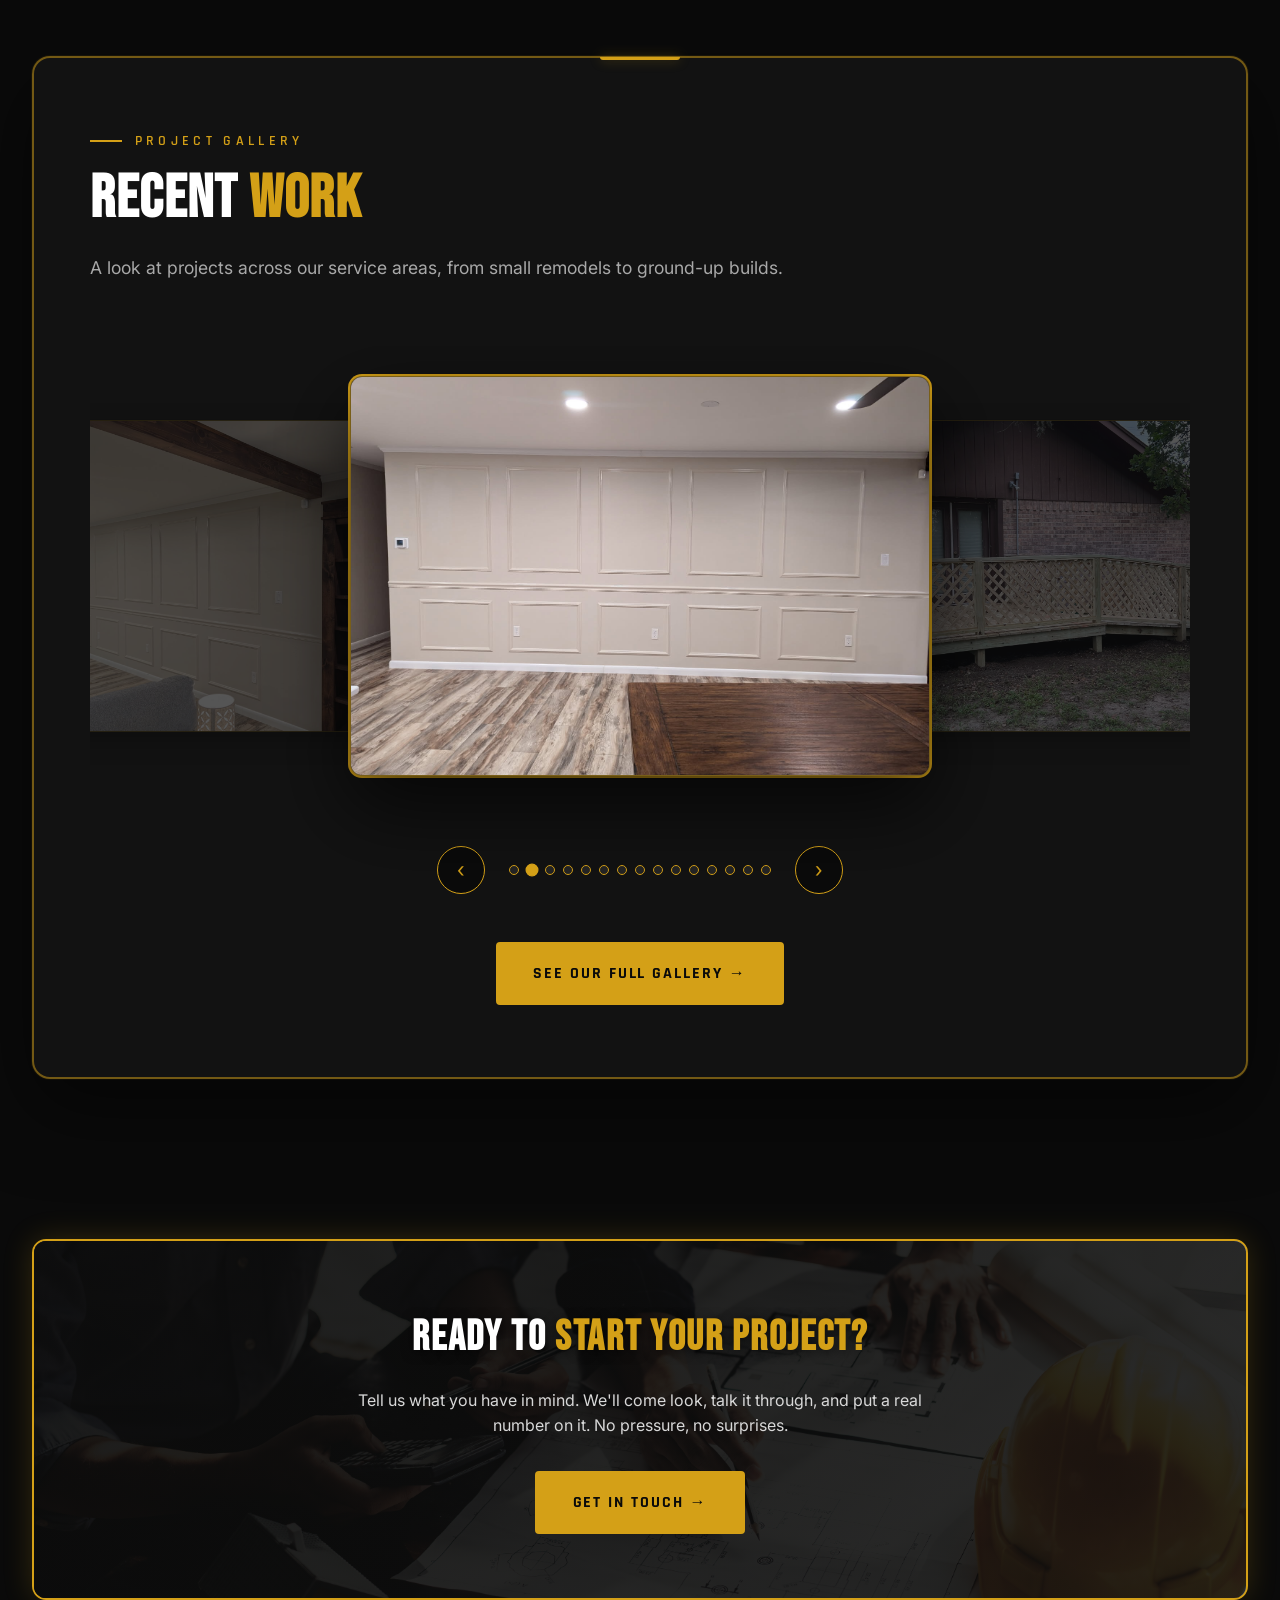
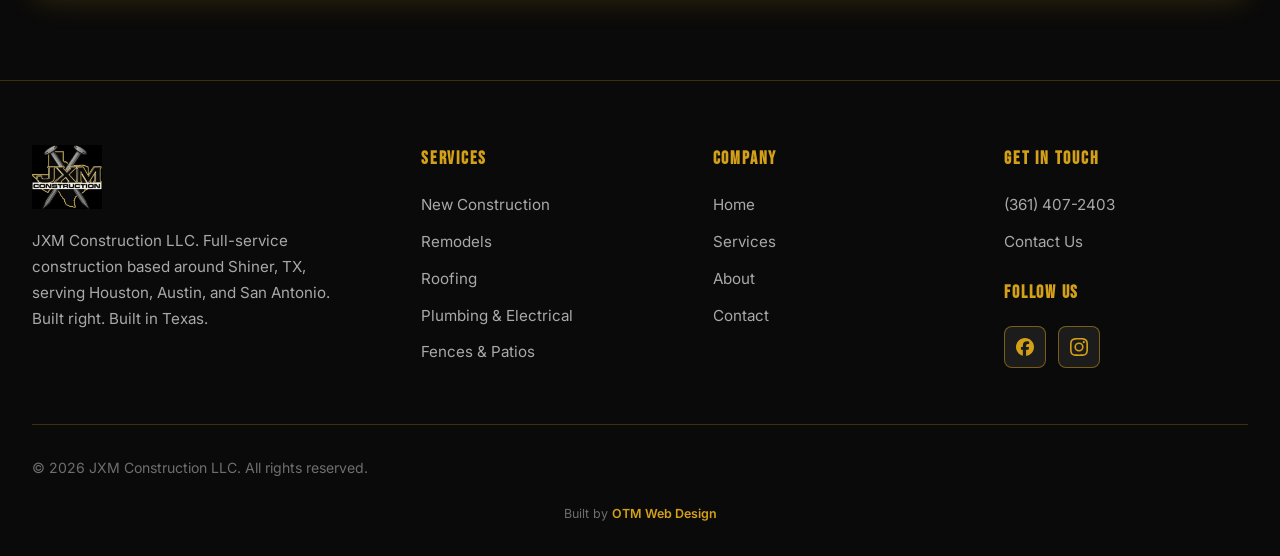
==== commit 01094e26: "added spanish button" ====
--- a/index.html
+++ b/index.html
@@ -19,10 +19,10 @@
       <img src="assets/logo.png" alt="JXM Construction LLC" />
     </a>
     <div class="nav-links" id="navLinks">
-      <a href="index.html" data-nav="home">Home</a>
-      <a href="services.html" data-nav="services">Services</a>
-      <a href="about.html" data-nav="about">About</a>
-      <a href="contact.html" data-nav="contact">Contact</a>
+      <a href="index.html" data-nav="home" data-en="Home" data-es="Inicio">Home</a>
+      <a href="services.html" data-nav="services" data-en="Services" data-es="Servicios">Services</a>
+      <a href="about.html" data-nav="about" data-en="About" data-es="Nosotros">About</a>
+      <a href="contact.html" data-nav="contact" data-en="Contact" data-es="Contacto">Contact</a>
     </div>
     <button class="menu-toggle" id="menuToggle">☰</button>
   </div>
@@ -32,25 +32,25 @@
 <header class="hero hero-home" id="top">
   <div class="hero-bg"></div>
   <div class="container hero-content">
-    <div class="hero-eyebrow">Shiner • Houston • Austin • San Antonio</div>
-    <h1>Built Right.<span>Built In Texas.</span></h1>
-    <p class="hero-sub">From new construction to remodels, roofing to fences. JXM Construction LLC delivers craftsmanship you can stand behind, on every job, in every corner of the Lone Star State.</p>
+    <div class="hero-eyebrow" data-en="Shiner • Houston • Austin • San Antonio" data-es="Shiner • Houston • Austin • San Antonio">Shiner • Houston • Austin • San Antonio</div>
+    <h1 data-en="Built Right.<span>Built In Texas.</span>" data-es="Bien Construido.<span>Hecho En Texas.</span>">Built Right.<span>Built In Texas.</span></h1>
+    <p class="hero-sub" data-en="From new construction to remodels, roofing to fences. JXM Construction LLC delivers craftsmanship you can stand behind, on every job, in every corner of the Lone Star State." data-es="Desde construcción nueva hasta remodelaciones, techos hasta cercas. JXM Construction LLC entrega trabajo de calidad que respalda con orgullo, en cada proyecto, en cada rincón del Estado de la Estrella Solitaria.">From new construction to remodels, roofing to fences. JXM Construction LLC delivers craftsmanship you can stand behind, on every job, in every corner of the Lone Star State.</p>
     <div class="hero-ctas">
-      <a href="contact.html" class="btn-primary">Get a Free Estimate →</a>
-      <a href="services.html" class="btn-secondary">See What We Do</a>
+      <a href="contact.html" class="btn-primary" data-en="Get a Free Estimate →" data-es="Obtenga Un Estimado Gratis →">Get a Free Estimate →</a>
+      <a href="services.html" class="btn-secondary" data-en="See What We Do" data-es="Vea Lo Que Hacemos">See What We Do</a>
     </div>
     <div class="hero-stats">
       <div>
         <div class="hero-stat-num">10+</div>
-        <div class="hero-stat-label">Years Experience</div>
+        <div class="hero-stat-label" data-en="Years Experience" data-es="Años De Experiencia">Years Experience</div>
       </div>
       <div>
         <div class="hero-stat-num">6</div>
-        <div class="hero-stat-label">Service Categories</div>
+        <div class="hero-stat-label" data-en="Service Categories" data-es="Categorías De Servicio">Service Categories</div>
       </div>
       <div>
         <div class="hero-stat-num">4</div>
-        <div class="hero-stat-label">Major Texas Markets</div>
+        <div class="hero-stat-label" data-en="Major Texas Markets" data-es="Mercados Principales De Texas">Major Texas Markets</div>
       </div>
     </div>
   </div>
@@ -59,22 +59,22 @@
 <!-- MARQUEE -->
 <div class="marquee">
   <div class="marquee-track">
-    <span class="marquee-item">Roofing</span>
-    <span class="marquee-item">Remodeling</span>
-    <span class="marquee-item">New Construction</span>
-    <span class="marquee-item">Painting</span>
-    <span class="marquee-item">Fences</span>
-    <span class="marquee-item">Patios</span>
-    <span class="marquee-item">Flooring</span>
-    <span class="marquee-item">Siding</span>
-    <span class="marquee-item">Roofing</span>
-    <span class="marquee-item">Remodeling</span>
-    <span class="marquee-item">New Construction</span>
-    <span class="marquee-item">Painting</span>
-    <span class="marquee-item">Fences</span>
-    <span class="marquee-item">Patios</span>
-    <span class="marquee-item">Flooring</span>
-    <span class="marquee-item">Siding</span>
+    <span class="marquee-item" data-en="Roofing" data-es="Techos">Roofing</span>
+    <span class="marquee-item" data-en="Remodeling" data-es="Remodelación">Remodeling</span>
+    <span class="marquee-item" data-en="New Construction" data-es="Construcción Nueva">New Construction</span>
+    <span class="marquee-item" data-en="Painting" data-es="Pintura">Painting</span>
+    <span class="marquee-item" data-en="Fences" data-es="Cercas">Fences</span>
+    <span class="marquee-item" data-en="Patios" data-es="Patios">Patios</span>
+    <span class="marquee-item" data-en="Flooring" data-es="Pisos">Flooring</span>
+    <span class="marquee-item" data-en="Siding" data-es="Revestimiento">Siding</span>
+    <span class="marquee-item" data-en="Roofing" data-es="Techos">Roofing</span>
+    <span class="marquee-item" data-en="Remodeling" data-es="Remodelación">Remodeling</span>
+    <span class="marquee-item" data-en="New Construction" data-es="Construcción Nueva">New Construction</span>
+    <span class="marquee-item" data-en="Painting" data-es="Pintura">Painting</span>
+    <span class="marquee-item" data-en="Fences" data-es="Cercas">Fences</span>
+    <span class="marquee-item" data-en="Patios" data-es="Patios">Patios</span>
+    <span class="marquee-item" data-en="Flooring" data-es="Pisos">Flooring</span>
+    <span class="marquee-item" data-en="Siding" data-es="Revestimiento">Siding</span>
   </div>
 </div>
 
@@ -84,19 +84,19 @@
     <div class="panel-inner">
       <div class="about-grid">
         <div class="about-text">
-          <div class="section-eyebrow">About JXM</div>
-          <h2>A Texas Crew.<br><span>A Texas Standard.</span></h2>
-          <p>JXM Construction LLC was founded in 2025 by Jordan Mesa, but the experience behind it goes back a whole lot further. Jordan grew up on construction sites watching his dad run a construction business, learning the trade hands-on from the time he was old enough to swing a hammer. Over a decade later, JXM brings that foundation to every project.</p>
-          <p>Based around Shiner, Texas, we proudly extend our work into the Houston, Austin, and San Antonio areas. Everything from framing to finish work is handled by our in-house crew, with only concrete and masonry subbed to trusted specialists. The result is tighter schedules, cleaner communication, and one team accountable for every part of the build.</p>
+          <div class="section-eyebrow" data-en="About JXM" data-es="Sobre JXM">About JXM</div>
+          <h2 data-en="A Texas Crew.<br><span>A Texas Standard.</span>" data-es="Un Equipo Tejano.<br><span>Un Estándar Tejano.</span>">A Texas Crew.<br><span>A Texas Standard.</span></h2>
+          <p data-en="JXM Construction LLC was founded in 2025 by Jordan Mesa, but the experience behind it goes back a whole lot further. Jordan grew up on construction sites watching his dad run a construction business, learning the trade hands-on from the time he was old enough to swing a hammer. Over a decade later, JXM brings that foundation to every project." data-es="JXM Construction LLC fue fundada en 2025 por Jordan Mesa, pero la experiencia detrás de ella se remonta mucho más atrás. Jordan creció en obras de construcción viendo a su papá manejar un negocio de construcción, aprendiendo el oficio de manera práctica desde que tenía la edad suficiente para usar un martillo. Más de una década después, JXM trae esa base a cada proyecto.">JXM Construction LLC was founded in 2025 by Jordan Mesa, but the experience behind it goes back a whole lot further. Jordan grew up on construction sites watching his dad run a construction business, learning the trade hands-on from the time he was old enough to swing a hammer. Over a decade later, JXM brings that foundation to every project.</p>
+          <p data-en="Based around Shiner, Texas, we proudly extend our work into the Houston, Austin, and San Antonio areas. Everything from framing to finish work is handled by our in-house crew, with only concrete and masonry subbed to trusted specialists. The result is tighter schedules, cleaner communication, and one team accountable for every part of the build." data-es="Con base en Shiner, Texas, extendemos con orgullo nuestro trabajo a las áreas de Houston, Austin y San Antonio. Desde el enmarcado hasta los acabados, todo lo maneja nuestro equipo propio, subcontratando únicamente concreto y mampostería a especialistas de confianza. El resultado son tiempos más ajustados, comunicación más clara, y un solo equipo responsable de cada parte del proyecto.">Based around Shiner, Texas, we proudly extend our work into the Houston, Austin, and San Antonio areas. Everything from framing to finish work is handled by our in-house crew, with only concrete and masonry subbed to trusted specialists. The result is tighter schedules, cleaner communication, and one team accountable for every part of the build.</p>
           <div style="margin-top: 2.5rem;">
-            <a href="about.html" class="btn-primary">Read The Full Story →</a>
+            <a href="about.html" class="btn-primary" data-en="Read The Full Story →" data-es="Lea La Historia Completa →">Read The Full Story →</a>
           </div>
         </div>
         <div class="about-portrait">
           <img src="assets/jordan.jpg" alt="Jordan Mesa, owner of JXM Construction" />
           <div class="about-portrait-caption">
             <div class="about-portrait-name">Jordan Mesa</div>
-            <div class="about-portrait-title">Owner &amp; CEO</div>
+            <div class="about-portrait-title" data-en="Owner &amp; CEO" data-es="Propietario y Director">Owner &amp; CEO</div>
           </div>
         </div>
       </div>
@@ -108,50 +108,50 @@
 <section class="panel" id="services-preview">
   <div class="container">
     <div class="panel-inner">
-      <div class="section-eyebrow">What We Do</div>
-      <h2>Full-Service <span>Construction</span></h2>
-      <p class="section-lead">Six core areas of expertise, one phone call. From frame-up to final coat, we're your single point of contact.</p>
+      <div class="section-eyebrow" data-en="What We Do" data-es="Lo Que Hacemos">What We Do</div>
+      <h2 data-en="Full-Service <span>Construction</span>" data-es="Construcción <span>De Servicio Completo</span>">Full-Service <span>Construction</span></h2>
+      <p class="section-lead" data-en="Six core areas of expertise, one phone call. From frame-up to final coat, we're your single point of contact." data-es="Seis áreas principales de experiencia, una sola llamada. Desde el enmarcado hasta la última capa de pintura, somos su único punto de contacto.">Six core areas of expertise, one phone call. From frame-up to final coat, we're your single point of contact.</p>
       <div class="services-grid three-col">
 
         <div class="service-card">
           <div class="service-icon-wrap">⌂</div>
-          <div class="service-name">New Construction</div>
-          <p class="service-desc">Ground-up builds and home additions, managed start to finish. From the first stake in the ground to the final inspection, we handle framing, structural work, and permit coordination. One crew, one timeline, no subcontractor shuffle.</p>
+          <div class="service-name" data-en="New Construction" data-es="Construcción Nueva">New Construction</div>
+          <p class="service-desc" data-en="Ground-up builds and home additions, managed start to finish. From the first stake in the ground to the final inspection, we handle framing, structural work, and permit coordination. One crew, one timeline, no subcontractor shuffle." data-es="Construcciones desde cero y ampliaciones de hogar, administradas de principio a fin. Desde la primera estaca en el suelo hasta la inspección final, manejamos el enmarcado, el trabajo estructural y la coordinación de permisos. Un solo equipo, un solo cronograma, sin malabares de subcontratistas.">Ground-up builds and home additions, managed start to finish. From the first stake in the ground to the final inspection, we handle framing, structural work, and permit coordination. One crew, one timeline, no subcontractor shuffle.</p>
         </div>
 
         <div class="service-card">
           <div class="service-icon-wrap">✦</div>
-          <div class="service-name">Remodels</div>
-          <p class="service-desc">Kitchens, bathrooms, and whole-home renovations done right. We handle layout reconfiguration, cabinets, countertops, and every detail in between. Tired spaces brought back to life with materials and craftsmanship built to last.</p>
+          <div class="service-name" data-en="Remodels" data-es="Remodelaciones">Remodels</div>
+          <p class="service-desc" data-en="Kitchens, bathrooms, and whole-home renovations done right. We handle layout reconfiguration, cabinets, countertops, and every detail in between. Tired spaces brought back to life with materials and craftsmanship built to last." data-es="Cocinas, baños y renovaciones completas de hogar, hechas bien. Manejamos reconfiguración de espacios, gabinetes, encimeras y cada detalle intermedio. Espacios cansados traídos de vuelta a la vida con materiales y trabajo hechos para durar.">Kitchens, bathrooms, and whole-home renovations done right. We handle layout reconfiguration, cabinets, countertops, and every detail in between. Tired spaces brought back to life with materials and craftsmanship built to last.</p>
         </div>
 
         <div class="service-card">
           <div class="service-icon-wrap">▤</div>
-          <div class="service-name">Interior Finish</div>
-          <p class="service-desc">The details that decide whether a space feels finished or feels cheap. Drywall installation, tape and mud, texture, interior and exterior paint, tile, and hardwood flooring. All done clean, all done tight.</p>
+          <div class="service-name" data-en="Interior Finish" data-es="Acabados Interiores">Interior Finish</div>
+          <p class="service-desc" data-en="The details that decide whether a space feels finished or feels cheap. Drywall installation, tape and mud, texture, interior and exterior paint, tile, and hardwood flooring. All done clean, all done tight." data-es="Los detalles que deciden si un espacio se siente terminado o se siente barato. Instalación de tablaroca, cinta y compuesto, textura, pintura interior y exterior, azulejo y pisos de madera. Todo hecho limpio, todo hecho con precisión.">The details that decide whether a space feels finished or feels cheap. Drywall installation, tape and mud, texture, interior and exterior paint, tile, and hardwood flooring. All done clean, all done tight.</p>
         </div>
 
         <div class="service-card">
           <div class="service-icon-wrap">◈</div>
-          <div class="service-name">Plumbing &amp; Electrical</div>
-          <p class="service-desc">In-house rough-in and finish work for remodels and new builds. No waiting on outside trades, no coordination headaches, no surprise delays mid-project. Wiring, fixtures, plumbing systems, all handled by the same crew on your job.</p>
+          <div class="service-name" data-en="Plumbing &amp; Electrical" data-es="Plomería y Electricidad">Plumbing &amp; Electrical</div>
+          <p class="service-desc" data-en="In-house rough-in and finish work for remodels and new builds. No waiting on outside trades, no coordination headaches, no surprise delays mid-project. Wiring, fixtures, plumbing systems, all handled by the same crew on your job." data-es="Trabajo de instalación inicial y acabados internamente para remodelaciones y construcciones nuevas. Sin esperar a otros oficios, sin dolores de cabeza de coordinación, sin retrasos sorpresa a mitad del proyecto. Cableado, accesorios, sistemas de plomería, todo manejado por el mismo equipo en su trabajo.">In-house rough-in and finish work for remodels and new builds. No waiting on outside trades, no coordination headaches, no surprise delays mid-project. Wiring, fixtures, plumbing systems, all handled by the same crew on your job.</p>
         </div>
 
         <div class="service-card">
           <div class="service-icon-wrap">▥</div>
-          <div class="service-name">Doors, Windows &amp; Fences</div>
-          <p class="service-desc">Installation that seals tight and looks right. Interior and exterior doors, window replacement, and custom fence builds. Optional fence staining and finishing to bring the whole exterior together.</p>
+          <div class="service-name" data-en="Doors, Windows &amp; Fences" data-es="Puertas, Ventanas y Cercas">Doors, Windows &amp; Fences</div>
+          <p class="service-desc" data-en="Installation that seals tight and looks right. Interior and exterior doors, window replacement, and custom fence builds. Optional fence staining and finishing to bring the whole exterior together." data-es="Instalación que sella firme y se ve bien. Puertas interiores y exteriores, reemplazo de ventanas, y cercas hechas a medida. Tinte y acabado de cercas opcional para unir todo el exterior.">Installation that seals tight and looks right. Interior and exterior doors, window replacement, and custom fence builds. Optional fence staining and finishing to bring the whole exterior together.</p>
         </div>
 
         <div class="service-card">
           <div class="service-icon-wrap">⌂</div>
-          <div class="service-name">Roofing &amp; Outdoors</div>
-          <p class="service-desc">Built to handle everything Texas weather throws at it. Roof replacements and repairs, siding installation, patios, and outdoor structures. Weather-rated materials and finishes that hold up year after year.</p>
+          <div class="service-name" data-en="Roofing &amp; Outdoors" data-es="Techos y Exteriores">Roofing &amp; Outdoors</div>
+          <p class="service-desc" data-en="Built to handle everything Texas weather throws at it. Roof replacements and repairs, siding installation, patios, and outdoor structures. Weather-rated materials and finishes that hold up year after year." data-es="Construido para resistir todo lo que el clima de Texas le lanza. Reemplazos y reparaciones de techos, instalación de revestimiento, patios y estructuras al aire libre. Materiales y acabados resistentes al clima que aguantan año tras año.">Built to handle everything Texas weather throws at it. Roof replacements and repairs, siding installation, patios, and outdoor structures. Weather-rated materials and finishes that hold up year after year.</p>
         </div>
 
       </div>
       <div style="margin-top: 3rem; text-align: center;">
-        <a href="services.html" class="btn-primary">See All Services →</a>
+        <a href="services.html" class="btn-primary" data-en="See All Services →" data-es="Ver Todos Los Servicios →">See All Services →</a>
       </div>
     </div>
   </div>
@@ -161,23 +161,23 @@
 <section class="panel" id="work">
   <div class="container">
     <div class="panel-inner">
-      <div class="section-eyebrow">Before &amp; After</div>
-      <h2>Drag To See <span>The Difference</span></h2>
-      <p class="section-lead">Real projects, real transformations. Slide the handle to compare what we started with against what we delivered.</p>
+      <div class="section-eyebrow" data-en="Before &amp; After" data-es="Antes y Después">Before &amp; After</div>
+      <h2 data-en="Drag To See <span>The Difference</span>" data-es="Deslice Para Ver <span>La Diferencia</span>">Drag To See <span>The Difference</span></h2>
+      <p class="section-lead" data-en="Real projects, real transformations. Slide the handle to compare what we started with against what we delivered." data-es="Proyectos reales, transformaciones reales. Deslice el control para comparar con lo que empezamos contra lo que entregamos.">Real projects, real transformations. Slide the handle to compare what we started with against what we delivered.</p>
       <div class="ba-list">
 
         <div class="ba-card">
           <div class="ba-slider" data-slider>
             <img class="ba-img-before" src="assets/ba1-before.jpg" alt="Before remodel" />
             <img class="ba-img-after" src="assets/ba1-after.jpg" alt="After remodel" />
-            <div class="ba-label ba-label-before">BEFORE</div>
-            <div class="ba-label ba-label-after">AFTER</div>
+            <div class="ba-label ba-label-before" data-en="BEFORE" data-es="ANTES">BEFORE</div>
+            <div class="ba-label ba-label-after" data-en="AFTER" data-es="DESPUÉS">AFTER</div>
             <div class="ba-handle"><div class="ba-handle-btn">⇄</div></div>
           </div>
           <div class="ba-info">
-            <div class="ba-tag">Exterior Build</div>
-            <div class="ba-title">Front Porch Rebuild</div>
-            <div class="ba-desc">Tore out the worn-down covered porch and rebuilt it from the ground up. Fresh framing, new decking, clean railings, and a finish that gives the whole front of the home a new identity.</div>
+            <div class="ba-tag" data-en="Exterior Build" data-es="Construcción Exterior">Exterior Build</div>
+            <div class="ba-title" data-en="Front Porch Rebuild" data-es="Reconstrucción De Porche Frontal">Front Porch Rebuild</div>
+            <div class="ba-desc" data-en="Tore out the worn-down covered porch and rebuilt it from the ground up. Fresh framing, new decking, clean railings, and a finish that gives the whole front of the home a new identity." data-es="Demolimos el porche cubierto deteriorado y lo reconstruimos desde cero. Enmarcado nuevo, plataforma nueva, barandales limpios, y un acabado que le da al frente de la casa una nueva identidad.">Tore out the worn-down covered porch and rebuilt it from the ground up. Fresh framing, new decking, clean railings, and a finish that gives the whole front of the home a new identity.</div>
           </div>
         </div>
 
@@ -190,9 +190,9 @@
 <section class="panel" id="gallery">
   <div class="container">
     <div class="panel-inner">
-      <div class="section-eyebrow">Project Gallery</div>
-      <h2>Recent <span>Work</span></h2>
-      <p class="section-lead">A look at projects across our service areas, from small remodels to ground-up builds.</p>
+      <div class="section-eyebrow" data-en="Project Gallery" data-es="Galería De Proyectos">Project Gallery</div>
+      <h2 data-en="Recent <span>Work</span>" data-es="Trabajo <span>Reciente</span>">Recent <span>Work</span></h2>
+      <p class="section-lead" data-en="A look at projects across our service areas, from small remodels to ground-up builds." data-es="Un vistazo a los proyectos a través de nuestras áreas de servicio, desde pequeñas remodelaciones hasta construcciones desde cero.">A look at projects across our service areas, from small remodels to ground-up builds.</p>
 
       <div class="carousel-wrap">
         <div class="carousel-stage" data-carousel>
@@ -222,7 +222,7 @@
       </div>
 
       <div style="margin-top: 3rem; text-align: center;">
-        <a href="services.html#full-gallery" class="btn-primary">See Our Full Gallery →</a>
+        <a href="services.html#full-gallery" class="btn-primary" data-en="See Our Full Gallery →" data-es="Vea Nuestra Galería Completa →">See Our Full Gallery →</a>
       </div>
 
     </div>
@@ -233,9 +233,9 @@
 <section class="panel">
   <div class="container">
     <div class="cta-strip" style="margin-top: 0;">
-      <h3>Ready To <span style="color: var(--gold);">Start Your Project?</span></h3>
-      <p>Tell us what you have in mind. We'll come look, talk it through, and put a real number on it. No pressure, no surprises.</p>
-      <a href="contact.html" class="btn-primary">Get In Touch →</a>
+      <h3 data-en="Ready To <span style=&quot;color: var(--gold);&quot;>Start Your Project?</span>" data-es="¿Listo Para <span style=&quot;color: var(--gold);&quot;>Empezar Su Proyecto?</span>">Ready To <span style="color: var(--gold);">Start Your Project?</span></h3>
+      <p data-en="Tell us what you have in mind. We'll come look, talk it through, and put a real number on it. No pressure, no surprises." data-es="Cuéntenos lo que tiene en mente. Vamos a ver, hablamos del proyecto, y le damos un número real. Sin presión, sin sorpresas.">Tell us what you have in mind. We'll come look, talk it through, and put a real number on it. No pressure, no surprises.</p>
+      <a href="contact.html" class="btn-primary" data-en="Get In Touch →" data-es="Contáctenos →">Get In Touch →</a>
     </div>
   </div>
 </section>
@@ -246,34 +246,34 @@
     <div class="footer-grid">
       <div class="footer-brand">
         <img src="assets/logo.png" alt="JXM Construction LLC" />
-        <p>JXM Construction LLC. Full-service construction based around Shiner, TX, serving Houston, Austin, and San Antonio. Built right. Built in Texas.</p>
+        <p data-en="JXM Construction LLC. Full-service construction based around Shiner, TX, serving Houston, Austin, and San Antonio. Built right. Built in Texas." data-es="JXM Construction LLC. Construcción de servicio completo con base en Shiner, TX, sirviendo a Houston, Austin, y San Antonio. Bien construido. Hecho en Texas.">JXM Construction LLC. Full-service construction based around Shiner, TX, serving Houston, Austin, and San Antonio. Built right. Built in Texas.</p>
       </div>
       <div class="footer-col">
-        <h4>Services</h4>
+        <h4 data-en="Services" data-es="Servicios">Services</h4>
         <ul>
-          <li><a href="services.html">New Construction</a></li>
-          <li><a href="services.html">Remodels</a></li>
-          <li><a href="services.html">Roofing</a></li>
-          <li><a href="services.html">Plumbing &amp; Electrical</a></li>
-          <li><a href="services.html">Fences &amp; Patios</a></li>
+          <li><a href="services.html" data-en="New Construction" data-es="Construcción Nueva">New Construction</a></li>
+          <li><a href="services.html" data-en="Remodels" data-es="Remodelaciones">Remodels</a></li>
+          <li><a href="services.html" data-en="Roofing" data-es="Techos">Roofing</a></li>
+          <li><a href="services.html" data-en="Plumbing &amp; Electrical" data-es="Plomería y Electricidad">Plumbing &amp; Electrical</a></li>
+          <li><a href="services.html" data-en="Fences &amp; Patios" data-es="Cercas y Patios">Fences &amp; Patios</a></li>
         </ul>
       </div>
       <div class="footer-col">
-        <h4>Company</h4>
+        <h4 data-en="Company" data-es="Compañía">Company</h4>
         <ul>
-          <li><a href="index.html">Home</a></li>
-          <li><a href="services.html">Services</a></li>
-          <li><a href="about.html">About</a></li>
-          <li><a href="contact.html">Contact</a></li>
+          <li><a href="index.html" data-en="Home" data-es="Inicio">Home</a></li>
+          <li><a href="services.html" data-en="Services" data-es="Servicios">Services</a></li>
+          <li><a href="about.html" data-en="About" data-es="Nosotros">About</a></li>
+          <li><a href="contact.html" data-en="Contact" data-es="Contacto">Contact</a></li>
         </ul>
       </div>
       <div class="footer-col">
-        <h4>Get In Touch</h4>
+        <h4 data-en="Get In Touch" data-es="Contáctenos">Get In Touch</h4>
         <ul>
           <li><a href="tel:3614072403">(361) 407-2403</a></li>
-          <li><a href="contact.html">Contact Us</a></li>
+          <li><a href="contact.html" data-en="Contact Us" data-es="Contáctenos">Contact Us</a></li>
         </ul>
-        <h4 style="margin-top: 1.5rem;">Follow Us</h4>
+        <h4 style="margin-top: 1.5rem;" data-en="Follow Us" data-es="Síganos">Follow Us</h4>
         <div class="footer-social">
           <a href="https://www.facebook.com/profile.php?id=61584589681228" target="_blank" rel="noopener" aria-label="Facebook">
             <svg viewBox="0 0 24 24" xmlns="http://www.w3.org/2000/svg"><path d="M9.101 23.691v-7.98H6.627v-3.667h2.474v-1.58c0-4.085 1.848-5.978 5.858-5.978.401 0 .955.042 1.468.103a8.68 8.68 0 0 1 1.141.195v3.325a8.623 8.623 0 0 0-.653-.036 26.805 26.805 0 0 0-.733-.009c-.707 0-1.259.096-1.675.309a1.686 1.686 0 0 0-.679.622c-.258.42-.374.995-.374 1.752v1.297h3.919l-.386 2.103-.287 1.564h-3.246v8.245C19.396 23.238 24 18.179 24 12.044c0-6.627-5.373-12-12-12s-12 5.373-12 12c0 5.628 3.874 10.35 9.101 11.647Z"/></svg>
@@ -285,11 +285,17 @@
       </div>
     </div>
     <div class="footer-bottom">
-      <div>© <span id="year"></span> JXM Construction LLC. All rights reserved.</div>
-      <div class="footer-credit">Built by <a href="https://otm-designs.com" target="_blank" rel="noopener">OTM Web Design</a></div>
+      <div data-en="© <span id=&quot;year&quot;></span> JXM Construction LLC. All rights reserved." data-es="© <span id=&quot;year&quot;></span> JXM Construction LLC. Todos los derechos reservados.">© <span id="year"></span> JXM Construction LLC. All rights reserved.</div>
+      <div class="footer-credit" data-en="Built by <a href=&quot;https://otm-designs.com&quot; target=&quot;_blank&quot; rel=&quot;noopener&quot;>OTM Web Design</a>" data-es="Hecho por <a href=&quot;https://otm-designs.com&quot; target=&quot;_blank&quot; rel=&quot;noopener&quot;>OTM Web Design</a>">Built by <a href="https://otm-designs.com" target="_blank" rel="noopener">OTM Web Design</a></div>
     </div>
   </div>
 </footer>
+
+<!-- LANGUAGE TOGGLE -->
+<button id="langToggle" class="lang-toggle" aria-label="Toggle language">
+  <span class="lang-toggle-icon">🌐</span>
+  <span class="lang-toggle-label">¿Habla Español?</span>
+</button>
 
 <script src="script.js"></script>
 </body>
--- a/styles.css
+++ b/styles.css
@@ -1334,6 +1334,47 @@
 }
 .footer-credit a:hover {
   color: var(--gold-bright);
+}
+
+/* Sticky Spanish/English toggle button */
+.lang-toggle {
+  position: fixed;
+  bottom: 1.5rem;
+  right: 1.5rem;
+  z-index: 200;
+  background: var(--black);
+  color: var(--gold);
+  border: 2px solid var(--gold);
+  border-radius: 50px;
+  padding: 0.85rem 1.3rem;
+  font-family: var(--industrial);
+  font-weight: 700;
+  font-size: 0.9rem;
+  letter-spacing: 0.08em;
+  text-transform: uppercase;
+  cursor: pointer;
+  box-shadow: 0 4px 20px rgba(0,0,0,0.5), 0 0 20px rgba(212,160,23,0.25);
+  transition: all 0.2s ease;
+  display: inline-flex;
+  align-items: center;
+  gap: 0.5rem;
+}
+.lang-toggle:hover {
+  background: var(--gold);
+  color: var(--black);
+  transform: translateY(-2px);
+  box-shadow: 0 6px 24px rgba(212,160,23,0.4);
+}
+.lang-toggle-icon {
+  font-size: 1rem;
+}
+@media (max-width: 580px) {
+  .lang-toggle {
+    bottom: 1rem;
+    right: 1rem;
+    padding: 0.7rem 1.1rem;
+    font-size: 0.82rem;
+  }
 }
 
 /* ============ RESPONSIVE ============ */
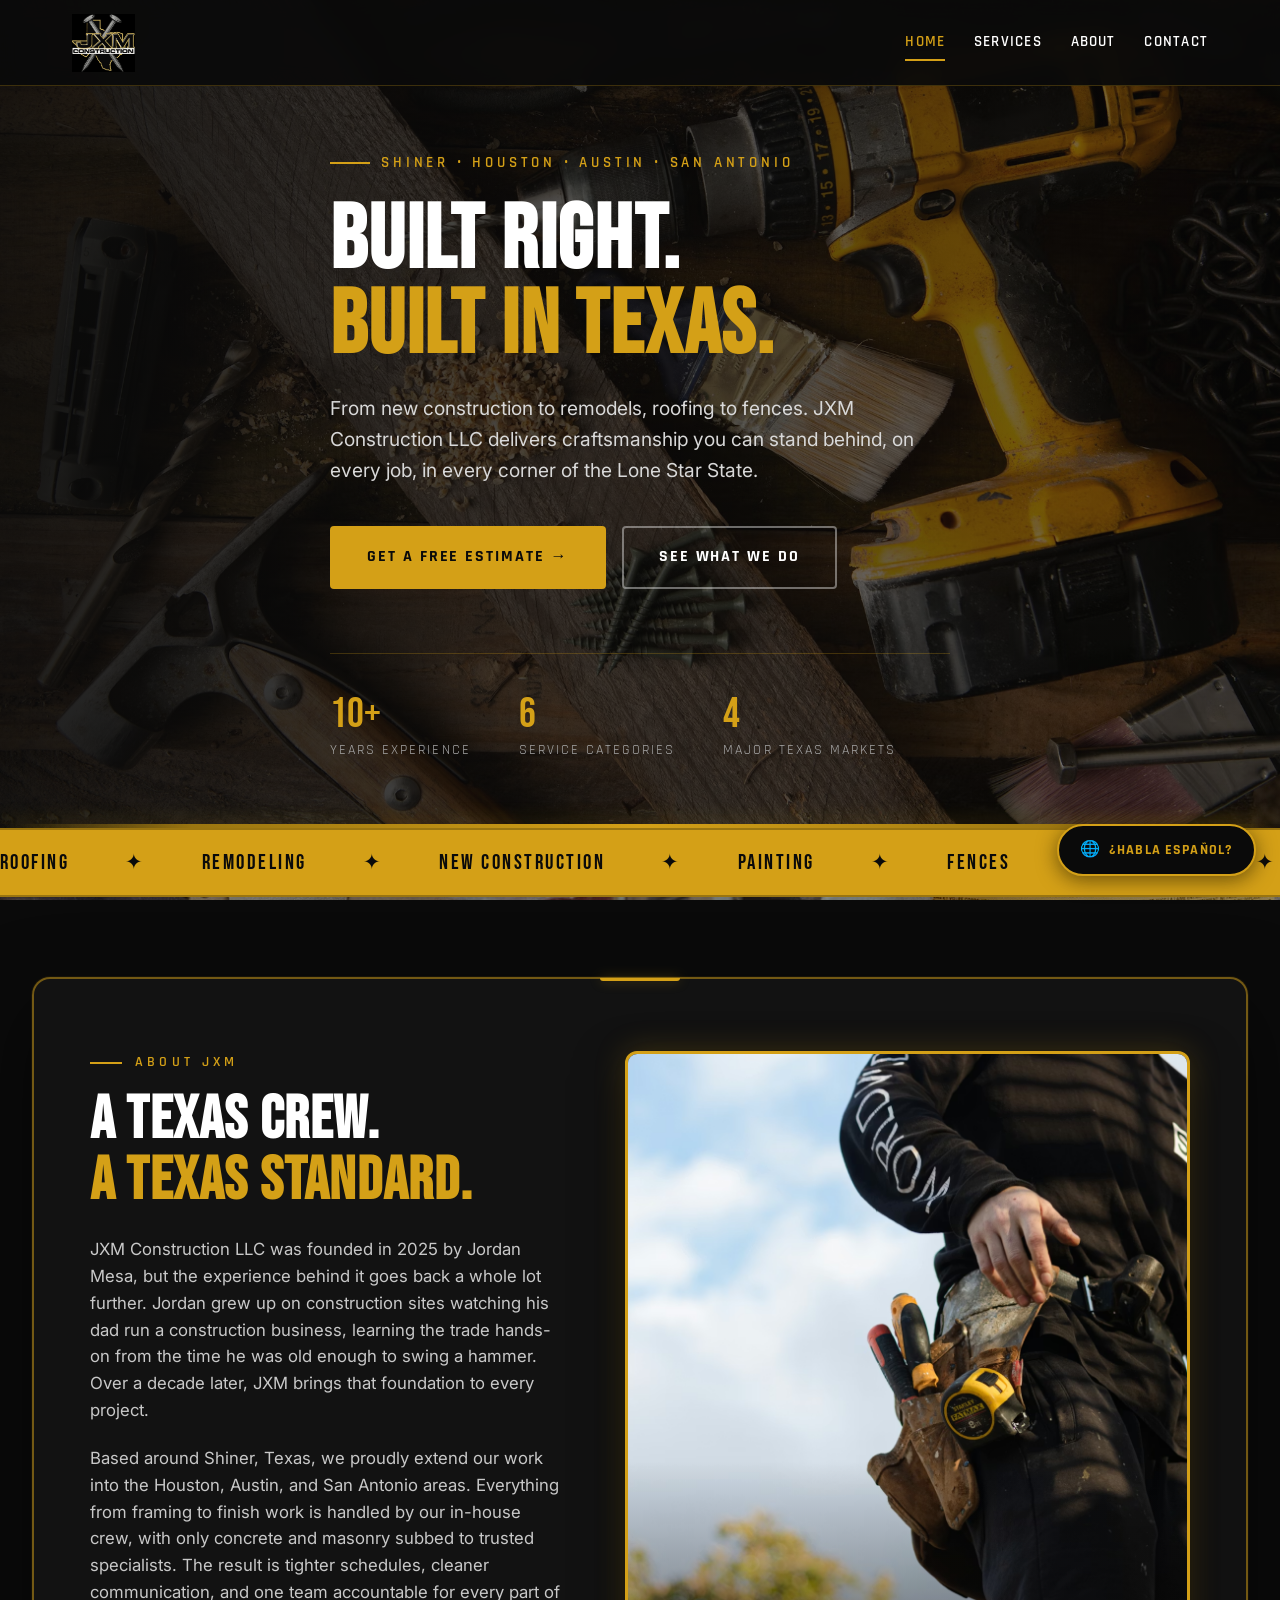
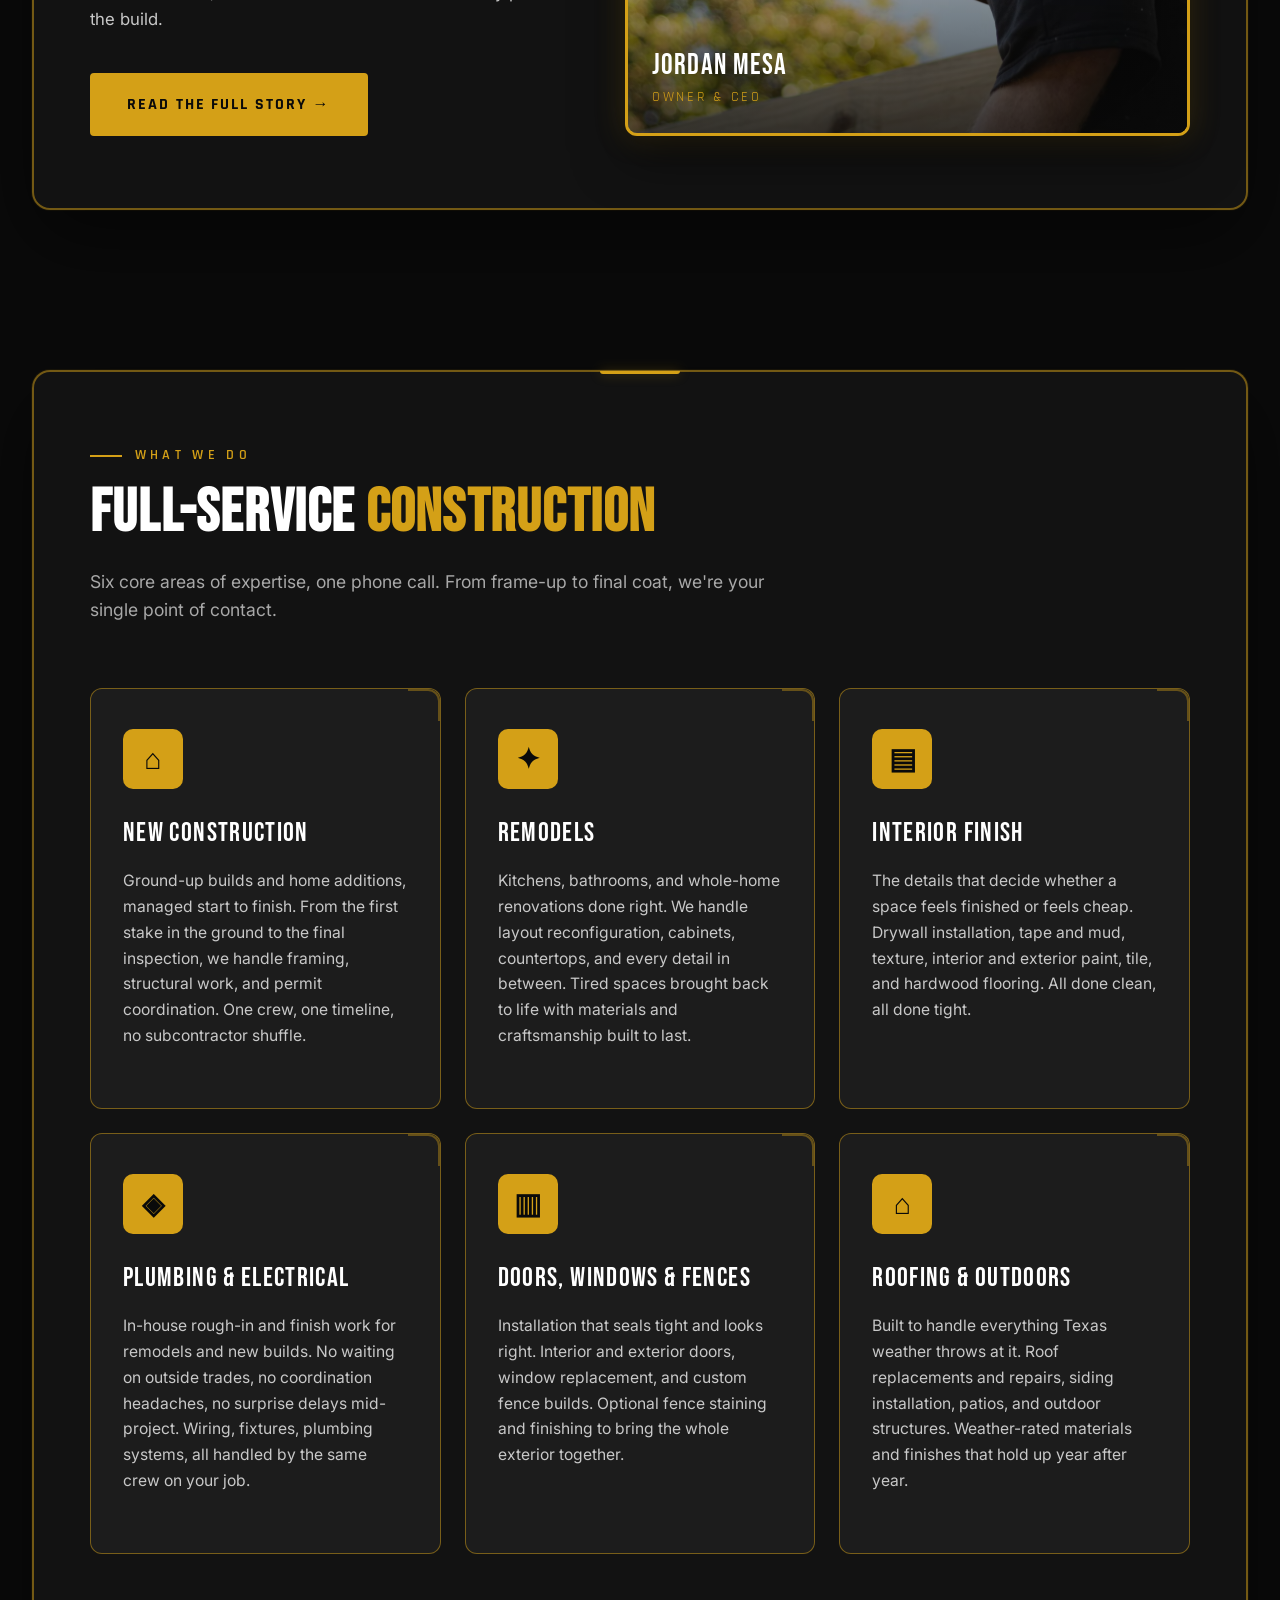
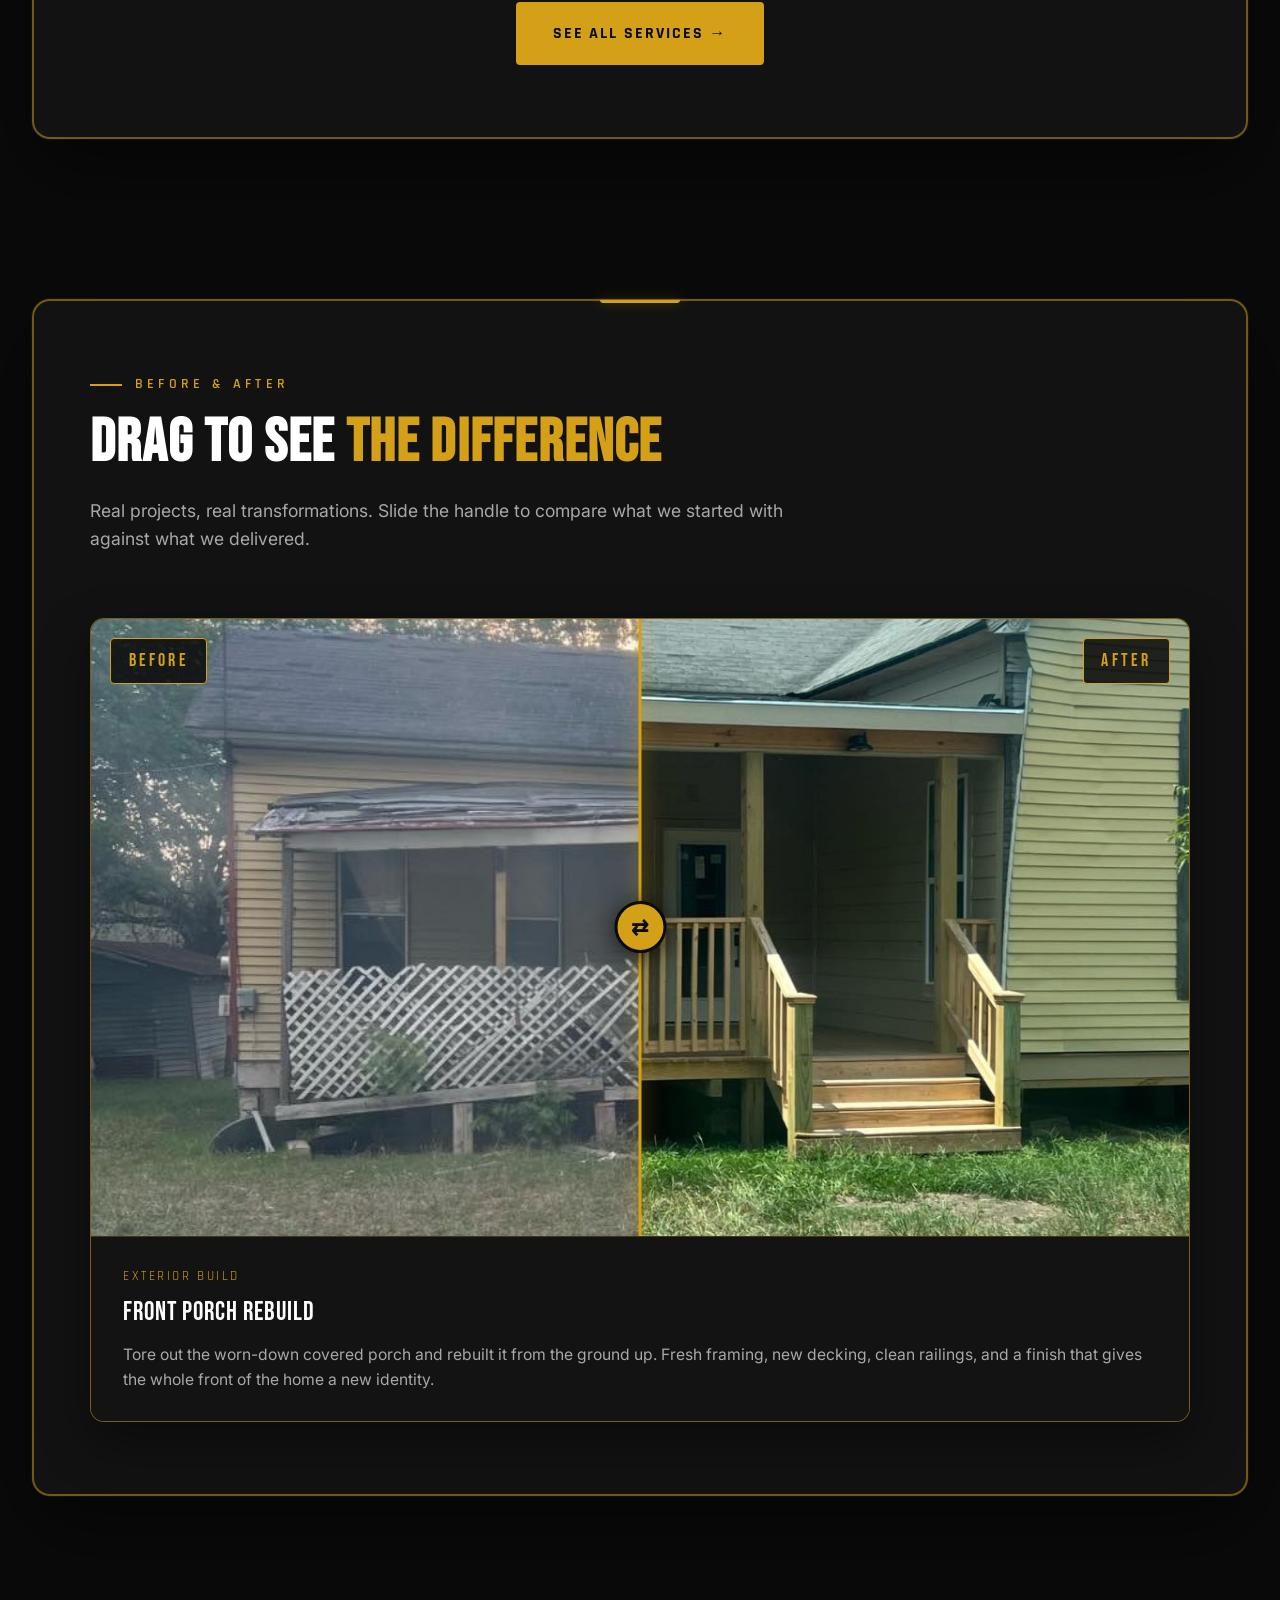
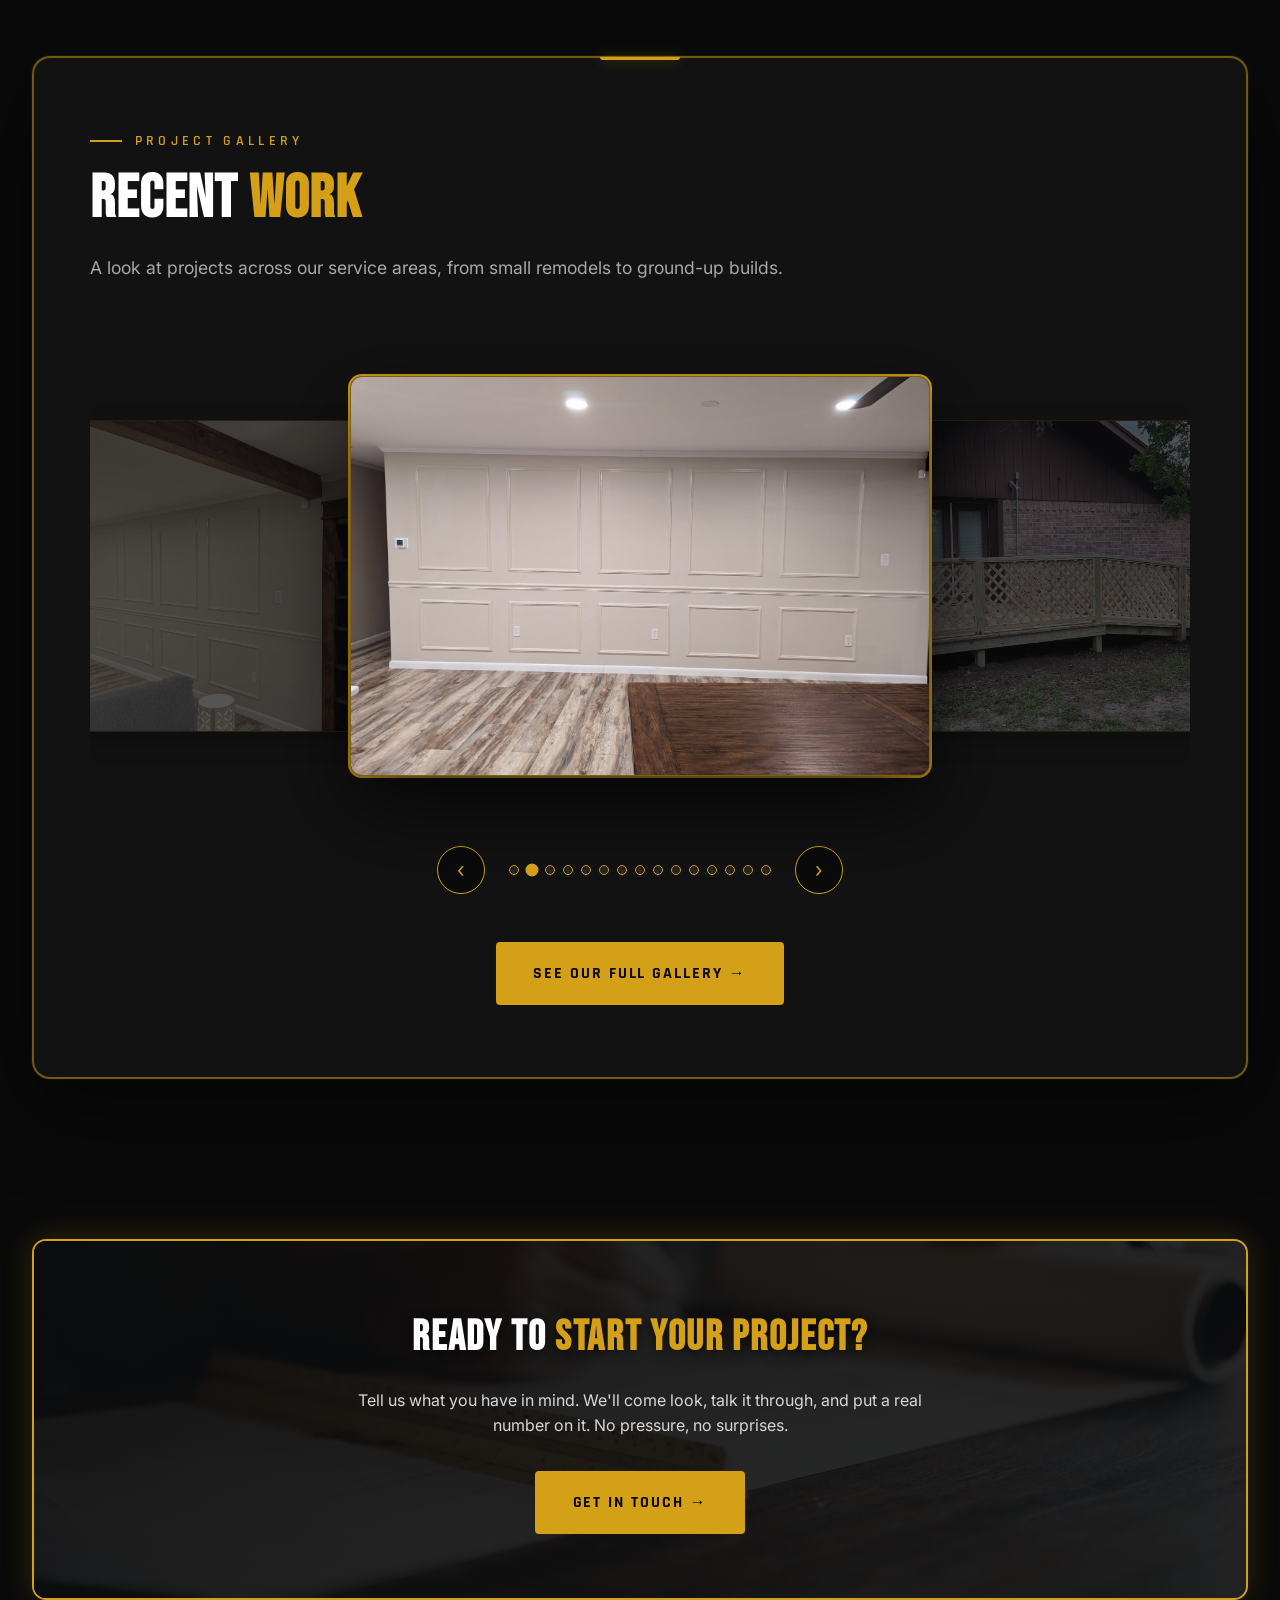
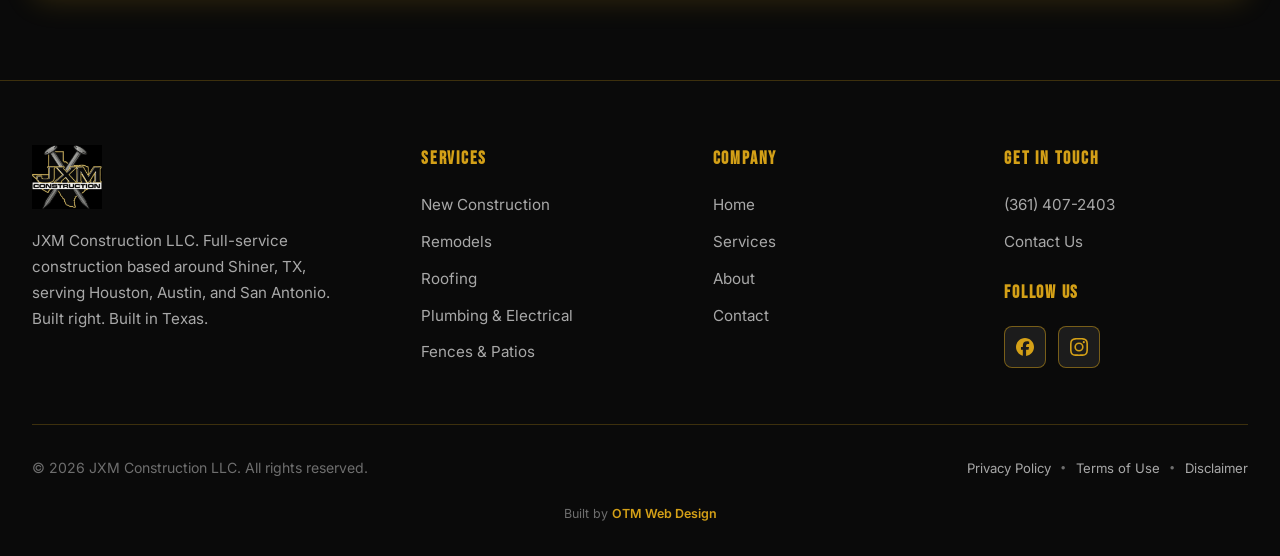
==== commit 762f214d: "updated photos and added legal" ====
--- a/index.html
+++ b/index.html
@@ -3,8 +3,71 @@
 <head>
 <meta charset="UTF-8" />
 <meta name="viewport" content="width=device-width, initial-scale=1.0" />
+<meta name="google-site-verification" content="K_u0T0JJU3YBwpaUmnCVvu1Y8dJiCOM-A6A1sxHCPrQ" />
+<!-- FAVICON / SITE ICON -->
+<link rel="icon" href="/assets/favicon.ico" sizes="any">
+<link rel="icon" type="image/png" sizes="96x96" href="/assets/favicon-96x96.png">
+<link rel="apple-touch-icon" sizes="180x180" href="/assets/apple-touch-icon.png">
+<link rel="manifest" href="/site.webmanifest">
+<meta name="theme-color" content="#d4a017">
 <title>JXM Construction LLC | Roofing, Remodeling &amp; New Construction | Shiner, TX</title>
-<meta name="description" content="JXM Construction LLC. Based in Shiner, TX, serving Houston, Austin, and San Antonio. Full-service construction, remodeling, roofing, and more. Built right. Built in Texas." />
+<meta name="description" content="JXM Construction LLC. Full-service construction in Shiner, TX, serving Houston, Austin, and San Antonio. New construction, remodels, roofing, plumbing, electrical, fences, and more. Built right. Built in Texas." />
+<meta property="og:title" content="JXM Construction LLC | Shiner, TX" />
+<meta property="og:description" content="Full-service construction serving Shiner, Houston, Austin, and San Antonio. New construction, remodels, roofing, and more." />
+<meta property="og:type" content="website" />
+<meta property="og:url" content="https://jxmconstructionllc.com/" />
+<meta property="og:image" content="https://jxmconstructionllc.com/assets/logo.png" />
+<link rel="canonical" href="https://jxmconstructionllc.com/" />
+<script type="application/ld+json">
+{
+  "@context": "https://schema.org",
+  "@type": "GeneralContractor",
+  "name": "JXM Construction LLC",
+  "image": "https://jxmconstructionllc.com/assets/logo.png",
+  "url": "https://jxmconstructionllc.com/",
+  "telephone": "+1-361-407-2403",
+  "priceRange": "$$",
+  "address": {
+    "@type": "PostalAddress",
+    "addressLocality": "Shiner",
+    "addressRegion": "TX",
+    "addressCountry": "US"
+  },
+  "areaServed": [
+    { "@type": "City", "name": "Shiner" },
+    { "@type": "City", "name": "Houston" },
+    { "@type": "City", "name": "Austin" },
+    { "@type": "City", "name": "San Antonio" }
+  ],
+  "founder": {
+    "@type": "Person",
+    "name": "Jordan Mesa",
+    "jobTitle": "Owner & CEO"
+  },
+  "foundingDate": "2025",
+  "description": "Full-service construction company based in Shiner, TX. New construction, remodels, roofing, plumbing, electrical, fences, and outdoor structures across South and Central Texas.",
+  "sameAs": [
+    "https://www.facebook.com/profile.php?id=61584589681228",
+    "https://www.instagram.com/jxm_construction_"
+  ],
+  "knowsAbout": [
+    "New Construction",
+    "Home Remodeling",
+    "Roofing",
+    "Plumbing",
+    "Electrical Work",
+    "Interior Finish",
+    "Drywall",
+    "Painting",
+    "Flooring",
+    "Tile Installation",
+    "Doors and Windows",
+    "Fences",
+    "Siding",
+    "Patios"
+  ]
+}
+</script>
 <link rel="preconnect" href="https://fonts.googleapis.com">
 <link rel="preconnect" href="https://fonts.gstatic.com" crossorigin>
 <link href="https://fonts.googleapis.com/css2?family=Bebas+Neue&family=Rajdhani:wght@400;500;600;700&family=Inter:wght@400;500;600;700&display=swap" rel="stylesheet">
@@ -286,6 +349,13 @@
     </div>
     <div class="footer-bottom">
       <div data-en="© <span id=&quot;year&quot;></span> JXM Construction LLC. All rights reserved." data-es="© <span id=&quot;year&quot;></span> JXM Construction LLC. Todos los derechos reservados.">© <span id="year"></span> JXM Construction LLC. All rights reserved.</div>
+      <div class="footer-legal-links">
+        <a href="privacy.html" data-en="Privacy Policy" data-es="Política de Privacidad">Privacy Policy</a>
+        <span class="footer-legal-sep">•</span>
+        <a href="terms.html" data-en="Terms of Use" data-es="Términos de Uso">Terms of Use</a>
+        <span class="footer-legal-sep">•</span>
+        <a href="disclaimer.html" data-en="Disclaimer" data-es="Aviso Legal">Disclaimer</a>
+      </div>
       <div class="footer-credit" data-en="Built by <a href=&quot;https://otm-designs.com&quot; target=&quot;_blank&quot; rel=&quot;noopener&quot;>OTM Web Design</a>" data-es="Hecho por <a href=&quot;https://otm-designs.com&quot; target=&quot;_blank&quot; rel=&quot;noopener&quot;>OTM Web Design</a>">Built by <a href="https://otm-designs.com" target="_blank" rel="noopener">OTM Web Design</a></div>
     </div>
   </div>
--- a/styles.css
+++ b/styles.css
@@ -1290,6 +1290,32 @@
 }
 .footer-bottom a { color: var(--gold); }
 
+/* Footer legal links row */
+.footer-legal-links {
+  display: flex;
+  align-items: center;
+  gap: 0.6rem;
+  flex-wrap: wrap;
+  font-size: 0.82rem;
+}
+.footer-legal-links a {
+  color: var(--gray);
+  transition: color 0.2s;
+}
+.footer-legal-links a:hover {
+  color: var(--gold);
+}
+.footer-legal-sep {
+  color: var(--gray-2);
+  font-size: 0.7rem;
+}
+@media (max-width: 580px) {
+  .footer-legal-links {
+    font-size: 0.78rem;
+    gap: 0.4rem;
+  }
+}
+
 /* Footer social icon buttons */
 .footer-social {
   display: flex;
@@ -1334,6 +1360,98 @@
 }
 .footer-credit a:hover {
   color: var(--gold-bright);
+}
+
+/* ============ LEGAL PAGES ============ */
+.legal-content {
+  max-width: 820px;
+  margin: 0 auto;
+}
+.legal-meta {
+  display: flex;
+  gap: 1.5rem;
+  flex-wrap: wrap;
+  margin-bottom: 3rem;
+  padding-bottom: 1.5rem;
+  border-bottom: 1px solid var(--border);
+  font-family: var(--industrial);
+  font-size: 0.85rem;
+  letter-spacing: 0.12em;
+  text-transform: uppercase;
+  color: var(--gray-2);
+}
+.legal-meta span strong {
+  color: var(--gold);
+  font-weight: 600;
+}
+.legal-content h3 {
+  font-family: var(--display);
+  color: var(--gold);
+  font-size: 1.5rem;
+  letter-spacing: 0.04em;
+  text-transform: uppercase;
+  margin-top: 2.5rem;
+  margin-bottom: 1rem;
+}
+.legal-content h3:first-of-type {
+  margin-top: 0;
+}
+.legal-content p {
+  color: #d8d8d8;
+  font-size: 1rem;
+  line-height: 1.75;
+  margin-bottom: 1.2rem;
+}
+.legal-content ul {
+  list-style: none;
+  margin-bottom: 1.5rem;
+  padding-left: 0;
+}
+.legal-content ul li {
+  color: #d8d8d8;
+  font-size: 1rem;
+  line-height: 1.7;
+  padding: 0.4rem 0 0.4rem 1.8rem;
+  position: relative;
+}
+.legal-content ul li::before {
+  content: '+';
+  position: absolute;
+  left: 0;
+  color: var(--gold);
+  font-weight: 700;
+  font-size: 1.2rem;
+  top: 0.3rem;
+}
+.legal-content strong {
+  color: var(--white);
+  font-weight: 600;
+}
+.legal-content a {
+  color: var(--gold);
+  text-decoration: underline;
+  transition: color 0.2s;
+}
+.legal-content a:hover {
+  color: var(--gold-bright);
+}
+.legal-contact-block {
+  margin-top: 3rem;
+  padding: 2rem;
+  background: var(--dark-2);
+  border: 1px solid var(--border-strong);
+  border-radius: 12px;
+}
+.legal-contact-block h4 {
+  font-family: var(--display);
+  color: var(--gold);
+  font-size: 1.2rem;
+  letter-spacing: 0.06em;
+  text-transform: uppercase;
+  margin-bottom: 1rem;
+}
+.legal-contact-block p {
+  margin-bottom: 0.5rem;
 }
 
 /* Sticky Spanish/English toggle button */
